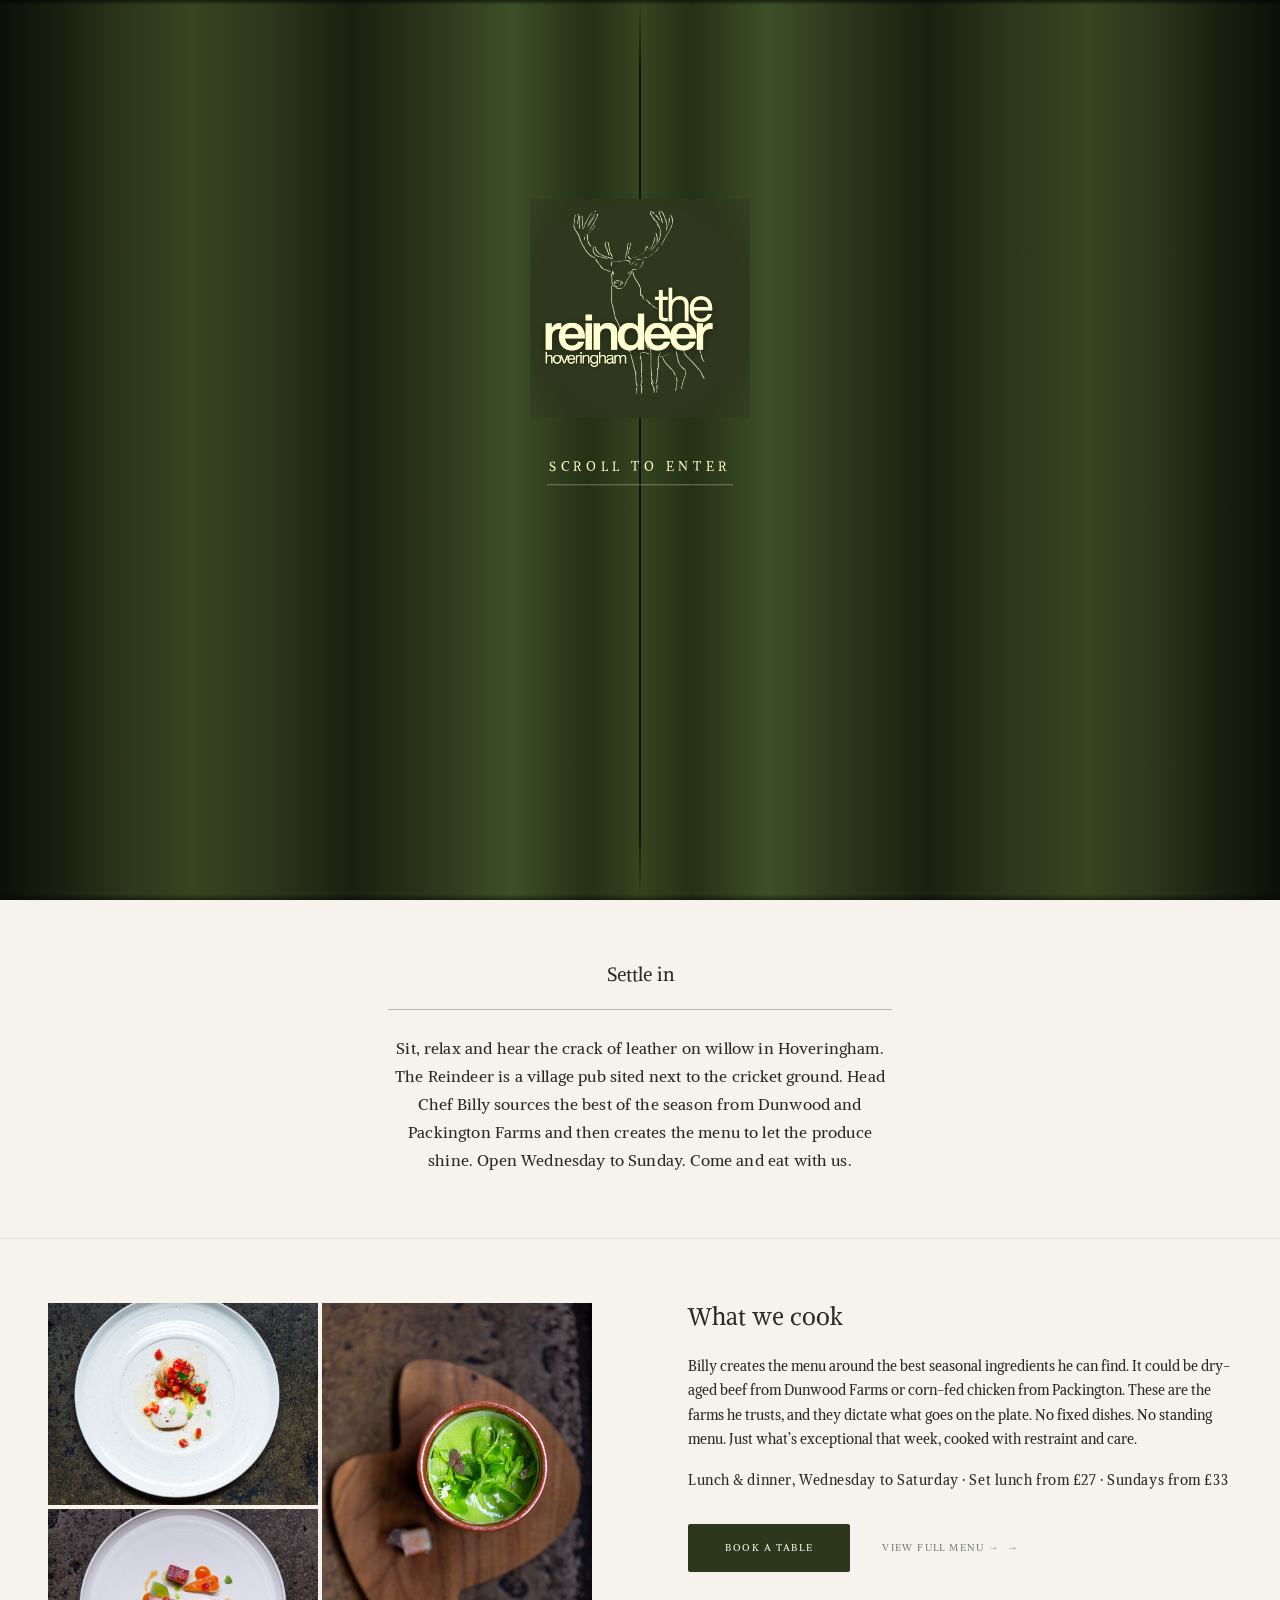
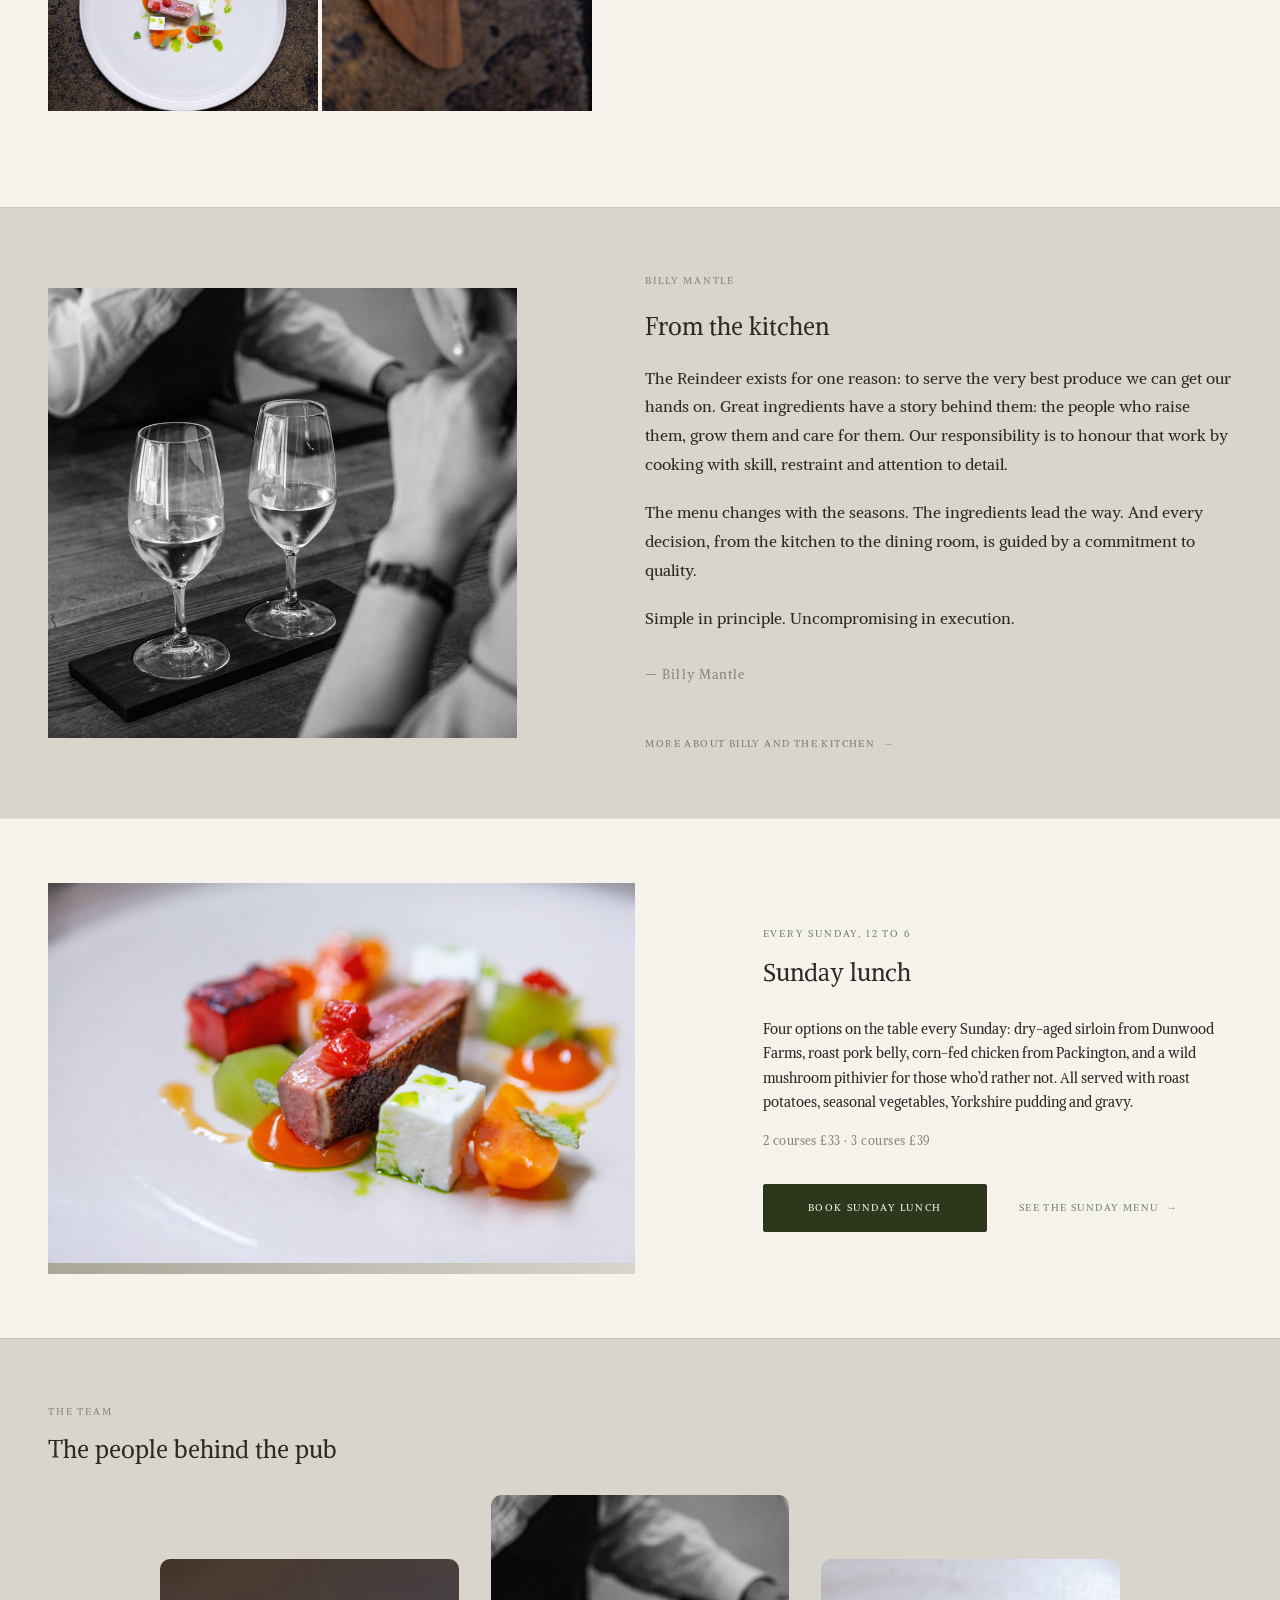
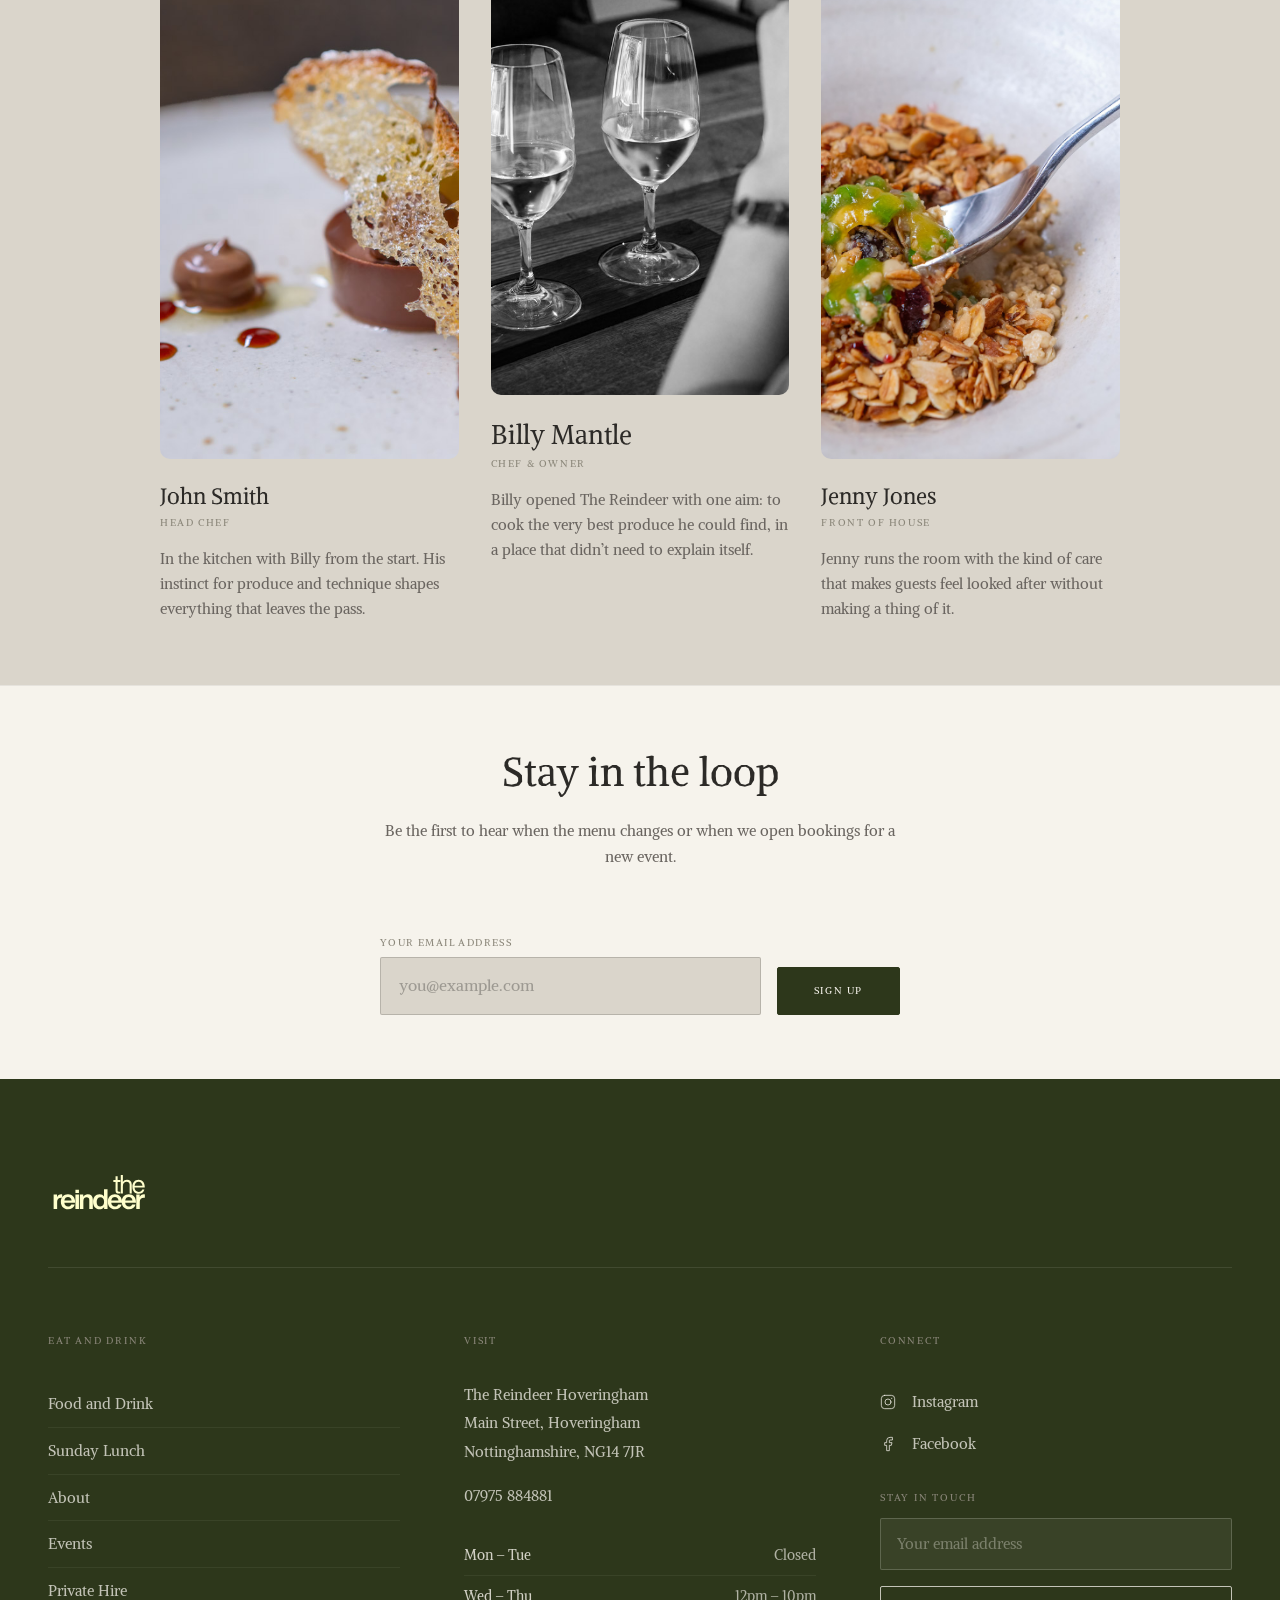
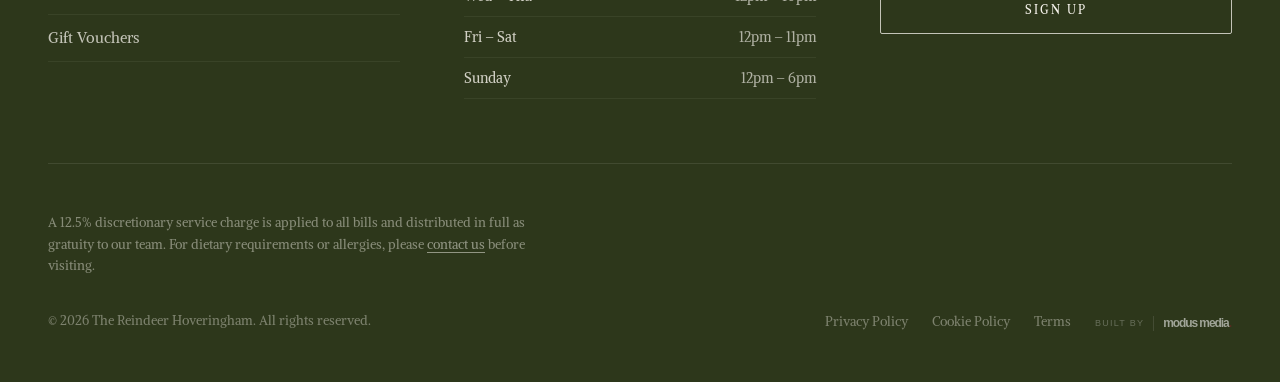
==== index.html @ 73ff1bcd "relax" ====
<!DOCTYPE html>
<html lang="en">
<head>
  <meta charset="UTF-8">
  <meta name="viewport" content="width=device-width, initial-scale=1.0">
  <meta http-equiv="X-UA-Compatible" content="IE=edge">

  <!-- Primary SEO -->
  <title>The Reindeer Hoveringham | Gastropub &amp; Restaurant</title>
  <meta name="description" content="A village pub on the cricket ground in Hoveringham. Head Chef Billy Mantle sources from named farms and creates the menu when the produce dictates. Open Wednesday to Sunday.">
  <link rel="canonical" href="https://reindeerpub.com/">

  <!-- Open Graph -->
  <meta property="og:type"        content="restaurant">
  <meta property="og:title"       content="The Reindeer Hoveringham">
  <meta property="og:description" content="A village pub on the cricket ground. Head Chef Billy Mantle sources from named farms and creates the menu when the produce dictates.">
  <meta property="og:url"         content="https://reindeerpub.com/">
  <meta property="og:site_name"   content="The Reindeer Hoveringham">
  <meta property="og:image"       content="https://reindeerpub.com/assets/images/og/homepage.jpg">
  <meta property="og:image:width" content="1200">
  <meta property="og:image:alt"   content="The terrace at The Reindeer Hoveringham overlooking the cricket ground">

  <!-- Twitter Card -->
  <meta name="twitter:card"        content="summary_large_image">
  <meta name="twitter:title"       content="The Reindeer Hoveringham">
  <meta name="twitter:description" content="A village pub on the cricket ground. Head Chef Billy Mantle sources from named farms and creates the menu when the produce dictates.">
  <meta name="twitter:image"       content="https://reindeerpub.com/assets/images/og/homepage.jpg">

  <!-- Favicon -->
  <link rel="icon"             href="assets/images/favicon.ico" sizes="any">
  <link rel="icon"             href="assets/images/favicon.svg" type="image/svg+xml">
  <link rel="apple-touch-icon" href="assets/images/apple-touch-icon.png">

  <!-- Google Fonts: Alike Angular (display) + Alike (body) -->
  <link rel="preconnect" href="https://fonts.googleapis.com">
  <link rel="preconnect" href="https://fonts.gstatic.com" crossorigin>
  <link href="https://fonts.googleapis.com/css2?family=Alike+Angular&family=Alike&display=swap" rel="stylesheet">

  <!-- Preload hero -->
  <link rel="preload" as="image" href="assets/images/hero-terrace-1600.jpg" type="image/jpeg" fetchpriority="high">

  <!-- Stylesheet -->
  <link rel="stylesheet" href="css/style.css">

  <!-- JSON-LD Schema -->
  <script type="application/ld+json">
  {
    "@context": "https://schema.org",
    "@graph": [
      {
        "@type": ["Restaurant", "LocalBusiness"],
        "@id": "https://reindeerpub.com/#restaurant",
        "name": "The Reindeer Hoveringham",
        "alternateName": "The Reindeer",
        "url": "https://reindeerpub.com/",
        "telephone": "07975884881",
        "address": {
          "@type": "PostalAddress",
          "streetAddress": "Main Street",
          "addressLocality": "Hoveringham",
          "addressRegion": "Nottinghamshire",
          "postalCode": "NG14 7JR",
          "addressCountry": "GB"
        },
        "servesCuisine": ["British", "Modern British", "Gastropub"],
        "priceRange": "££",
        "menu": "https://reindeerpub.com/menu/",
        "reservations": "https://reindeerpub.com/book/",
        "sameAs": [
          "https://www.facebook.com/reindeerhoveringham",
          "https://www.instagram.com/reindeerhoveringham"
        ]
      },
      {
        "@type": "WebSite",
        "@id": "https://reindeerpub.com/#website",
        "url": "https://reindeerpub.com/",
        "name": "The Reindeer Hoveringham",
        "publisher": { "@id": "https://reindeerpub.com/#restaurant" }
      }
    ]
  }
  </script>
</head>

<body>

  <!-- Curtain intro ─────────────────────────────────────── -->
  <div id="curtain-intro" class="ci" role="dialog" aria-modal="true" aria-label="Welcome to The Reindeer Hoveringham">
    <div class="ci__l"></div>
    <div class="ci__r"></div>
    <div class="ci__centre">
      <img class="ci__logo" src="reindeer full.png" alt="The Reindeer Hoveringham" width="200" height="200">
      <button class="ci__enter" id="ci-enter" aria-label="Enter site">Scroll to enter</button>
    </div>
  </div>

  <a href="#main-content" class="skip-link">Skip to main content</a>


  <!-- ============================================================
       NAVIGATION
  ============================================================ -->

  <header class="site-nav" role="banner">
    <div class="nav__inner">

      <a href="/" class="nav__logo" aria-label="The Reindeer Hoveringham — go to homepage">
        <img
          src="the-reindeer.svg"
          alt="The Reindeer Hoveringham"
          class="nav__logo-img"
          width="120"
          height="48"
        >
      </a>

      <nav aria-label="Primary navigation">
        <ul class="nav__links" role="list">
          <li><a href="/menu/">Food &amp; Drink</a></li>
          <li><a href="/about/">About</a></li>
          <li><a href="/events/">Events</a></li>
          <li><a href="/find-us/">Visit</a></li>
          <li><a href="/private-hire/">Private Hire</a></li>
        </ul>
      </nav>

      <a href="/book/" class="btn btn--ghost nav__cta">Book a Table</a>

      <button
        class="nav__toggle"
        id="nav-toggle"
        aria-controls="nav-drawer"
        aria-expanded="false"
        aria-label="Open navigation menu"
      >
        <span class="bar" aria-hidden="true"></span>
        <span class="bar" aria-hidden="true"></span>
        <span class="bar" aria-hidden="true"></span>
      </button>

    </div>

    <nav class="nav__drawer" id="nav-drawer" aria-label="Mobile navigation" aria-hidden="true">
      <ul class="nav__drawer-links" role="list">
        <li><a href="/menu/">Food &amp; Drink</a></li>
        <li><a href="/about/">About</a></li>
        <li><a href="/events/">Events</a></li>
        <li><a href="/find-us/">Visit</a></li>
        <li><a href="/private-hire/">Private Hire</a></li>
        <li><a href="/gift-vouchers/">Gift Vouchers</a></li>
      </ul>
      <a href="/book/" class="btn btn--ghost">Book a Table</a>
    </nav>

  </header>


  <!-- ============================================================
       MAIN CONTENT
  ============================================================ -->

  <main id="main-content">


    <!-- ----------------------------------------------------------
         1. HERO
    ---------------------------------------------------------- -->

    <section class="hero" aria-label="The Reindeer Hoveringham">

      <div class="hero__media" aria-hidden="true">
        <picture>
          <img
            src="assets/images/hero-terrace-1600.jpg"
            alt=""
            class="hero__img"
            fetchpriority="high"
            decoding="auto"
            width="1600"
            height="900"
            aria-hidden="true"
          >
        </picture>
        <div class="hero__overlay"></div>
      </div>

      <div class="hero__content container">
        <h1 class="hero__title">
          Come.<br>Settle in.<br>Eat well.
        </h1>
        <div class="hero__actions">
          <a href="/book/" class="btn btn--ghost">Book a Table</a>
          <a href="#menu" class="text-link text-link--light">See what we cook</a>
        </div>
      </div>

      <a href="#philosophy" class="hero__scroll-hint" aria-label="Scroll down">
        <svg width="18" height="18" viewBox="0 0 20 20" fill="none" aria-hidden="true">
          <path d="M10 4v12M4 10l6 6 6-6" stroke="currentColor" stroke-width="1.5" stroke-linecap="round" stroke-linejoin="round"/>
        </svg>
      </a>

    </section>


    <!-- ----------------------------------------------------------
         2. PHILOSOPHY
    ---------------------------------------------------------- -->

    <section class="philosophy" id="philosophy" aria-label="About The Reindeer">
      <div class="container">
        <div class="philosophy__inner">
          <h2 class="philosophy__title reveal">Settle in</h2>
          <p class="philosophy__text reveal">
            Sit, relax and hear the crack of leather on willow in Hoveringham. 
			The Reindeer is a village pub sited next to the cricket ground. 
			Head Chef Billy sources the best of the season from Dunwood and 
			Packington Farms and then creates the menu to let the produce shine. 
			Open Wednesday to Sunday. 
			Come and eat with us.
          </p>
        </div>
      </div>
    </section>


    <!-- ----------------------------------------------------------
         3. MENU — Harwood editorial layout
    ---------------------------------------------------------- -->

    <section class="menu-section" id="menu" aria-labelledby="menu-heading">
      <div class="container">
        <div class="menu-editorial">

          <!-- Photography grid: hidden on mobile -->
          <!-- 2-up top row + 1 wide bottom — Harwood layout -->
          <div class="menu-photos" aria-hidden="true">
            <div class="menu-photos__grid">
              <div class="menu-photos__top">
                <div class="menu-photo">
                  <img
                    src="assets/images/sb-05.jpg"
                    alt=""
                    loading="lazy"
                    decoding="async"
                  >
                </div>
                <div class="menu-photo">
                  <img
                    src="assets/images/sb-07.jpg"
                    alt=""
                    loading="lazy"
                    decoding="async"
                  >
                </div>
              </div>
              <div class="menu-photos__bottom">
                <div class="menu-photo">
                  <img
                    src="assets/images/dish-feature.jpg"
                    alt=""
                    loading="lazy"
                    decoding="async"
                  >
                </div>
              </div>
            </div>
          </div>

          <!-- Menu info -->
          <div class="menu-info">

            <h2 id="menu-heading" class="reveal">What we cook</h2>

            <div class="menu-editorial-text reveal">
              <p>Billy creates the menu around the best seasonal ingredients he can find. It could be dry-aged beef from Dunwood Farms or corn-fed chicken from Packington. These are the farms he trusts, and they dictate what goes on the plate. No fixed dishes. No standing menu. Just what&rsquo;s exceptional that week, cooked with restraint and care.</p>
              <p class="menu-service-line">Lunch &amp; dinner, Wednesday to Saturday &middot; Set lunch from &pound;27 &middot; Sundays from &pound;33</p>
            </div>

            <div class="menu-actions reveal">
              <a href="/book/" class="btn btn--primary">Book a Table</a>
              <a href="/menu/" class="text-link text-link--moss">View full menu &rarr;</a>
            </div>

          </div>

        </div>
      </div>
    </section>


    <!-- ----------------------------------------------------------
         4. ABOUT BILLY
    ---------------------------------------------------------- -->

    <section class="about" aria-labelledby="about-heading">
      <div class="container">
        <div class="about__layout">

          <!-- PHOTOGRAPHY: Billy working in kitchen, candid, not posed -->
          <picture>
            <img
              src="assets/images/billy-kitchen.jpg"
              alt="Billy Mantle, Head Chef at The Reindeer Hoveringham"
              class="about__img reveal"
              loading="lazy"
              decoding="async"
              width="600"
              height="450"
            >
          </picture>

          <div class="about__copy">
            <span class="eyebrow reveal">Billy Mantle</span>
            <h2 id="about-heading" class="reveal">From the kitchen</h2>

            <div class="about__quote reveal">
              <p>The Reindeer exists for one reason: to serve the very best produce
              we can get our hands on. Great ingredients have a story behind them:
              the people who raise them, grow them and care for them. Our
              responsibility is to honour that work by cooking with skill, restraint
              and attention to detail.</p>
              <p>The menu changes with the seasons. The ingredients lead the way.
              And every decision, from the kitchen to the dining room, is guided by
              a commitment to quality.</p>
              <p>Simple in principle. Uncompromising in execution.</p>
              <cite class="about__attribution">&mdash;&thinsp;Billy Mantle</cite>
            </div>

            <a href="/about/" class="text-link text-link--moss reveal">More about Billy and the kitchen</a>
          </div>

        </div>
      </div>
    </section>


    <!-- ----------------------------------------------------------
         5. SUNDAY LUNCH
    ---------------------------------------------------------- -->

    <section class="sunday" aria-labelledby="sunday-heading">
      <div class="container">
        <div class="sunday__layout">

          <!-- PHOTOGRAPHY: Dunwood Farms sirloin or roast pork belly, plated -->
          <div class="sunday__img-wrap reveal">
            <picture>
              <img
                src="assets/images/sunday-roast.jpg"
                alt="Sunday roast at The Reindeer Hoveringham — Dunwood Farms sirloin with roast potatoes, Yorkshire pudding and seasonal vegetables"
                loading="lazy"
                decoding="async"
                width="720"
                height="480"
              >
            </picture>
          </div>

          <div class="sunday__copy reveal">
            <span class="eyebrow">Every Sunday, 12 to 6</span>
            <h2 id="sunday-heading">Sunday lunch</h2>

            <p class="sunday__intro">Four options on the table every Sunday: dry-aged sirloin from Dunwood Farms, roast pork belly, corn-fed chicken from Packington, and a wild mushroom pithivier for those who&rsquo;d rather not. All served with roast potatoes, seasonal vegetables, Yorkshire pudding and gravy.</p>
            <p class="sunday__service-line">2 courses &pound;33 &middot; 3 courses &pound;39</p>

            <div class="sunday__actions">
              <a href="/book/" class="btn btn--primary">Book Sunday Lunch</a>
              <a href="/sunday-lunch/" class="text-link text-link--moss">See the Sunday menu</a>
            </div>
          </div>

        </div>
      </div>
    </section>


    <!-- ----------------------------------------------------------
         6. THE PEOPLE
    ---------------------------------------------------------- -->

    <section class="people" aria-labelledby="people-heading">
      <div class="container">

        <div class="people__header reveal">
          <span class="eyebrow">The team</span>
          <h2 id="people-heading">The people behind the pub</h2>
        </div>

        <div class="people__grid">

          <!-- Head chef — left -->
          <article class="person reveal">
            <div class="person__img-wrap">
              <!-- PHOTOGRAPHY: John Smith in kitchen, working shot -->
              <img
                src="assets/images/sb-09.jpg"
                alt="John Smith, Head Chef at The Reindeer Hoveringham"
                loading="lazy"
                decoding="async"
                width="400"
                height="500"
              >
            </div>
            <div class="person__info">
              <h3 class="person__name">John Smith</h3>
              <span class="person__role">Head Chef</span>
              <p class="person__bio">In the kitchen with Billy from the start. His instinct for produce and technique shapes everything that leaves the pass.</p>
            </div>
          </article>

          <!-- Billy — centre, featured -->
          <article class="person person--featured reveal">
            <div class="person__img-wrap">
              <!-- PHOTOGRAPHY: Billy, candid portrait -->
              <img
                src="assets/images/billy-kitchen.jpg"
                alt="Billy Mantle, Chef-Owner of The Reindeer Hoveringham"
                loading="lazy"
                decoding="async"
                width="400"
                height="500"
              >
            </div>
            <div class="person__info">
              <h3 class="person__name">Billy Mantle</h3>
              <span class="person__role">Chef &amp; Owner</span>
              <p class="person__bio">Billy opened The Reindeer with one aim: to cook the very best produce he could find, in a place that didn&rsquo;t need to explain itself.</p>
            </div>
          </article>

          <!-- FOH — right -->
          <article class="person reveal">
            <div class="person__img-wrap">
              <!-- PHOTOGRAPHY: Jenny Jones, front of house -->
              <img
                src="assets/images/sb-13.jpg"
                alt="Jenny Jones, Front of House at The Reindeer Hoveringham"
                loading="lazy"
                decoding="async"
                width="400"
                height="500"
              >
            </div>
            <div class="person__info">
              <h3 class="person__name">Jenny Jones</h3>
              <span class="person__role">Front of House</span>
              <p class="person__bio">Jenny runs the room with the kind of care that makes guests feel looked after without making a thing of it.</p>
            </div>
          </article>

        </div>

      </div>
    </section>


    <!-- ----------------------------------------------------------
         7. EMAIL CAPTURE
    ---------------------------------------------------------- -->

    <section class="newsletter" aria-labelledby="newsletter-heading">
      <div class="container">
        <div class="newsletter__inner">

          <h2 id="newsletter-heading" class="reveal">Stay in the loop</h2>
          <p class="newsletter__sub reveal">
            Be the first to hear when the menu changes or when we open
            bookings for a new event.
          </p>

          <form
            id="newsletter-form"
            class="newsletter__form reveal"
            name="newsletter"
            method="POST"
            data-netlify="true"
            netlify-honeypot="bot-field"
            novalidate
          >
            <input type="hidden" name="form-name" value="newsletter">
            <p hidden aria-hidden="true">
              <label>Do not fill this out: <input name="bot-field" tabindex="-1"></label>
            </p>
            <div class="newsletter__form-row">
              <div class="form-field">
                <label for="newsletter-email">Your email address</label>
                <input
                  type="email"
                  id="newsletter-email"
                  name="email"
                  placeholder="you@example.com"
                  autocomplete="email"
                  required
                  aria-required="true"
                >
              </div>
              <button type="submit" class="btn btn--primary">Sign up</button>
            </div>
          </form>

          <div
            id="newsletter-success"
            class="newsletter__success"
            role="status"
            aria-live="polite"
            tabindex="-1"
          >
            You&rsquo;re in. We&rsquo;ll be in touch when something worth knowing about happens.
          </div>

        </div>
      </div>
    </section>


  </main>


  <!-- ============================================================
       FOOTER
  ============================================================ -->

  <footer class="site-footer" role="contentinfo">
    <div class="container">

      <div class="footer__logo-wrap">
        <img
          src="the-reindeer.svg"
          alt="The Reindeer Hoveringham"
          class="footer__logo"
          width="140"
          height="56"
        >
      </div>

      <div class="footer__grid">

        <div>
          <span class="footer__heading">Eat and Drink</span>
          <ul class="footer__nav" role="list">
            <li><a href="/menu/">Food and Drink</a></li>
            <li><a href="/sunday-lunch/">Sunday Lunch</a></li>
            <li><a href="/about/">About</a></li>
            <li><a href="/events/">Events</a></li>
            <li><a href="/private-hire/">Private Hire</a></li>
            <li><a href="/gift-vouchers/">Gift Vouchers</a></li>
          </ul>
        </div>

        <div>
          <span class="footer__heading">Visit</span>
          <address class="footer__address">
            <p>
              The Reindeer Hoveringham<br>
              Main Street, Hoveringham<br>
              Nottinghamshire, NG14 7JR
            </p>
            <p style="margin-top:1rem;">
              <a href="tel:07975884881">07975 884881</a>
            </p>
          </address>

          <ul class="footer__hours" aria-label="Opening hours" style="margin-top:1.5rem;">
            <li><span>Mon &ndash; Tue</span><span>Closed</span></li>
            <li><span>Wed &ndash; Thu</span><span>12pm &ndash; 10pm</span></li>
            <li><span>Fri &ndash; Sat</span><span>12pm &ndash; 11pm</span></li>
            <li><span>Sunday</span><span>12pm &ndash; 6pm</span></li>
          </ul>
        </div>

        <div>
          <span class="footer__heading">Connect</span>

          <div class="footer__social">
            <a href="https://www.instagram.com/reindeerhoveringham" target="_blank" rel="noopener noreferrer" aria-label="The Reindeer on Instagram (opens in new tab)">
              <svg width="16" height="16" viewBox="0 0 24 24" fill="none" stroke="currentColor" stroke-width="1.5" stroke-linecap="round" stroke-linejoin="round" aria-hidden="true">
                <rect x="2" y="2" width="20" height="20" rx="5" ry="5"/>
                <circle cx="12" cy="12" r="4.5"/>
                <circle cx="17.5" cy="6.5" r="1" fill="currentColor" stroke="none"/>
              </svg>
              Instagram
            </a>
            <a href="https://www.facebook.com/reindeerhoveringham" target="_blank" rel="noopener noreferrer" aria-label="The Reindeer on Facebook (opens in new tab)">
              <svg width="16" height="16" viewBox="0 0 24 24" fill="none" stroke="currentColor" stroke-width="1.5" stroke-linecap="round" stroke-linejoin="round" aria-hidden="true">
                <path d="M18 2h-3a5 5 0 0 0-5 5v3H7v4h3v8h4v-8h3l1-4h-4V7a1 1 0 0 1 1-1h3z"/>
              </svg>
              Facebook
            </a>
          </div>

          <div class="footer__signup" style="margin-top:1.5rem;">
            <span class="footer__heading" style="margin-bottom:0.75rem;">Stay in touch</span>
            <form id="footer-signup-form" name="newsletter-footer" method="POST" data-netlify="true" netlify-honeypot="bot-field-footer">
              <input type="hidden" name="form-name" value="newsletter-footer">
              <p hidden><input name="bot-field-footer" tabindex="-1"></p>
              <label for="footer-email" class="sr-only">Email address</label>
              <input type="email" id="footer-email" name="email" placeholder="Your email address" autocomplete="email" required>
              <button type="submit" class="btn btn--ghost">Sign up</button>
            </form>
            <div id="footer-signup-success" class="newsletter__success" role="status" aria-live="polite">You are signed up.</div>
          </div>
        </div>

      </div>

      <p class="footer__service-charge">
        A 12.5% discretionary service charge is applied to all bills and distributed
        in full as gratuity to our team. For dietary requirements or allergies,
        please <a href="/contact/" style="color:rgba(246,243,236,0.5);text-decoration:underline;">contact us</a> before visiting.
      </p>

      <div class="footer__bottom">
        <p class="footer__copyright">
          &copy; <span class="js-year">2026</span> The Reindeer Hoveringham. All rights reserved.
        </p>
        <ul class="footer__legal" role="list">
          <li><a href="/privacy-policy/">Privacy Policy</a></li>
          <li><a href="/cookie-policy/">Cookie Policy</a></li>
          <li><a href="/terms/">Terms</a></li>
          <li><!-- Modus Media credit — dark -->
<a href="https://modusmedia.co.uk" class="mm-credit" target="_blank" rel="noopener noreferrer" title="Website by Modus Media, Nottingham" style="display:inline-flex;align-items:center;text-decoration:none;font-family:-apple-system,BlinkMacSystemFont,'Segoe UI',Helvetica,Arial,sans-serif;opacity:0.55;transition:opacity 0.3s;" onmouseenter="this.style.opacity=1" onmouseleave="this.style.opacity=0.55">
  <span style="font-size:9px;letter-spacing:0.14em;text-transform:uppercase;font-weight:400;color:rgba(255,255,255,0.5);padding-right:9px;margin-right:9px;border-right:1px solid rgba(255,255,255,0.2);">Built by</span>
  <span style="font-size:12px;font-weight:700;letter-spacing:-0.09em;color:#ffffff;">modus media<span style="color:#782525;letter-spacing:0;">.</span></span>
</a></li>
        </ul>
      </div>

    </div>
  </footer>


  <style>.sr-only{position:absolute;width:1px;height:1px;padding:0;margin:-1px;overflow:hidden;clip:rect(0,0,0,0);white-space:nowrap;border-width:0}</style>
  <script src="js/main.js" defer></script>

</body>
</html>
---- css/style.css ----
/* =============================================================
   THE REINDEER HOVERINGHAM
   Main Stylesheet v3.0 — Modus Media
   Mobile-first. WCAG 2.1 AA.
   Palette: Limestone / Stone / Moss / Dry Grass / Forest Green
   Typography: Alike Angular (display) + Alike (body)
   ============================================================= */

/* -------------------------------------------------------------
   1. DESIGN TOKENS
   ------------------------------------------------------------- */

:root {
  --clr-green:      #2D371B;
  --clr-green-mid:  #3D4F28;
  --clr-cream:      #FFFFCC;
  --clr-limestone:  #F6F3EC;
  --clr-stone:      #dad5cb;
  --clr-moss:       #798371;
  --clr-dry-grass:  #8a8679;
  --clr-charcoal:   #2c2a27;
  --clr-desc-text:  #6a6560;

  --clr-success:    #4A7A4A;
  --clr-error:      #8A3A3A;

  --font-display:   'Alike Angular', Georgia, serif;
  --font-body:      'Alike', Georgia, 'Times New Roman', serif;

  /* Type scale */
  --text-h1:        clamp(2rem, 4.5vw, 3.25rem);
  --text-h2:        clamp(1.125rem, 2vw, 1.5rem);
  --text-h3:        clamp(0.9375rem, 1.5vw, 1.125rem);
  --text-body:      clamp(0.875rem, 1vw, 0.9375rem);
  --text-small:     0.8125rem;
  --text-eyebrow:   0.625rem;

  /* Spacing */
  --sp-1:   0.5rem;
  --sp-2:   1rem;
  --sp-3:   1.5rem;
  --sp-4:   2rem;
  --sp-6:   3rem;
  --sp-8:   4rem;
  --sp-12:  6rem;
  --sp-16:  8rem;

  --section-py: clamp(3rem, 5vw, 5rem);

  --w-wide:    1280px;
  --w-content: 960px;
  --w-narrow:  640px;

  --ease-out:    cubic-bezier(0.25, 0.46, 0.45, 0.94);
  --ease-in-out: cubic-bezier(0.45, 0, 0.55, 1);

  --nav-h: 72px;
}


/* -------------------------------------------------------------
   2. RESET
   ------------------------------------------------------------- */

*, *::before, *::after {
  box-sizing: border-box;
  margin: 0;
  padding: 0;
}

html {
  scroll-behavior: smooth;
  -webkit-text-size-adjust: 100%;
}

body {
  background-color: var(--clr-stone);
  color: var(--clr-charcoal);
  font-family: var(--font-body);
  font-size: var(--text-body);
  line-height: 1.72;
  overflow-x: hidden;
}

img, picture, video, canvas, svg {
  display: block;
  max-width: 100%;
}

input, button, textarea, select { font: inherit; }

p, h1, h2, h3, h4, h5, h6 { overflow-wrap: break-word; }

ul[role="list"], ol[role="list"] { list-style: none; }

a {
  color: var(--clr-charcoal);
  text-decoration: underline;
  text-underline-offset: 3px;
}

a:hover { color: var(--clr-green); }


/* -------------------------------------------------------------
   3. FOCUS
   ------------------------------------------------------------- */

:focus-visible {
  outline: 3px solid var(--clr-moss);
  outline-offset: 3px;
  border-radius: 2px;
}


/* -------------------------------------------------------------
   4. SKIP LINK
   ------------------------------------------------------------- */

.skip-link {
  position: absolute;
  top: -100%;
  left: var(--sp-3);
  background: var(--clr-limestone);
  color: var(--clr-green);
  font-size: var(--text-small);
  font-family: var(--font-body);
  padding: var(--sp-1) var(--sp-3);
  border: 1.5px solid var(--clr-green);
  border-radius: 2px;
  z-index: 9999;
  text-decoration: none;
}

.skip-link:focus { top: var(--sp-2); }


/* -------------------------------------------------------------
   5. TYPOGRAPHY
   ------------------------------------------------------------- */

h1, h2, h3 {
  font-family: var(--font-display);
  font-weight: 400;
  line-height: 1.1;
  color: var(--clr-charcoal);
}

h1 { font-size: var(--text-h1); }
h2 { font-size: var(--text-h2); }

h3 {
  font-size: var(--text-h3);
  line-height: 1.25;
}

.eyebrow {
  font-family: var(--font-body);
  font-size: var(--text-eyebrow);
  font-weight: 400;
  text-transform: uppercase;
  letter-spacing: 0.18em;
  color: var(--clr-dry-grass);
  display: block;
  margin-bottom: var(--sp-2);
}

.eyebrow--light { color: rgba(246, 243, 236, 0.6); }

p + p { margin-top: 1.1em; }


/* -------------------------------------------------------------
   6. CONTAINERS
   ------------------------------------------------------------- */

.container {
  width: 100%;
  max-width: var(--w-wide);
  margin-inline: auto;
  padding-inline: clamp(1.25rem, 4vw, 3rem);
}

.container--content { max-width: var(--w-content); }
.container--narrow  { max-width: var(--w-narrow); }


/* -------------------------------------------------------------
   7. BUTTONS
   ------------------------------------------------------------- */

.btn {
  display: inline-flex;
  align-items: center;
  justify-content: center;
  font-family: var(--font-body);
  font-size: var(--text-eyebrow);
  font-weight: 400;
  letter-spacing: 0.16em;
  text-transform: uppercase;
  line-height: 1;
  padding: 1rem 2.25rem;
  border-radius: 2px;
  border: 1.5px solid transparent;
  cursor: pointer;
  text-decoration: none;
  transition: background-color 200ms var(--ease-out),
              border-color 200ms var(--ease-out),
              color 200ms var(--ease-out);
  min-height: 48px;
  white-space: nowrap;
}

.btn--primary {
  background-color: var(--clr-green);
  border-color: var(--clr-green);
  color: var(--clr-limestone);
}

.btn--primary:hover {
  background-color: var(--clr-green-mid);
  border-color: var(--clr-green-mid);
  color: var(--clr-limestone);
}

.btn--secondary {
  background-color: transparent;
  border-color: var(--clr-charcoal);
  color: var(--clr-charcoal);
}

.btn--secondary:hover {
  background-color: rgba(44, 42, 39, 0.06);
}

.btn--ghost {
  background-color: transparent;
  border-color: rgba(246, 243, 236, 0.75);
  color: var(--clr-limestone);
}

.btn--ghost:hover {
  background-color: rgba(246, 243, 236, 0.1);
  border-color: var(--clr-limestone);
  color: var(--clr-limestone);
}


/* -------------------------------------------------------------
   8. TEXT LINKS
   ------------------------------------------------------------- */

.text-link {
  font-family: var(--font-body);
  font-size: var(--text-eyebrow);
  font-weight: 400;
  letter-spacing: 0.14em;
  text-transform: uppercase;
  color: var(--clr-charcoal);
  text-decoration: none;
  display: inline-flex;
  align-items: center;
  gap: 0.5rem;
  transition: color 200ms var(--ease-out), gap 200ms var(--ease-out);
}

.text-link::after {
  content: '\2192';
  display: inline-block;
  letter-spacing: 0;
  transition: transform 200ms var(--ease-out);
}

.text-link:hover { color: var(--clr-green); }
.text-link:hover::after { transform: translateX(4px); }

.text-link--light { color: rgba(246, 243, 236, 0.75); }
.text-link--light:hover { color: var(--clr-limestone); }

.text-link--moss { color: var(--clr-moss); }
.text-link--moss:hover { color: var(--clr-charcoal); }


/* -------------------------------------------------------------
   9. NAVIGATION
   ------------------------------------------------------------- */

.site-nav {
  position: fixed;
  top: 0;
  left: 0;
  right: 0;
  z-index: 1000;
  background-color: transparent;
  height: var(--nav-h);
  display: flex;
  align-items: center;
  transition: background-color 350ms var(--ease-out),
              box-shadow 350ms var(--ease-out);
}

/* Scrolled: forest green — logo is cream, reads perfectly */
.site-nav.is-scrolled {
  background-color: var(--clr-green);
  box-shadow: 0 1px 0 rgba(0, 0, 0, 0.15);
}

.nav__inner {
  width: 100%;
  max-width: var(--w-wide);
  margin-inline: auto;
  padding-inline: clamp(1.25rem, 4vw, 2.5rem);
  display: flex;
  align-items: center;
  justify-content: space-between;
  gap: var(--sp-4);
}

/* SVG logo */
.nav__logo {
  flex-shrink: 0;
  text-decoration: none;
  display: flex;
  align-items: center;
}

.nav__logo-img {
  height: 46px;
  width: auto;
  display: block;
}

.nav__links {
  display: none;
  list-style: none;
  gap: var(--sp-6);
  align-items: center;
}

.nav__links a {
  font-family: var(--font-body);
  font-size: var(--text-eyebrow);
  font-weight: 400;
  letter-spacing: 0.14em;
  text-transform: uppercase;
  color: rgba(246, 243, 236, 0.85);
  text-decoration: none;
  transition: color 200ms var(--ease-out);
  padding-block: 0.25rem;
}

.nav__links a:hover { color: var(--clr-limestone); }

/* Scrolled: still light on green */
.site-nav.is-scrolled .nav__links a {
  color: rgba(246, 243, 236, 0.8);
}

.site-nav.is-scrolled .nav__links a:hover {
  color: var(--clr-limestone);
}

.nav__cta {
  flex-shrink: 0;
  display: none;
}

/* Scrolled: ghost button adjusts to green bg */
.site-nav.is-scrolled .nav__cta.btn--ghost {
  border-color: rgba(246, 243, 236, 0.6);
  color: var(--clr-limestone);
}

.site-nav.is-scrolled .nav__cta.btn--ghost:hover {
  background-color: rgba(246, 243, 236, 0.12);
  border-color: var(--clr-limestone);
}

.nav__toggle {
  background: none;
  border: 1.5px solid rgba(246, 243, 236, 0.4);
  border-radius: 2px;
  cursor: pointer;
  padding: 0.5rem 0.625rem;
  display: flex;
  flex-direction: column;
  gap: 5px;
  min-height: 44px;
  min-width: 44px;
  align-items: center;
  justify-content: center;
  transition: border-color 150ms;
}

.nav__toggle:hover { border-color: rgba(246, 243, 236, 0.75); }

.site-nav.is-scrolled .nav__toggle {
  border-color: rgba(246, 243, 236, 0.35);
}

.nav__toggle[aria-expanded="true"] .bar:nth-child(1) {
  transform: translateY(7px) rotate(45deg);
}
.nav__toggle[aria-expanded="true"] .bar:nth-child(2) {
  opacity: 0;
  transform: scaleX(0);
}
.nav__toggle[aria-expanded="true"] .bar:nth-child(3) {
  transform: translateY(-7px) rotate(-45deg);
}

.bar {
  display: block;
  width: 22px;
  height: 1.5px;
  background-color: var(--clr-limestone);
  border-radius: 1px;
  transition: transform 250ms var(--ease-out), opacity 200ms;
  transform-origin: center;
}

.nav__drawer {
  display: none;
  position: fixed;
  top: var(--nav-h);
  left: 0;
  right: 0;
  background-color: var(--clr-green);
  padding: var(--sp-4) clamp(1.25rem, 4vw, 2.5rem) var(--sp-6);
  border-top: 1px solid rgba(246, 243, 236, 0.08);
  z-index: 999;
}

.nav__drawer.is-open { display: block; }

.nav__drawer-links {
  list-style: none;
  display: flex;
  flex-direction: column;
  margin-bottom: var(--sp-4);
}

.nav__drawer-links a {
  font-family: var(--font-body);
  font-size: 0.875rem;
  font-weight: 400;
  letter-spacing: 0.12em;
  text-transform: uppercase;
  color: rgba(246, 243, 236, 0.85);
  text-decoration: none;
  padding-block: var(--sp-2);
  display: block;
  border-bottom: 1px solid rgba(246, 243, 236, 0.08);
  transition: color 150ms;
}

.nav__drawer-links a:hover { color: var(--clr-limestone); }
.nav__drawer .btn { width: 100%; margin-top: var(--sp-3); }

@media (min-width: 1024px) {
  .nav__links { display: flex; }
  .nav__cta   { display: inline-flex; }
  .nav__toggle { display: none; }
}


/* -------------------------------------------------------------
   10. HERO
   ------------------------------------------------------------- */

.hero {
  position: relative;
  min-height: 100svh;
  min-height: 100vh;
  display: flex;
  align-items: center;
  overflow: hidden;
}

.hero__media {
  position: absolute;
  inset: 0;
  background-color: var(--clr-charcoal);
  background-image: linear-gradient(
    160deg,
    #1a1a18 0%,
    #2c2a27 40%,
    #4a4540 70%,
    #8a8679 100%
  );
}

.hero__img {
  width: 100%;
  height: 100%;
  object-fit: cover;
  object-position: center 55%;
}

.hero__overlay {
  position: absolute;
  inset: 0;
  background: linear-gradient(
    to bottom,
    rgba(20, 18, 15, 0.25) 0%,
    rgba(20, 18, 15, 0.52) 100%
  );
}

.hero__content {
  position: relative;
  z-index: 1;
  padding-top: calc(var(--nav-h) + var(--sp-16));
  padding-bottom: var(--sp-16);
  padding-inline: clamp(1.25rem, 4vw, 3rem);
}

.hero__title {
  color: var(--clr-limestone);
  max-width: 14ch;
  margin-bottom: var(--sp-8);
  font-weight: 400;
  text-shadow: 0 1px 32px rgba(0, 0, 0, 0.2);
}

.hero__actions {
  display: flex;
  flex-wrap: wrap;
  align-items: center;
  gap: var(--sp-4);
}

.hero__scroll-hint {
  position: absolute;
  bottom: var(--sp-4);
  left: 50%;
  transform: translateX(-50%);
  color: rgba(246, 243, 236, 0.4);
  display: flex;
  flex-direction: column;
  align-items: center;
  gap: var(--sp-1);
  text-decoration: none;
}

.hero__scroll-hint svg {
  animation: scrollBounce 2.4s ease-in-out infinite;
}

@keyframes scrollBounce {
  0%, 100% { transform: translateY(0); }
  50%       { transform: translateY(7px); }
}

@media (prefers-reduced-motion: reduce) {
  .hero__scroll-hint svg { animation: none; }
}


/* -------------------------------------------------------------
   11. PHILOSOPHY
   ------------------------------------------------------------- */

.philosophy {
  background-color: var(--clr-limestone);
  padding-block: var(--sp-8);
  border-bottom: 1px solid rgba(44, 42, 39, 0.1);
}

.philosophy__inner {
  max-width: 56ch;
  margin-inline: auto;
  text-align: center;
}

.philosophy__title {
  font-family: var(--font-display);
  font-size: clamp(1rem, 1.5vw, 1.25rem);
  font-weight: 400;
  color: var(--clr-charcoal);
  margin-bottom: var(--sp-3);
  display: inline-block;
  border-bottom: 1px solid rgba(44, 42, 39, 0.3);
  padding-bottom: var(--sp-3);
  width: 100%;
}

.philosophy__text {
  font-family: var(--font-body);
  font-size: clamp(0.9375rem, 1.25vw, 1.0625rem);
  line-height: 1.75;
  color: var(--clr-charcoal);
  letter-spacing: 0.01em;
}


/* -------------------------------------------------------------
   12. MENU SECTION — Harwood editorial layout
   ------------------------------------------------------------- */

.menu-section {
  background-color: var(--clr-limestone);
  padding-block: var(--section-py);
}

.menu-editorial {
  display: grid;
  grid-template-columns: 1fr;
  gap: var(--sp-8);
  align-items: start;
}

/* Photography grid — stacks above menu info on mobile */
.menu-photos {
  display: block;
  margin-bottom: var(--sp-4);
}

.menu-photos__grid {
  display: grid;
  grid-template-columns: 1fr 1fr;
  gap: 4px;
  aspect-ratio: 4 / 3;
}

/* Left column: two stacked landscape images */
.menu-photos__top {
  display: flex;
  flex-direction: column;
  gap: 4px;
  min-height: 0;
}

.menu-photos__top .menu-photo {
  flex: 1;
  min-height: 0;
  overflow: hidden;
}

/* Right column: one portrait image — fills full grid height */
.menu-photos__bottom {
  display: flex;
  flex-direction: column;
  min-height: 0;
}

.menu-photos__bottom .menu-photo {
  flex: 1;
  min-height: 0;
  overflow: hidden;
}

.menu-photo img {
  width: 100%;
  height: 100%;
  object-fit: cover;
  display: block;
}

/* Info column */
.menu-info__logo {
  display: flex;
  justify-content: center;
  margin-bottom: var(--sp-4);
}

.menu-info__crest {
  width: 72px;
  height: auto;
  opacity: 0.85;
}

.menu-info h2 {
  text-align: center;
  margin-bottom: var(--sp-3);
}

/* Editorial prose block */
.menu-editorial-text {
  margin-bottom: var(--sp-4);
}

.menu-editorial-text p {
  font-family: var(--font-body);
  font-size: clamp(0.875rem, 1vw, 0.9375rem);
  color: var(--clr-charcoal);
  line-height: 1.75;
  margin-bottom: var(--sp-2);
}

.menu-service-line {
  font-size: 0.75rem;
  letter-spacing: 0.04em;
  color: var(--clr-dry-grass);
  line-height: 1.6;
  margin-bottom: 0;
}

/* Offer blocks */
.menu-offers {
  display: flex;
  flex-direction: column;
  gap: 0;
  border-top: 1px solid rgba(44, 42, 39, 0.15);
  margin-bottom: var(--sp-3);
}

.menu-offer {
  padding-block: var(--sp-2);
  border-bottom: 1px solid rgba(44, 42, 39, 0.12);
}

.menu-offer__label {
  font-family: var(--font-display);
  font-size: clamp(0.9375rem, 1.5vw, 1.125rem);
  color: var(--clr-charcoal);
  display: block;
  margin-bottom: 0.25rem;
}

.menu-offer__detail {
  font-family: var(--font-body);
  font-size: 0.8125rem;
  color: var(--clr-desc-text);
  letter-spacing: 0.01em;
  margin-bottom: 0.375rem;
}

.menu-offer__pricing {
  display: flex;
  gap: var(--sp-4);
  align-items: baseline;
  flex-wrap: wrap;
}

.menu-offer__pricing span {
  font-family: var(--font-body);
  font-size: var(--text-eyebrow);
  letter-spacing: 0.14em;
  text-transform: uppercase;
  color: var(--clr-dry-grass);
}

.menu-offer__pricing strong {
  font-family: var(--font-display);
  font-size: 1.25rem;
  font-weight: 400;
  color: var(--clr-charcoal);
  line-height: 1;
}

.menu-offer .text-link {
  margin-top: 0.25rem;
}

/* Allergen notice */
.menu-notice {
  font-family: var(--font-body);
  font-size: 0.8125rem;
  color: var(--clr-desc-text);
  line-height: 1.6;
  margin-bottom: var(--sp-3);
}

.menu-notice a {
  color: var(--clr-moss);
}

.menu-actions {
  display: flex;
  align-items: center;
  gap: var(--sp-4);
}

/* Show photo grid on desktop */
@media (min-width: 900px) {
  .menu-editorial {
    grid-template-columns: 1fr 1fr;
    gap: var(--sp-12);
    align-items: start;
  }

  .menu-photos {
    display: block;
    position: sticky;
    top: calc(var(--nav-h) + var(--sp-4));
  }

  .menu-info h2 {
    text-align: left;
  }

  .menu-info__logo {
    justify-content: flex-start;
  }
}


/* -------------------------------------------------------------
   13. ABOUT BILLY
   ------------------------------------------------------------- */

.about {
  background-color: var(--clr-stone);
  padding-block: var(--section-py);
  border-top: 1px solid rgba(44, 42, 39, 0.08);
}

.about__layout {
  display: grid;
  grid-template-columns: 1fr;
  gap: var(--sp-8);
  align-items: start;
}

.about__img {
  width: 100%;
  aspect-ratio: 4 / 3;
  background-color: var(--clr-dry-grass);
  background-image: linear-gradient(135deg, #6a6560 0%, #8a8679 100%);
  object-fit: cover;
}

.about__copy .eyebrow { margin-bottom: var(--sp-3); }

.about__copy h2 { margin-bottom: var(--sp-3); }

.about__quote p {
  font-family: var(--font-body);
  color: var(--clr-charcoal);
  line-height: 1.8;
  font-size: 1rem;
}

.about__quote p + p { margin-top: 1.2em; }

.about__attribution {
  display: block;
  font-family: var(--font-body);
  font-size: var(--text-small);
  letter-spacing: 0.08em;
  color: var(--clr-dry-grass);
  margin-top: var(--sp-4);
  font-style: normal;
}

.about__copy .text-link {
  margin-top: var(--sp-6);
  display: inline-flex;
}

@media (min-width: 768px) {
  .about__layout {
    grid-template-columns: 1fr 1fr;
    gap: var(--sp-12);
  }
}

@media (min-width: 1024px) {
  .about__layout {
    grid-template-columns: 4fr 5fr;
    gap: var(--sp-16);
    align-items: center;
  }
}


/* -------------------------------------------------------------
   14. SUNDAY LUNCH
   ------------------------------------------------------------- */

.sunday {
  background-color: var(--clr-limestone);
  padding-block: var(--section-py);
  border-top: 1px solid rgba(44, 42, 39, 0.08);
}

.sunday__layout {
  display: grid;
  grid-template-columns: 1fr;
  gap: var(--sp-8);
  align-items: center;
}

.sunday__img-wrap {
  position: relative;
  aspect-ratio: 3 / 2;
  background-color: var(--clr-dry-grass);
  background-image: linear-gradient(135deg, #8a8679 0%, #dad5cb 100%);
  overflow: hidden;
  /* No box-shadow */
}

.sunday__img-wrap img {
  width: 100%;
  height: 100%;
  object-fit: cover;
}

.sunday__copy .eyebrow { color: var(--clr-moss); }

.sunday__copy h2 {
  color: var(--clr-charcoal);
  margin-top: var(--sp-2);
  margin-bottom: var(--sp-4);
}

.sunday__intro {
  font-family: var(--font-body);
  color: var(--clr-charcoal);
  line-height: 1.75;
  margin-bottom: var(--sp-2);
  font-size: clamp(0.875rem, 1vw, 0.9375rem);
}

.sunday__service-line {
  font-family: var(--font-body);
  font-size: 0.75rem;
  letter-spacing: 0.04em;
  color: var(--clr-dry-grass);
  margin-bottom: var(--sp-4);
}

.sunday__actions {
  display: flex;
  flex-wrap: wrap;
  gap: var(--sp-4);
  align-items: center;
}

.sunday__actions .btn--primary {
  padding-inline: 2.75rem;
}

@media (min-width: 768px) {
  .sunday__layout { grid-template-columns: 1fr 1fr; gap: var(--sp-12); }
}

@media (min-width: 1024px) {
  .sunday__layout { grid-template-columns: 5fr 4fr; gap: var(--sp-16); }
}


/* -------------------------------------------------------------
   15. THE PEOPLE
   ------------------------------------------------------------- */

.people {
  background-color: var(--clr-stone);
  padding-block: var(--section-py);
  border-top: 1px solid rgba(44, 42, 39, 0.08);
}

.people__header {
  margin-bottom: var(--sp-4);
}

.people__header h2 {
  margin-top: var(--sp-2);
}

.people__grid {
  display: grid;
  grid-template-columns: 1fr;
  gap: var(--sp-8);
}

.person__img-wrap {
  overflow: hidden;
  margin-bottom: var(--sp-3);
  border-radius: 0.625rem;
}

.person__img-wrap img {
  width: 100%;
  aspect-ratio: 8 / 5;
  object-fit: cover;
  object-position: center top;
  display: block;
  transition: transform 600ms var(--ease-out);
}

.person:hover .person__img-wrap img {
  transform: scale(1.02);
}

.person__name {
  font-family: var(--font-display);
  font-size: clamp(1.125rem, 2vw, 1.375rem);
  font-weight: 400;
  color: var(--clr-charcoal);
  margin-bottom: 0.25rem;
}

.person__role {
  font-family: var(--font-body);
  font-size: var(--text-eyebrow);
  letter-spacing: 0.16em;
  text-transform: uppercase;
  color: var(--clr-dry-grass);
  display: block;
  margin-bottom: var(--sp-2);
}

.person__bio {
  font-family: var(--font-body);
  font-size: 0.9375rem;
  color: var(--clr-desc-text);
  line-height: 1.65;
}

/* Billy featured — same crop, consistent row height */
.person--featured .person__img-wrap img {
  aspect-ratio: 8 / 5;
}

.person--featured .person__name {
  font-size: clamp(1.25rem, 2.5vw, 1.625rem);
}

@media (min-width: 900px) {
  .people__grid {
    grid-template-columns: repeat(3, 1fr);
    gap: var(--sp-6);
  }
}

@media (min-width: 1024px) {
  .people__grid {
    gap: var(--sp-4);
    align-items: start;
    max-width: 960px;
    margin-inline: auto;
  }

  /* Side cards pushed down to create triangle hierarchy with Billy at apex */
  .people__grid .person:not(.person--featured) {
    padding-top: var(--sp-8);
  }
}


/* -------------------------------------------------------------
   16. EMAIL CAPTURE
   ------------------------------------------------------------- */

.newsletter {
  background-color: var(--clr-limestone);
  padding-block: var(--section-py);
  border-top: 1px solid rgba(44, 42, 39, 0.08);
}

.newsletter__inner {
  text-align: center;
  max-width: 520px;
  margin-inline: auto;
}

.newsletter h2 {
  font-size: clamp(1.75rem, 3.5vw, 2.5rem);
  margin-bottom: var(--sp-3);
  font-weight: 400;
}

.newsletter__sub {
  font-family: var(--font-body);
  color: var(--clr-desc-text);
  margin-bottom: var(--sp-8);
  font-size: 0.9375rem;
}

.newsletter__form {
  display: flex;
  flex-direction: column;
  gap: var(--sp-2);
}

.newsletter__form label {
  font-family: var(--font-body);
  display: block;
  font-size: var(--text-eyebrow);
  letter-spacing: 0.14em;
  text-transform: uppercase;
  color: var(--clr-dry-grass);
  text-align: left;
  margin-bottom: 0.375rem;
}

.newsletter__form input[type="email"] {
  width: 100%;
  padding: 0.875rem 1.125rem;
  background-color: var(--clr-stone);
  border: 1.5px solid rgba(44, 42, 39, 0.2);
  border-radius: 2px;
  font-family: var(--font-body);
  font-size: 1rem;
  color: var(--clr-charcoal);
  transition: border-color 150ms;
  min-height: 48px;
}

.newsletter__form input[type="email"]::placeholder { color: rgba(44, 42, 39, 0.35); }

.newsletter__form input[type="email"]:focus {
  outline: none;
  border-color: var(--clr-charcoal);
}

.newsletter__form .btn { width: 100%; }

.newsletter__success {
  display: none;
  background-color: var(--clr-stone);
  border: 1.5px solid rgba(44, 42, 39, 0.2);
  padding: var(--sp-4);
  font-family: var(--font-body);
  font-size: 0.9375rem;
  color: var(--clr-charcoal);
  border-radius: 2px;
}

.newsletter__success.is-visible { display: block; }

@media (min-width: 480px) {
  .newsletter__form-row {
    display: flex;
    gap: var(--sp-2);
    align-items: flex-end;
  }
  .newsletter__form-row .form-field { flex: 1; }
  .newsletter__form-row .btn { width: auto; flex-shrink: 0; }
}


/* -------------------------------------------------------------
   17. FOOTER
   ------------------------------------------------------------- */

.site-footer {
  background-color: var(--clr-green);
  padding-block: var(--sp-12) var(--sp-6);
}

.footer__logo-wrap {
  margin-bottom: var(--sp-8);
  padding-bottom: var(--sp-6);
  border-bottom: 1px solid rgba(246, 243, 236, 0.1);
}

.footer__logo {
  height: 44px;
  width: auto;
  display: block;
}

.footer__grid {
  display: grid;
  grid-template-columns: 1fr;
  gap: var(--sp-8);
  padding-bottom: var(--sp-8);
  border-bottom: 1px solid rgba(246, 243, 236, 0.1);
  margin-bottom: var(--sp-6);
}

.footer__heading {
  font-family: var(--font-body);
  font-size: var(--text-eyebrow);
  font-weight: 400;
  letter-spacing: 0.18em;
  text-transform: uppercase;
  color: var(--clr-dry-grass);
  display: block;
  margin-bottom: var(--sp-4);
}

.footer__nav {
  display: flex;
  flex-direction: column;
  list-style: none;
}

.footer__nav a {
  font-family: var(--font-body);
  font-size: 0.9375rem;
  color: rgba(246, 243, 236, 0.75);
  text-decoration: none;
  padding-block: 0.625rem;
  display: block;
  border-bottom: 1px solid rgba(246, 243, 236, 0.06);
  transition: color 150ms;
}

.footer__nav a:hover { color: var(--clr-limestone); }

.footer__address { font-style: normal; }

.footer__address p {
  font-family: var(--font-body);
  font-size: 0.9375rem;
  color: rgba(246, 243, 236, 0.75);
  line-height: 1.9;
}

.footer__address a {
  color: rgba(246, 243, 236, 0.75);
  text-decoration: none;
}

.footer__address a:hover { color: var(--clr-limestone); }

.footer__hours {
  margin-top: var(--sp-4);
  list-style: none;
  display: flex;
  flex-direction: column;
}

.footer__hours li {
  font-family: var(--font-body);
  font-size: 0.875rem;
  color: rgba(246, 243, 236, 0.65);
  display: flex;
  justify-content: space-between;
  gap: var(--sp-4);
  padding-block: 0.5rem;
  border-bottom: 1px solid rgba(246, 243, 236, 0.06);
}

.footer__hours li span:first-child { color: rgba(246, 243, 236, 0.82); }

.footer__social {
  display: flex;
  flex-direction: column;
}

.footer__social a {
  font-family: var(--font-body);
  font-size: 0.9375rem;
  color: rgba(246, 243, 236, 0.75);
  text-decoration: none;
  display: inline-flex;
  align-items: center;
  gap: var(--sp-2);
  padding-block: 0.5rem;
  transition: color 150ms;
}

.footer__social a:hover { color: var(--clr-limestone); }

.footer__signup { margin-top: var(--sp-6); }

.footer__signup input[type="email"] {
  width: 100%;
  padding: 0.75rem 1rem;
  background-color: rgba(246, 243, 236, 0.06);
  border: 1.5px solid rgba(246, 243, 236, 0.2);
  border-radius: 2px;
  font-family: var(--font-body);
  color: var(--clr-limestone);
  font-size: 0.9375rem;
  margin-bottom: var(--sp-2);
  min-height: 48px;
}

.footer__signup input[type="email"]::placeholder { color: rgba(246, 243, 236, 0.35); }

.footer__signup input[type="email"]:focus {
  outline: none;
  border-color: var(--clr-dry-grass);
}

.footer__signup .btn {
  width: 100%;
  font-size: 0.75rem;
  padding: 0.75rem 1.5rem;
}

.footer__service-charge {
  font-family: var(--font-body);
  font-size: 0.8125rem;
  color: rgba(246, 243, 236, 0.45);
  margin-bottom: var(--sp-4);
  max-width: 64ch;
  line-height: 1.65;
}

.footer__bottom {
  display: flex;
  flex-wrap: wrap;
  justify-content: space-between;
  align-items: center;
  gap: var(--sp-3);
}

.footer__copyright {
  font-family: var(--font-body);
  font-size: 0.8125rem;
  color: rgba(246, 243, 236, 0.4);
}

.footer__legal {
  display: flex;
  flex-wrap: wrap;
  gap: var(--sp-3);
  list-style: none;
}

.footer__legal a {
  font-family: var(--font-body);
  font-size: 0.8125rem;
  color: rgba(246, 243, 236, 0.4);
  text-decoration: none;
  transition: color 150ms;
}

.footer__legal a:hover { color: rgba(246, 243, 236, 0.75); }

@media (min-width: 640px)  { .footer__grid { grid-template-columns: repeat(2, 1fr); } }
@media (min-width: 1024px) { .footer__grid { grid-template-columns: repeat(3, 1fr); } }


/* -------------------------------------------------------------
   18. SCROLL REVEAL
   ------------------------------------------------------------- */

.reveal {
  opacity: 0;
  transform: translateY(18px);
  transition: opacity 480ms var(--ease-out),
              transform 480ms var(--ease-out);
}

.reveal.is-visible {
  opacity: 1;
  transform: translateY(0);
}

.hero__content {
  opacity: 0;
  animation: heroFadeIn 900ms 150ms var(--ease-out) forwards;
}

@keyframes heroFadeIn { to { opacity: 1; } }

/* Stagger people */
.person:nth-child(2) { transition-delay: 80ms; }
.person:nth-child(3) { transition-delay: 160ms; }


/* -------------------------------------------------------------
   19. REDUCED MOTION
   ------------------------------------------------------------- */

@media (prefers-reduced-motion: reduce) {
  *, *::before, *::after {
    animation-duration: 0.01ms !important;
    animation-iteration-count: 1 !important;
    transition-duration: 0.01ms !important;
  }

  html { scroll-behavior: auto; }

  .reveal { opacity: 1; transform: none; }
  .hero__content { opacity: 1; animation: none; }
}


/* -------------------------------------------------------------
   20. PRINT
   ------------------------------------------------------------- */

@media print {
  .site-nav, .hero__scroll-hint, .hero__actions,
  .newsletter, .site-footer { display: none; }

  body { background: white; color: black; }

  .hero { min-height: auto; background: none; }
  .hero__overlay, .hero__media { display: none; }
  .hero__content { position: static; padding: 2rem 0; }
  .hero__title { color: black; }
}


/* ═══════════════════════════════════════════════════════════
   CURTAIN INTRO
   ═══════════════════════════════════════════════════════════ */

.ci {
  position: fixed;
  inset: 0;
  z-index: 1100;
  overflow: hidden;
  background: #0a0a08;
}

/* Each curtain covers its half of the viewport */
.ci__l,
.ci__r {
  position: absolute;
  top: 0;
  bottom: 0;
  width: 50%;
  will-change: clip-path;
}

.ci__l {
  left: 0;
  background: linear-gradient(
    90deg,
    #0c1008 0%,
    #1a2010 10%,
    #2D371B 20%,
    #364420 30%,
    #2D371B 42%,
    #1a2010 55%,
    #2D371B 68%,
    #3D4F28 80%,
    #253015 92%,
    #364420 100%
  );
}

.ci__r {
  right: 0;
  background: linear-gradient(
    90deg,
    #364420 0%,
    #253015 8%,
    #3D4F28 20%,
    #2D371B 32%,
    #1a2010 45%,
    #2D371B 58%,
    #364420 70%,
    #2D371B 80%,
    #1a2010 90%,
    #0c1008 100%
  );
}

/* Top and bottom edge shadow — fabric depth */
.ci__l::before, .ci__r::before {
  content: '';
  position: absolute;
  top: 0; left: 0; right: 0;
  height: 5px;
  background: linear-gradient(to bottom, rgba(0,0,0,0.55), transparent);
  pointer-events: none;
  z-index: 1;
}
.ci__l::after, .ci__r::after {
  content: '';
  position: absolute;
  bottom: 0; left: 0; right: 0;
  height: 6px;
  background: linear-gradient(to top, rgba(0,0,0,0.45), transparent);
  pointer-events: none;
  z-index: 1;
}

/* Centre seam shadow */
.ci::before {
  content: '';
  position: absolute;
  top: 0;
  bottom: 0;
  left: calc(50% - 1px);
  width: 2px;
  background: linear-gradient(
    to bottom,
    transparent,
    rgba(0,0,0,0.7) 8%,
    rgba(0,0,0,0.7) 92%,
    transparent
  );
  z-index: 2;
  pointer-events: none;
}

/* Logo and prompt — float above the curtains */
.ci__centre {
  position: absolute;
  top: 38%;
  left: 50%;
  transform: translate(-50%, -50%);
  z-index: 3;
  display: flex;
  flex-direction: column;
  align-items: center;
  gap: 2rem;
  pointer-events: none;
  text-align: center;
  transition: opacity 0.6s ease 1.8s;
}

.ci__logo {
  width: min(220px, 44vw);
  height: auto;
  display: block;
  mix-blend-mode: screen;
  -webkit-mask-image: radial-gradient(ellipse 80% 80% at 50% 50%, black 60%, transparent 100%);
  mask-image: radial-gradient(ellipse 80% 80% at 50% 50%, black 60%, transparent 100%);
}

.ci__enter {
  pointer-events: auto;
  background: none;
  border: none;
  border-bottom: 1px solid rgba(255,255,204,0.35);
  color: var(--clr-cream);
  font-family: var(--font-display);
  font-size: clamp(0.625rem, 1.5vw, 0.8125rem);
  letter-spacing: 0.35em;
  text-transform: uppercase;
  padding: 0.375rem 0.125rem;
  cursor: pointer;
  animation: ci-pulse 2.8s ease-in-out infinite;
  transition: opacity 0.4s;
}

@keyframes ci-pulse {
  0%, 100% { opacity: 0.45; }
  50%       { opacity: 1; }
}

/* Opening animations */
@keyframes ci-open-l {
  0%   { clip-path: polygon(0% 0%, 100% 0%, 99% 25%, 100% 50%, 99% 75%, 100% 100%, 0% 100%); }
  45%  { clip-path: polygon(0% 0%,  44% 0%, 28% 25%,  20% 50%, 18% 75%,  32% 100%, 0% 100%); }
  100% { clip-path: polygon(0% 0%,   0% 0%,  0% 25%,   0% 50%,  0% 75%,   0% 100%, 0% 100%); }
}

@keyframes ci-open-r {
  0%   { clip-path: polygon(100% 0%,  0% 0%,  1% 25%,   0% 50%,  1% 75%,   0% 100%, 100% 100%); }
  45%  { clip-path: polygon(100% 0%, 56% 0%, 72% 25%,  80% 50%, 82% 75%,  68% 100%, 100% 100%); }
  100% { clip-path: polygon(100% 0%,100% 0%,100% 25%, 100% 50%,100% 75%, 100% 100%, 100% 100%); }
}

.ci.is-opening .ci__l {
  animation: ci-open-l 2.4s cubic-bezier(0.76, 0, 0.24, 1) forwards;
}
.ci.is-opening .ci__r {
  animation: ci-open-r 2.4s cubic-bezier(0.76, 0, 0.24, 1) forwards;
}
.ci.is-opening .ci__centre {
  opacity: 0;
}

/* Removal */
@keyframes ci-fade-out {
  to { opacity: 0; }
}
.ci.is-done {
  animation: ci-fade-out 0.35s ease forwards;
  pointer-events: none;
}
.ci.is-gone {
  display: none;
}
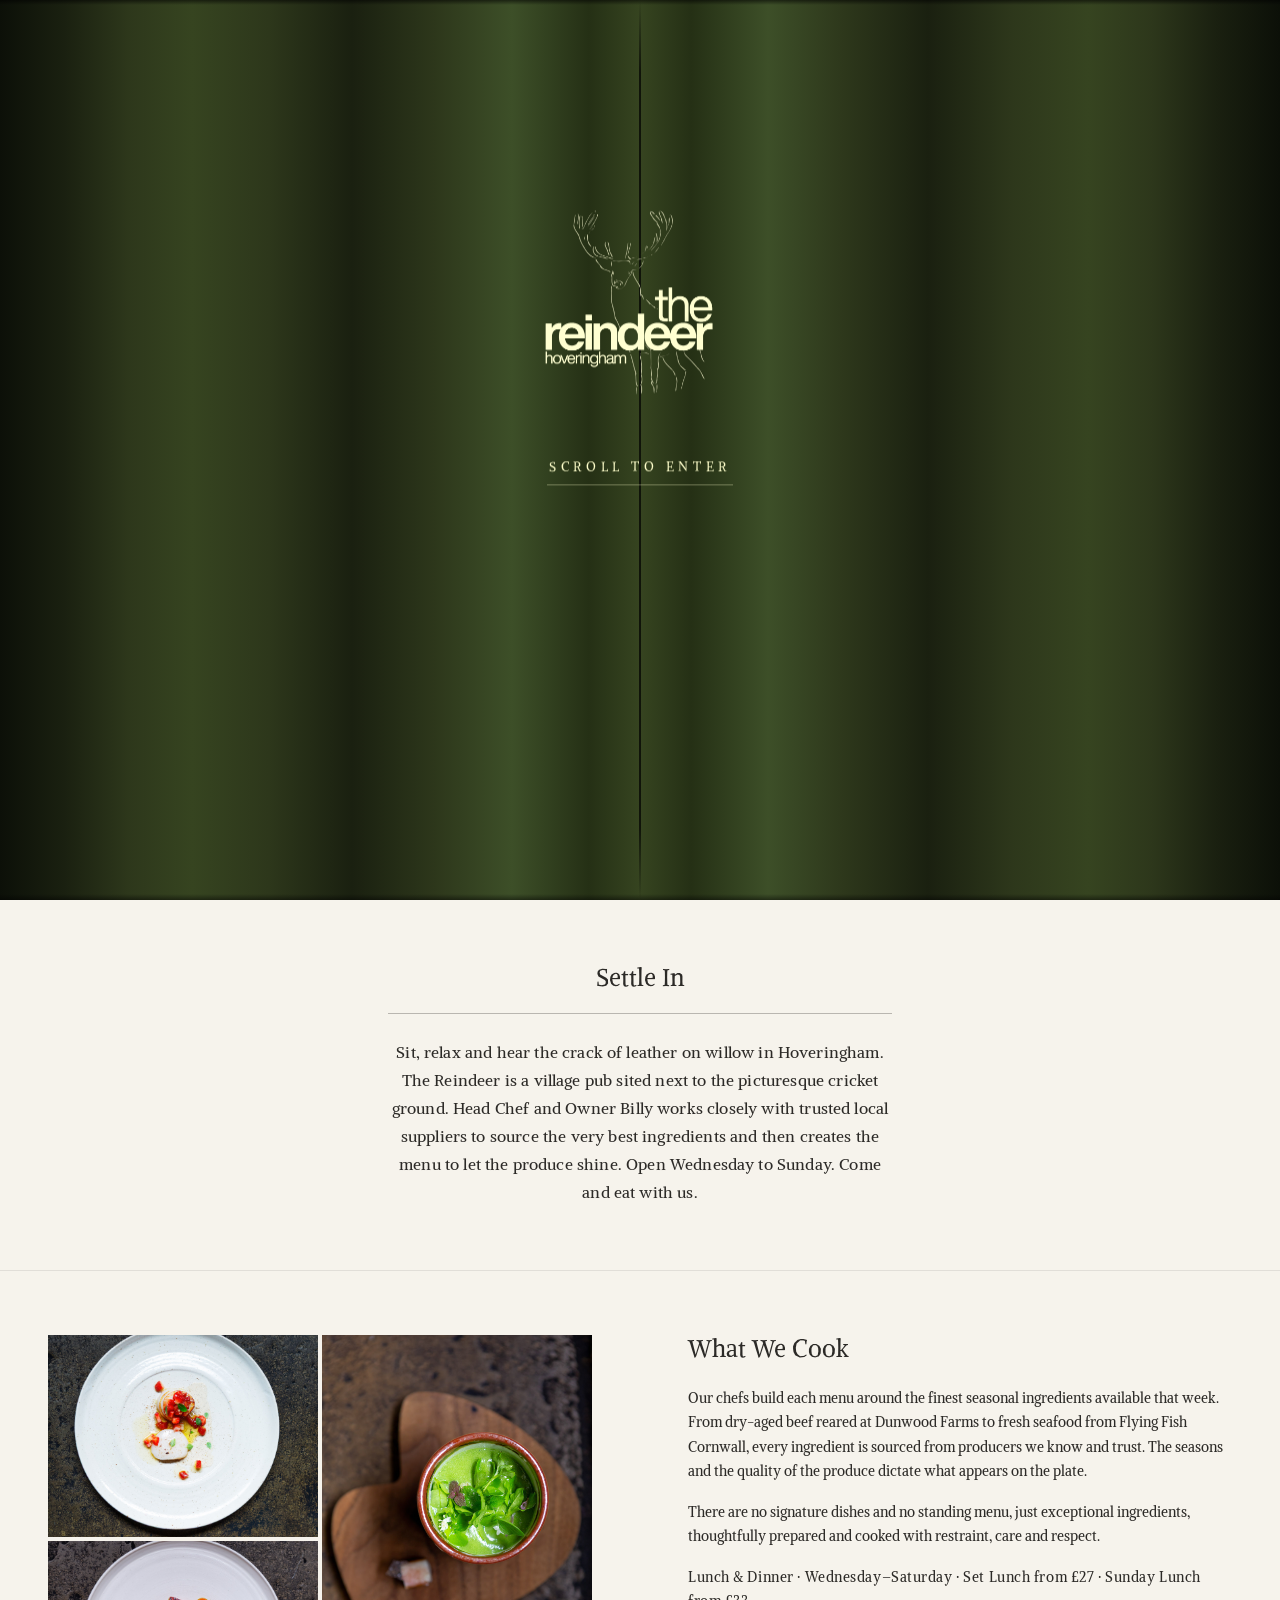
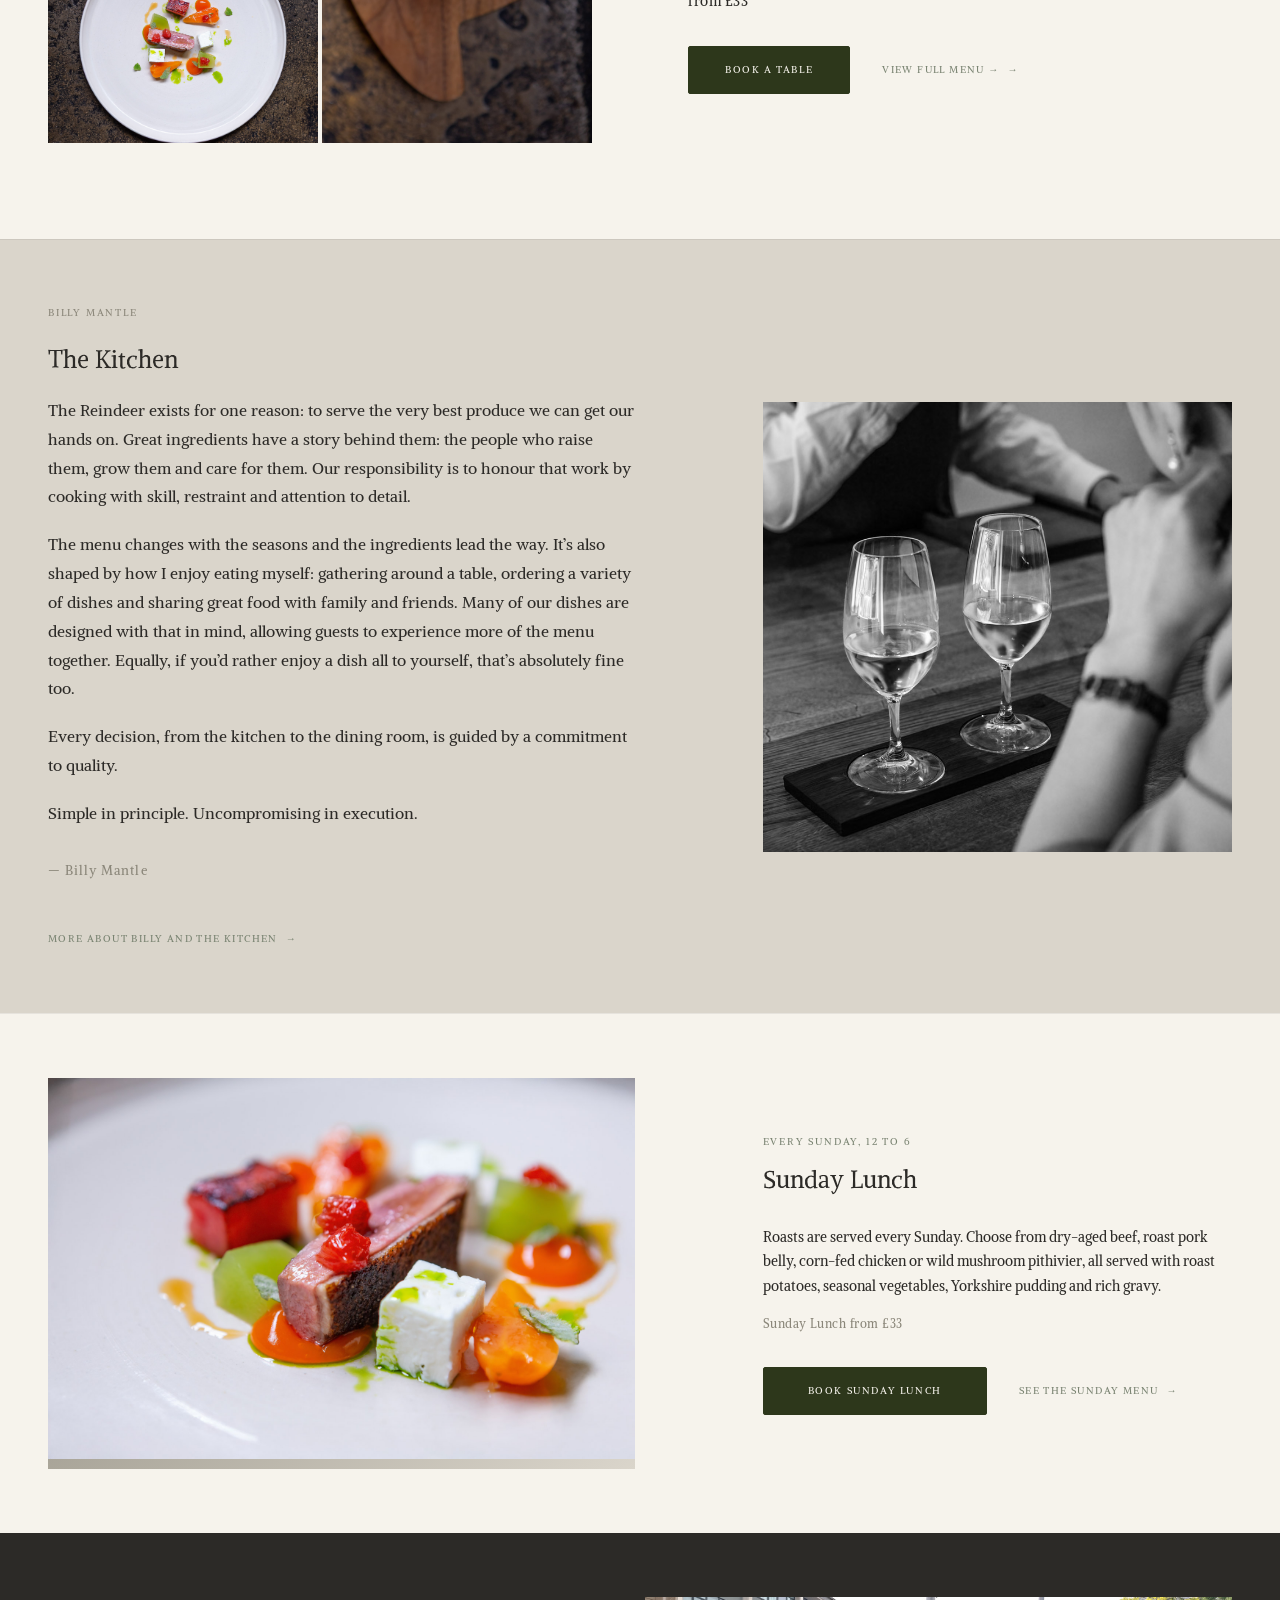
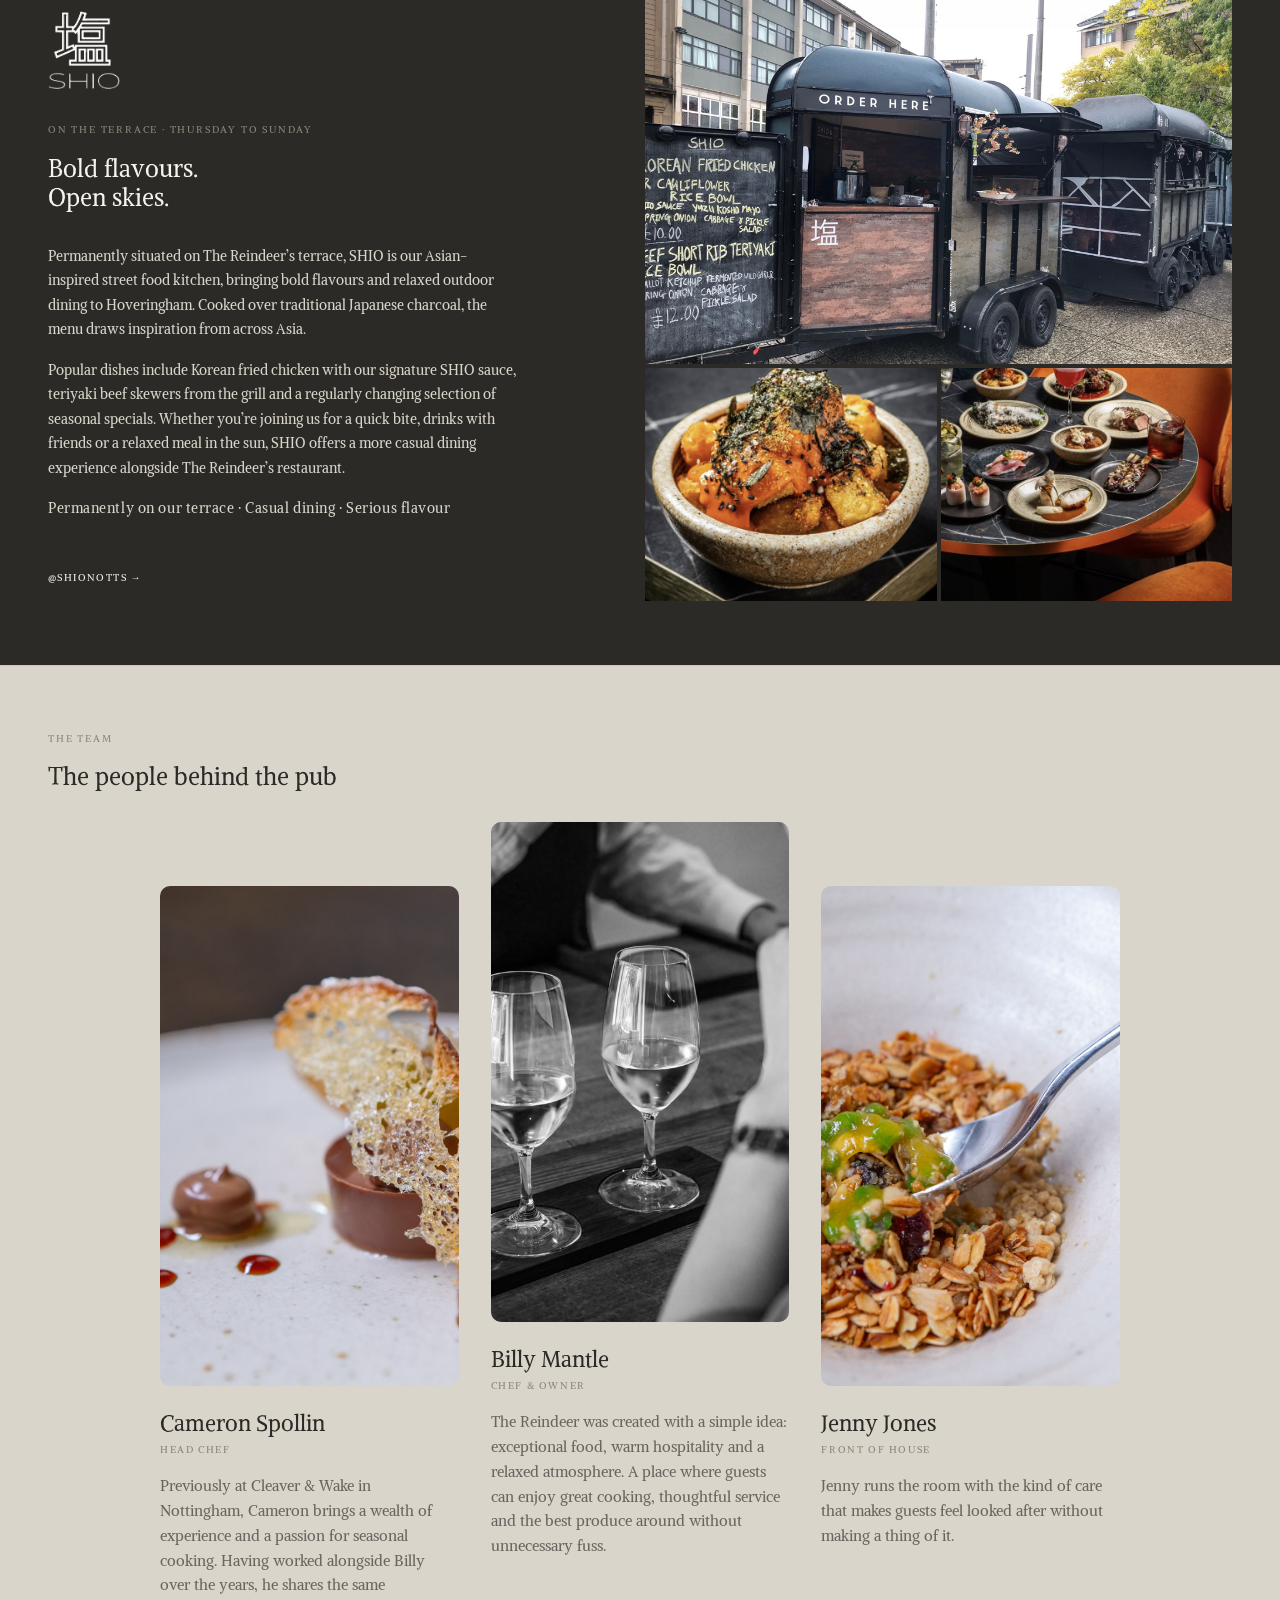
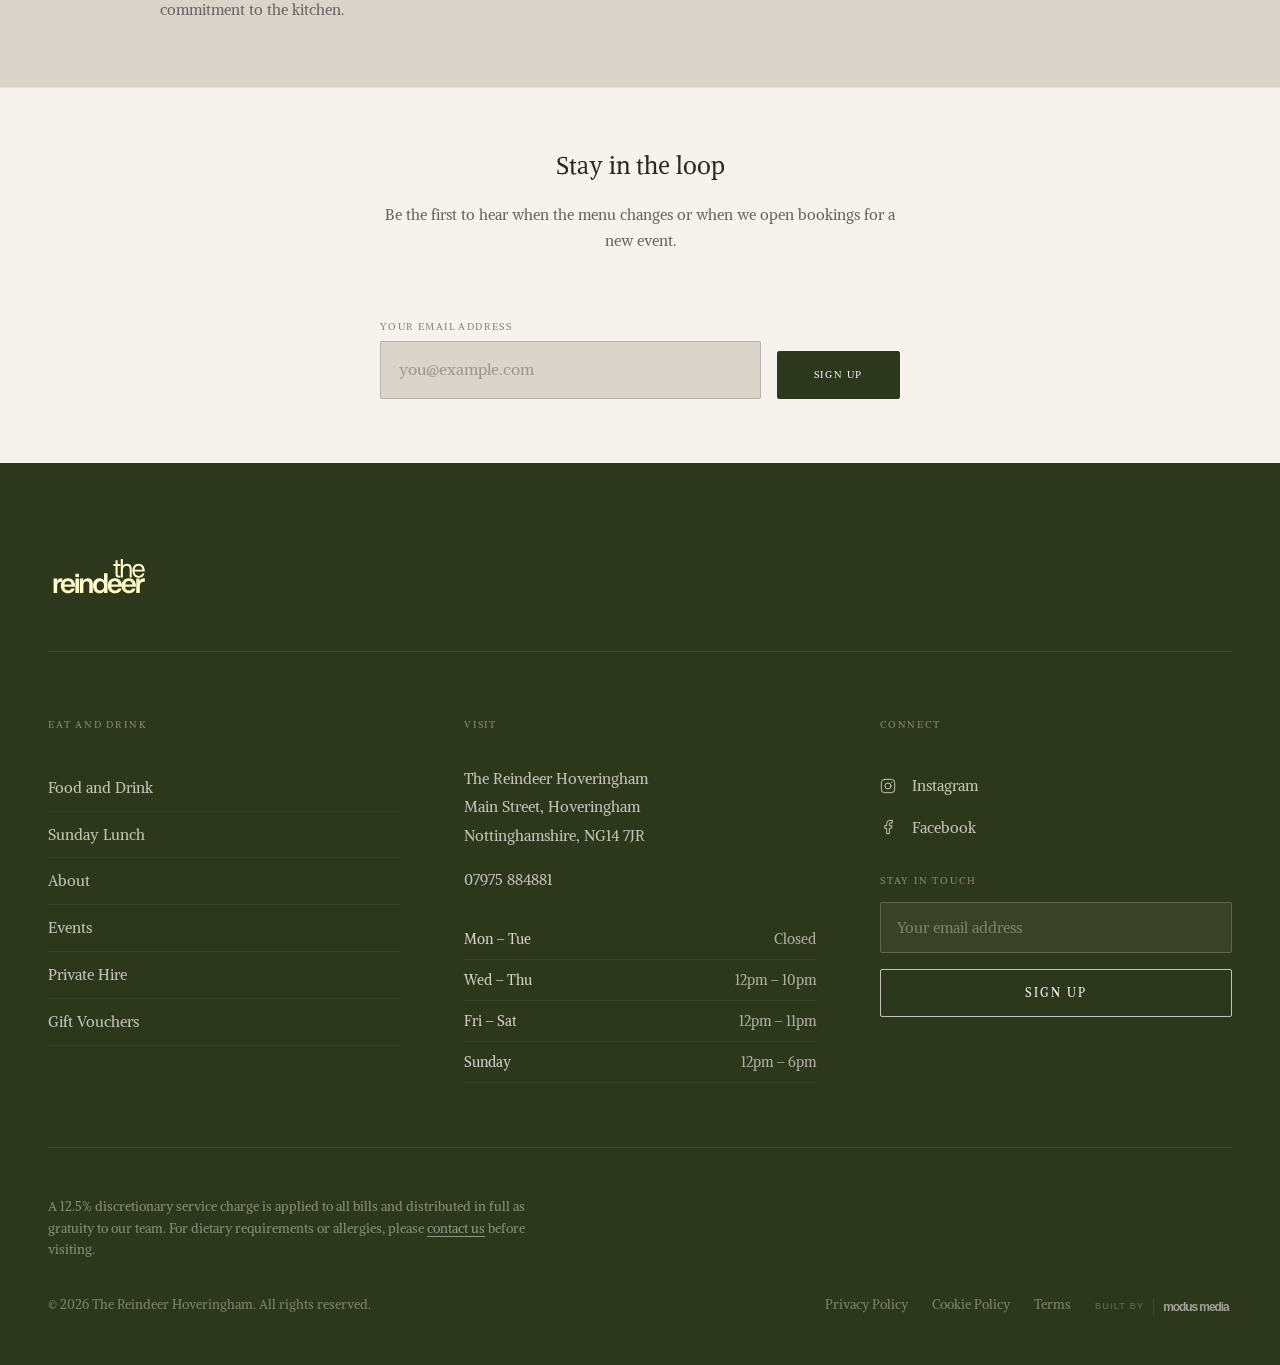
==== commit 0ac7a4d3: "big update" ====
--- a/index.html
+++ b/index.html
@@ -90,7 +90,7 @@
     <div class="ci__l"></div>
     <div class="ci__r"></div>
     <div class="ci__centre">
-      <img class="ci__logo" src="reindeer full.png" alt="The Reindeer Hoveringham" width="200" height="200">
+      <img class="ci__logo" src="reindeer-full.png" alt="The Reindeer Hoveringham" width="200" height="200">
       <button class="ci__enter" id="ci-enter" aria-label="Enter site">Scroll to enter</button>
     </div>
   </div>
@@ -211,14 +211,13 @@
     <section class="philosophy" id="philosophy" aria-label="About The Reindeer">
       <div class="container">
         <div class="philosophy__inner">
-          <h2 class="philosophy__title reveal">Settle in</h2>
+          <h2 class="philosophy__title reveal">Settle In</h2>
           <p class="philosophy__text reveal">
-            Sit, relax and hear the crack of leather on willow in Hoveringham. 
-			The Reindeer is a village pub sited next to the cricket ground. 
-			Head Chef Billy sources the best of the season from Dunwood and 
-			Packington Farms and then creates the menu to let the produce shine. 
-			Open Wednesday to Sunday. 
-			Come and eat with us.
+            Sit, relax and hear the crack of leather on willow in Hoveringham.
+            The Reindeer is a village pub sited next to the picturesque cricket ground.
+            Head Chef and Owner Billy works closely with trusted local suppliers to source
+            the very best ingredients and then creates the menu to let the produce shine.
+            Open Wednesday to Sunday. Come and eat with us.
           </p>
         </div>
       </div>
@@ -238,7 +237,7 @@
           <div class="menu-photos" aria-hidden="true">
             <div class="menu-photos__grid">
               <div class="menu-photos__top">
-                <div class="menu-photo">
+                <div class="menu-photo reveal">
                   <img
                     src="assets/images/sb-05.jpg"
                     alt=""
@@ -246,7 +245,7 @@
                     decoding="async"
                   >
                 </div>
-                <div class="menu-photo">
+                <div class="menu-photo reveal">
                   <img
                     src="assets/images/sb-07.jpg"
                     alt=""
@@ -256,7 +255,7 @@
                 </div>
               </div>
               <div class="menu-photos__bottom">
-                <div class="menu-photo">
+                <div class="menu-photo reveal">
                   <img
                     src="assets/images/dish-feature.jpg"
                     alt=""
@@ -271,11 +270,12 @@
           <!-- Menu info -->
           <div class="menu-info">
 
-            <h2 id="menu-heading" class="reveal">What we cook</h2>
+            <h2 id="menu-heading" class="reveal">What We Cook</h2>
 
             <div class="menu-editorial-text reveal">
-              <p>Billy creates the menu around the best seasonal ingredients he can find. It could be dry-aged beef from Dunwood Farms or corn-fed chicken from Packington. These are the farms he trusts, and they dictate what goes on the plate. No fixed dishes. No standing menu. Just what&rsquo;s exceptional that week, cooked with restraint and care.</p>
-              <p class="menu-service-line">Lunch &amp; dinner, Wednesday to Saturday &middot; Set lunch from &pound;27 &middot; Sundays from &pound;33</p>
+              <p>Our chefs build each menu around the finest seasonal ingredients available that week. From dry-aged beef reared at Dunwood Farms to fresh seafood from Flying Fish Cornwall, every ingredient is sourced from producers we know and trust. The seasons and the quality of the produce dictate what appears on the plate.</p>
+              <p>There are no signature dishes and no standing menu, just exceptional ingredients, thoughtfully prepared and cooked with restraint, care and respect.</p>
+              <p class="menu-service-line">Lunch &amp; Dinner &middot; Wednesday&ndash;Saturday &middot; Set Lunch from &pound;27 &middot; Sunday Lunch from &pound;33</p>
             </div>
 
             <div class="menu-actions reveal">
@@ -313,17 +313,12 @@
 
           <div class="about__copy">
             <span class="eyebrow reveal">Billy Mantle</span>
-            <h2 id="about-heading" class="reveal">From the kitchen</h2>
+            <h2 id="about-heading" class="reveal">The Kitchen</h2>
 
             <div class="about__quote reveal">
-              <p>The Reindeer exists for one reason: to serve the very best produce
-              we can get our hands on. Great ingredients have a story behind them:
-              the people who raise them, grow them and care for them. Our
-              responsibility is to honour that work by cooking with skill, restraint
-              and attention to detail.</p>
-              <p>The menu changes with the seasons. The ingredients lead the way.
-              And every decision, from the kitchen to the dining room, is guided by
-              a commitment to quality.</p>
+              <p>The Reindeer exists for one reason: to serve the very best produce we can get our hands on. Great ingredients have a story behind them: the people who raise them, grow them and care for them. Our responsibility is to honour that work by cooking with skill, restraint and attention to detail.</p>
+              <p>The menu changes with the seasons and the ingredients lead the way. It&rsquo;s also shaped by how I enjoy eating myself: gathering around a table, ordering a variety of dishes and sharing great food with family and friends. Many of our dishes are designed with that in mind, allowing guests to experience more of the menu together. Equally, if you&rsquo;d rather enjoy a dish all to yourself, that&rsquo;s absolutely fine too.</p>
+              <p>Every decision, from the kitchen to the dining room, is guided by a commitment to quality.</p>
               <p>Simple in principle. Uncompromising in execution.</p>
               <cite class="about__attribution">&mdash;&thinsp;Billy Mantle</cite>
             </div>
@@ -360,10 +355,10 @@
 
           <div class="sunday__copy reveal">
             <span class="eyebrow">Every Sunday, 12 to 6</span>
-            <h2 id="sunday-heading">Sunday lunch</h2>
-
-            <p class="sunday__intro">Four options on the table every Sunday: dry-aged sirloin from Dunwood Farms, roast pork belly, corn-fed chicken from Packington, and a wild mushroom pithivier for those who&rsquo;d rather not. All served with roast potatoes, seasonal vegetables, Yorkshire pudding and gravy.</p>
-            <p class="sunday__service-line">2 courses &pound;33 &middot; 3 courses &pound;39</p>
+            <h2 id="sunday-heading">Sunday Lunch</h2>
+
+            <p class="sunday__intro">Roasts are served every Sunday. Choose from dry-aged beef, roast pork belly, corn-fed chicken or wild mushroom pithivier, all served with roast potatoes, seasonal vegetables, Yorkshire pudding and rich gravy.</p>
+            <p class="sunday__service-line">Sunday Lunch from &pound;33</p>
 
             <div class="sunday__actions">
               <a href="/book/" class="btn btn--primary">Book Sunday Lunch</a>
@@ -377,7 +372,63 @@
 
 
     <!-- ----------------------------------------------------------
-         6. THE PEOPLE
+         6. SHIO — Asian street food on the terrace
+    ---------------------------------------------------------- -->
+
+    <section class="shio" id="shio" aria-labelledby="shio-heading">
+      <div class="container">
+        <div class="shio__layout">
+
+          <!-- Copy column -->
+          <div class="shio__copy reveal">
+            <img src="assets/images/SHIOlogo.png" alt="SHIO" class="shio__logo">
+            <span class="eyebrow shio__eyebrow">On The Terrace · Thursday to Sunday</span>
+            <h2 id="shio-heading" class="shio__title">Bold flavours.<br>Open skies.</h2>
+            <div class="shio__text">
+              <p>Permanently situated on The Reindeer&rsquo;s terrace, SHIO is our Asian-inspired street food kitchen, bringing bold flavours and relaxed outdoor dining to Hoveringham. Cooked over traditional Japanese charcoal, the menu draws inspiration from across Asia.</p>
+              <p>Popular dishes include Korean fried chicken with our signature SHIO sauce, teriyaki beef skewers from the grill and a regularly changing selection of seasonal specials. Whether you&rsquo;re joining us for a quick bite, drinks with friends or a relaxed meal in the sun, SHIO offers a more casual dining experience alongside The Reindeer&rsquo;s restaurant.</p>
+              <p class="shio__service-line">Permanently on our terrace &middot; Casual dining &middot; Serious flavour</p>
+            </div>
+            <a href="https://www.instagram.com/shionotts" class="shio__instagram" target="_blank" rel="noopener noreferrer">@shionotts &rarr;</a>
+          </div>
+
+          <!-- Image grid: large van top, two food shots below -->
+          <div class="shio__photos">
+            <div class="shio-photos__grid">
+              <div class="shio-photo shio-photo--top reveal">
+                <img
+                  src="assets/images/SHIO-Van.jpg"
+                  alt="The SHIO street food kitchen on The Reindeer terrace, Hoveringham"
+                  loading="lazy"
+                  decoding="async"
+                >
+              </div>
+              <div class="shio-photo shio-photo--bottom reveal">
+                <img
+                  src="assets/images/SHIO-food1.jpg"
+                  alt="SHIO Asian street food"
+                  loading="lazy"
+                  decoding="async"
+                >
+              </div>
+              <div class="shio-photo shio-photo--bottom reveal">
+                <img
+                  src="assets/images/SHIO-food2.jpg"
+                  alt="SHIO Asian street food"
+                  loading="lazy"
+                  decoding="async"
+                >
+              </div>
+            </div>
+          </div>
+
+        </div>
+      </div>
+    </section>
+
+
+    <!-- ----------------------------------------------------------
+         7. THE PEOPLE
     ---------------------------------------------------------- -->
 
     <section class="people" aria-labelledby="people-heading">
@@ -393,10 +444,10 @@
           <!-- Head chef — left -->
           <article class="person reveal">
             <div class="person__img-wrap">
-              <!-- PHOTOGRAPHY: John Smith in kitchen, working shot -->
+              <!-- PHOTOGRAPHY: Cameron Spollin in kitchen, working shot -->
               <img
                 src="assets/images/sb-09.jpg"
-                alt="John Smith, Head Chef at The Reindeer Hoveringham"
+                alt="Cameron Spollin, Head Chef at The Reindeer Hoveringham"
                 loading="lazy"
                 decoding="async"
                 width="400"
@@ -404,9 +455,9 @@
               >
             </div>
             <div class="person__info">
-              <h3 class="person__name">John Smith</h3>
+              <h3 class="person__name">Cameron Spollin</h3>
               <span class="person__role">Head Chef</span>
-              <p class="person__bio">In the kitchen with Billy from the start. His instinct for produce and technique shapes everything that leaves the pass.</p>
+              <p class="person__bio">Previously at Cleaver &amp; Wake in Nottingham, Cameron brings a wealth of experience and a passion for seasonal cooking. Having worked alongside Billy over the years, he shares the same commitment to the kitchen.</p>
             </div>
           </article>
 
@@ -426,7 +477,7 @@
             <div class="person__info">
               <h3 class="person__name">Billy Mantle</h3>
               <span class="person__role">Chef &amp; Owner</span>
-              <p class="person__bio">Billy opened The Reindeer with one aim: to cook the very best produce he could find, in a place that didn&rsquo;t need to explain itself.</p>
+              <p class="person__bio">The Reindeer was created with a simple idea: exceptional food, warm hospitality and a relaxed atmosphere. A place where guests can enjoy great cooking, thoughtful service and the best produce around without unnecessary fuss.</p>
             </div>
           </article>
 
@@ -634,5 +685,10 @@
   <style>.sr-only{position:absolute;width:1px;height:1px;padding:0;margin:-1px;overflow:hidden;clip:rect(0,0,0,0);white-space:nowrap;border-width:0}</style>
   <script src="js/main.js" defer></script>
 
+  <!-- Custom cursor -->
+  <div id="custom-cursor" aria-hidden="true">
+    <img src="assets/images/cursor-deer.png" alt="">
+  </div>
+
 </body>
 </html>
--- a/css/style.css
+++ b/css/style.css
@@ -495,6 +495,12 @@
   height: 100%;
   object-fit: cover;
   object-position: center 55%;
+  animation: kenBurns 18s ease-out forwards;
+}
+
+@keyframes kenBurns {
+  from { transform: scale(1); }
+  to   { transform: scale(1.06); }
 }
 
 .hero__overlay {
@@ -575,14 +581,31 @@
 
 .philosophy__title {
   font-family: var(--font-display);
-  font-size: clamp(1rem, 1.5vw, 1.25rem);
+  font-size: var(--text-h2);
   font-weight: 400;
   color: var(--clr-charcoal);
   margin-bottom: var(--sp-3);
   display: inline-block;
-  border-bottom: 1px solid rgba(44, 42, 39, 0.3);
   padding-bottom: var(--sp-3);
   width: 100%;
+  position: relative;
+}
+
+.philosophy__title::after {
+  content: '';
+  position: absolute;
+  bottom: 0;
+  left: 0;
+  width: 100%;
+  height: 1px;
+  background: rgba(44, 42, 39, 0.3);
+  transform: scaleX(0);
+  transform-origin: left;
+  transition: transform 900ms 300ms var(--ease-out);
+}
+
+.philosophy__title.is-visible::after {
+  transform: scaleX(1);
 }
 
 .philosophy__text {
@@ -854,11 +877,15 @@
     grid-template-columns: 1fr 1fr;
     gap: var(--sp-12);
   }
+
+  /* Copy left, image right — opposite of menu section */
+  .about__layout > picture { order: 2; }
+  .about__copy             { order: 1; }
 }
 
 @media (min-width: 1024px) {
   .about__layout {
-    grid-template-columns: 4fr 5fr;
+    grid-template-columns: 5fr 4fr;
     gap: var(--sp-16);
     align-items: center;
   }
@@ -942,7 +969,121 @@
 
 
 /* -------------------------------------------------------------
-   15. THE PEOPLE
+   15. SHIO
+   ------------------------------------------------------------- */
+
+.shio {
+  background-color: var(--clr-charcoal);
+  padding-block: var(--section-py);
+}
+
+.shio__layout {
+  display: grid;
+  grid-template-columns: 1fr;
+  gap: var(--sp-8);
+  align-items: start;
+}
+
+.shio__logo {
+  display: block;
+  width: 72px;
+  margin-bottom: var(--sp-4);
+}
+
+.shio__eyebrow {
+  color: var(--clr-dry-grass);
+  display: block;
+  margin-bottom: var(--sp-2);
+}
+
+.shio__title {
+  font-family: var(--font-display);
+  font-size: var(--text-h2);
+  font-weight: 400;
+  color: var(--clr-limestone);
+  line-height: 1.2;
+  margin-bottom: var(--sp-4);
+}
+
+.shio__text p {
+  color: var(--clr-stone);
+  font-size: clamp(0.875rem, 1vw, 0.9375rem);
+  line-height: 1.75;
+  margin-bottom: var(--sp-2);
+}
+
+.shio__service-line {
+  font-size: 0.75rem;
+  letter-spacing: 0.04em;
+  color: var(--clr-dry-grass);
+  margin-top: var(--sp-1);
+}
+
+.shio__instagram {
+  display: inline-flex;
+  align-items: center;
+  margin-top: var(--sp-4);
+  font-family: var(--font-body);
+  font-size: var(--text-eyebrow);
+  letter-spacing: 0.14em;
+  text-transform: uppercase;
+  color: var(--clr-limestone);
+  text-decoration: none;
+  transition: color 0.25s;
+}
+
+.shio__instagram:hover {
+  color: var(--clr-dry-grass);
+}
+
+/* SHIO image grid — mirrors menu grid proportions, flipped */
+.shio-photos__grid {
+  display: grid;
+  grid-template-columns: 1fr 1fr;
+  gap: 4px;
+}
+
+.shio-photo--top {
+  grid-column: 1 / -1;
+  overflow: hidden;
+}
+
+.shio-photo--top img {
+  width: 100%;
+  aspect-ratio: 8 / 5;
+  object-fit: cover;
+  display: block;
+}
+
+.shio-photo--bottom {
+  overflow: hidden;
+}
+
+.shio-photo--bottom img {
+  width: 100%;
+  aspect-ratio: 5 / 4;
+  object-fit: cover;
+  display: block;
+}
+
+@media (min-width: 768px) {
+  .shio__layout {
+    grid-template-columns: 1fr 1fr;
+    gap: var(--sp-12);
+    align-items: center;
+  }
+}
+
+@media (min-width: 1024px) {
+  .shio__layout {
+    grid-template-columns: 4fr 5fr;
+    gap: var(--sp-16);
+  }
+}
+
+
+/* -------------------------------------------------------------
+   16. THE PEOPLE
    ------------------------------------------------------------- */
 
 .people {
@@ -1015,7 +1156,7 @@
 }
 
 .person--featured .person__name {
-  font-size: clamp(1.25rem, 2.5vw, 1.625rem);
+  font-size: clamp(1.125rem, 2vw, 1.375rem);
 }
 
 @media (min-width: 900px) {
@@ -1057,7 +1198,7 @@
 }
 
 .newsletter h2 {
-  font-size: clamp(1.75rem, 3.5vw, 2.5rem);
+  font-size: var(--text-h2);
   margin-bottom: var(--sp-3);
   font-weight: 400;
 }
@@ -1326,8 +1467,8 @@
 .reveal {
   opacity: 0;
   transform: translateY(18px);
-  transition: opacity 480ms var(--ease-out),
-              transform 480ms var(--ease-out);
+  transition: opacity 750ms var(--ease-out),
+              transform 750ms var(--ease-out);
 }
 
 .reveal.is-visible {
@@ -1342,9 +1483,17 @@
 
 @keyframes heroFadeIn { to { opacity: 1; } }
 
-/* Stagger people */
-.person:nth-child(2) { transition-delay: 80ms; }
-.person:nth-child(3) { transition-delay: 160ms; }
+/* Stagger — menu photos */
+.menu-photos__top .menu-photo:nth-child(2) { transition-delay: 200ms; }
+.menu-photos__bottom .menu-photo           { transition-delay: 400ms; }
+
+/* Stagger — SHIO photos */
+.shio-photo:nth-child(2) { transition-delay: 200ms; }
+.shio-photo:nth-child(3) { transition-delay: 400ms; }
+
+/* Stagger — people cards */
+.person:nth-child(2) { transition-delay: 180ms; }
+.person:nth-child(3) { transition-delay: 360ms; }
 
 
 /* -------------------------------------------------------------
@@ -1362,11 +1511,50 @@
 
   .reveal { opacity: 1; transform: none; }
   .hero__content { opacity: 1; animation: none; }
-}
-
-
-/* -------------------------------------------------------------
-   20. PRINT
+  .hero__img { animation: none; }
+  .ci__logo, .ci__enter { animation: none; opacity: 1; transform: none; }
+  .philosophy__title::after { transition: none; transform: scaleX(1); }
+}
+
+
+/* -------------------------------------------------------------
+   20. CUSTOM CURSOR (desktop pointer devices only)
+   ------------------------------------------------------------- */
+
+#custom-cursor {
+  position: fixed;
+  top: 0;
+  left: 0;
+  pointer-events: none;
+  z-index: 10000;
+  opacity: 0;
+  transition: opacity 0.2s ease;
+}
+
+#custom-cursor.is-visible { opacity: 1; }
+
+#custom-cursor img {
+  width: 32px;
+  height: 32px;
+  display: block;
+  /* black PNG → limestone */
+  filter: invert(1) sepia(0.45) brightness(0.97) hue-rotate(5deg);
+  transition: filter 0.15s ease, width 0.2s ease, height 0.2s ease;
+}
+
+#custom-cursor.is-hovering img {
+  width: 48px;
+  height: 48px;
+}
+
+#custom-cursor.on-light img {
+  /* limestone → charcoal: just remove the invert */
+  filter: none;
+}
+
+
+/* -------------------------------------------------------------
+   21. PRINT
    ------------------------------------------------------------- */
 
 @media print {
@@ -1500,6 +1688,7 @@
   mix-blend-mode: screen;
   -webkit-mask-image: radial-gradient(ellipse 80% 80% at 50% 50%, black 60%, transparent 100%);
   mask-image: radial-gradient(ellipse 80% 80% at 50% 50%, black 60%, transparent 100%);
+  animation: ci-fade-up 1000ms 350ms var(--ease-out) both;
 }
 
 .ci__enter {
@@ -1514,8 +1703,14 @@
   text-transform: uppercase;
   padding: 0.375rem 0.125rem;
   cursor: pointer;
-  animation: ci-pulse 2.8s ease-in-out infinite;
+  animation: ci-fade-up 900ms 1050ms var(--ease-out) both,
+             ci-pulse 2.8s 1950ms ease-in-out infinite;
   transition: opacity 0.4s;
+}
+
+@keyframes ci-fade-up {
+  from { opacity: 0; transform: translateY(14px); }
+  to   { opacity: 1; transform: translateY(0); }
 }
 
 @keyframes ci-pulse {
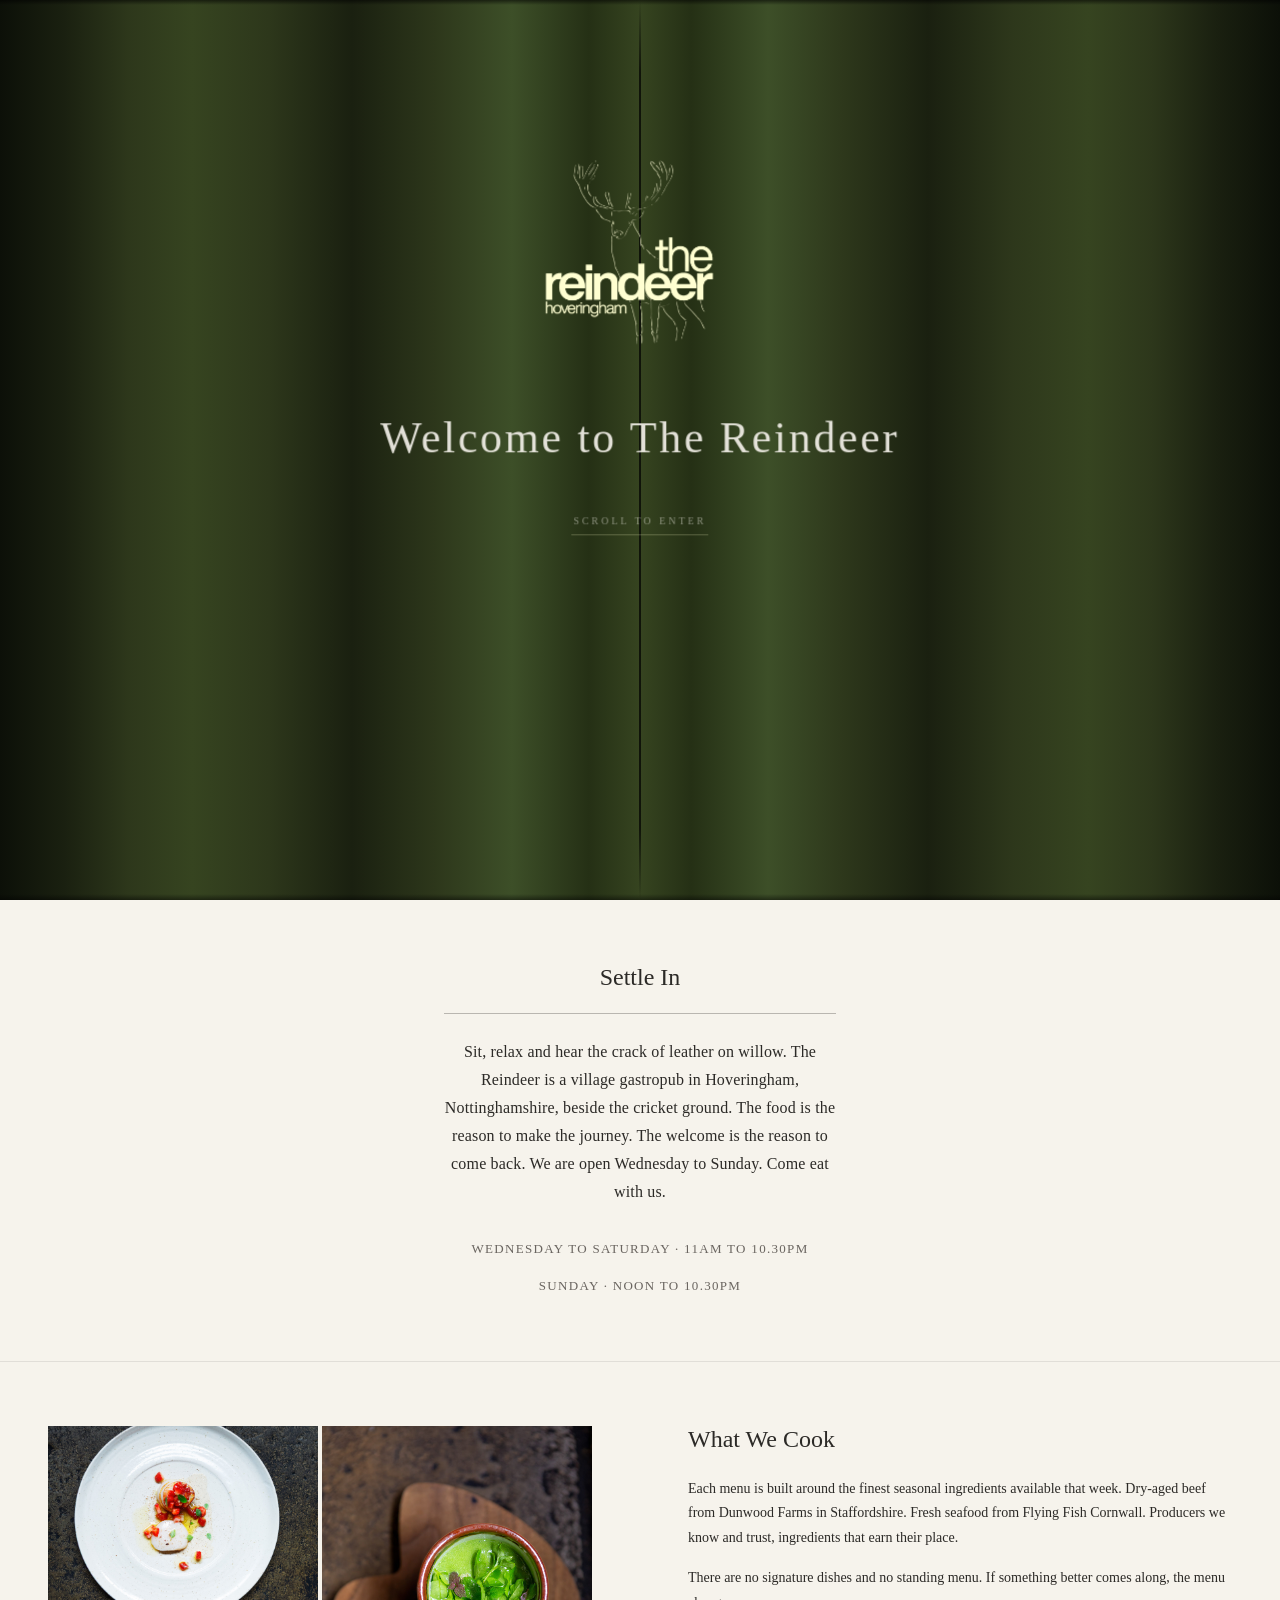
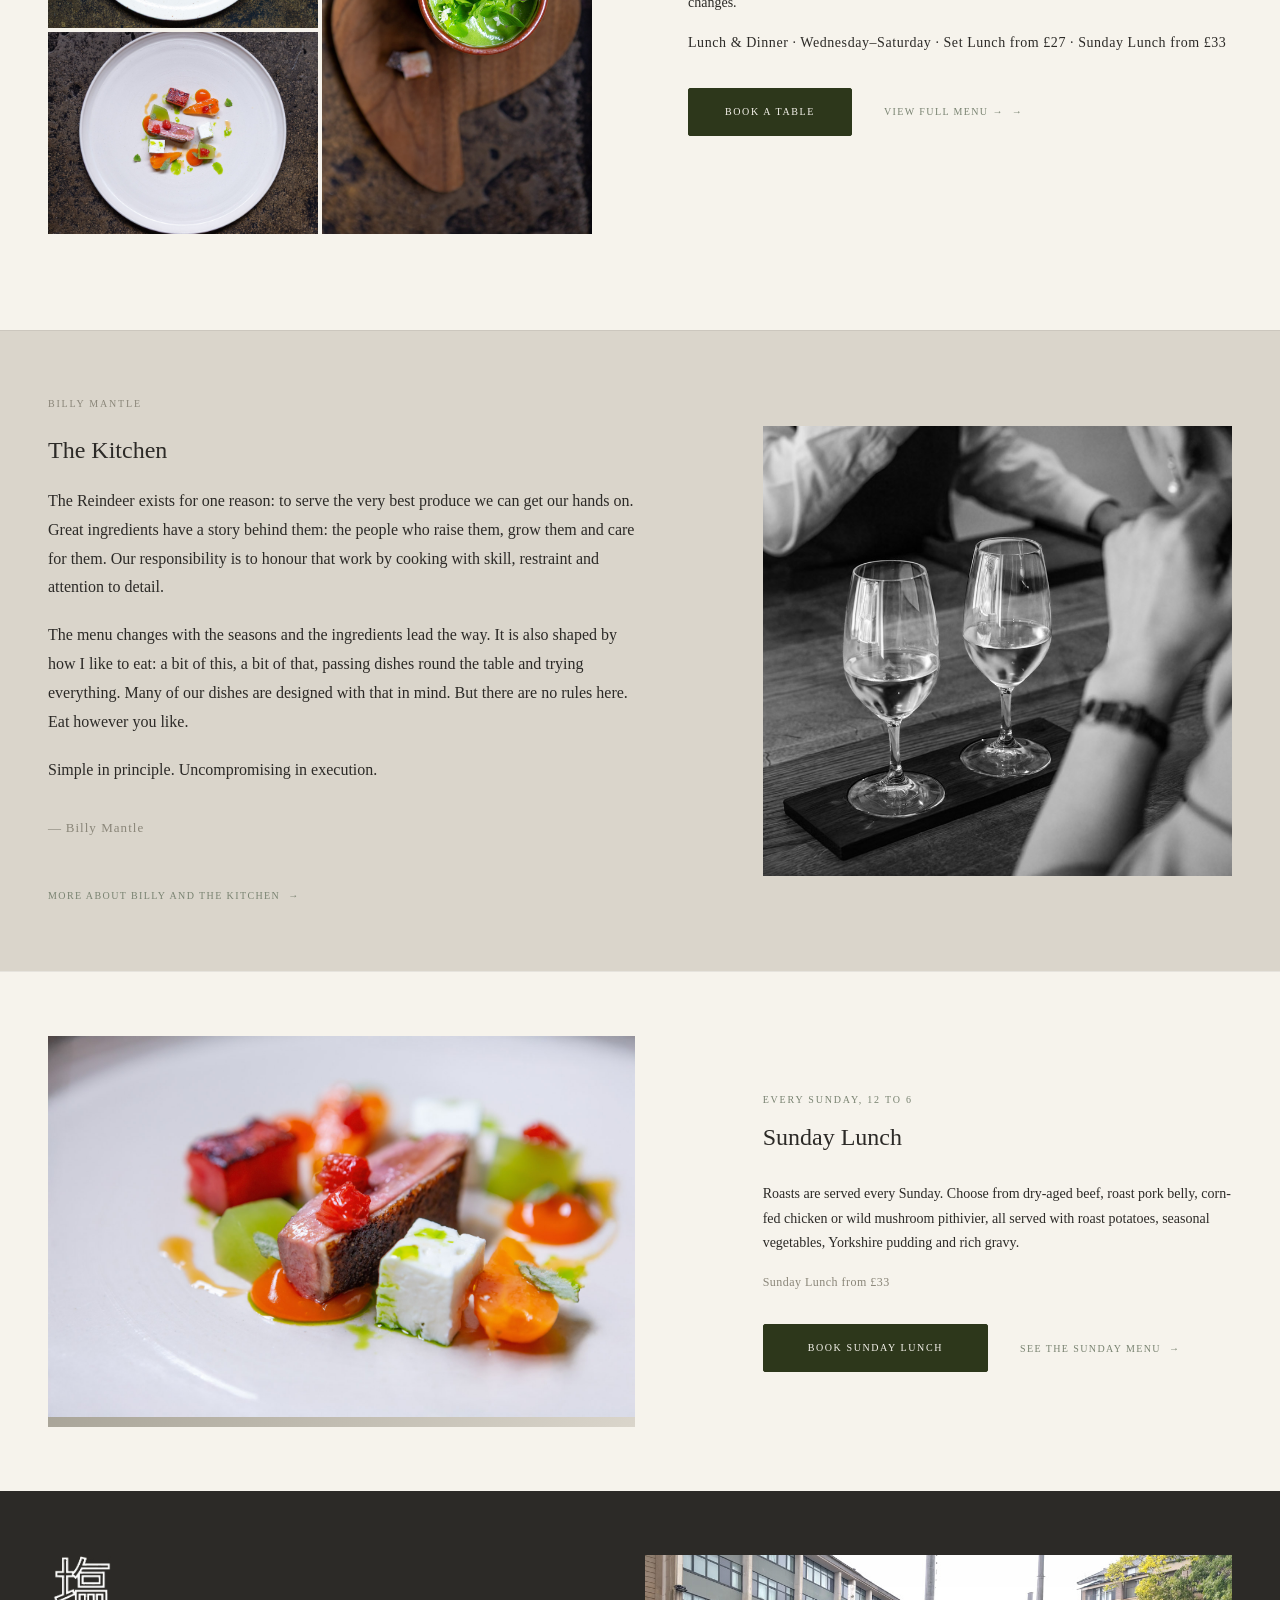
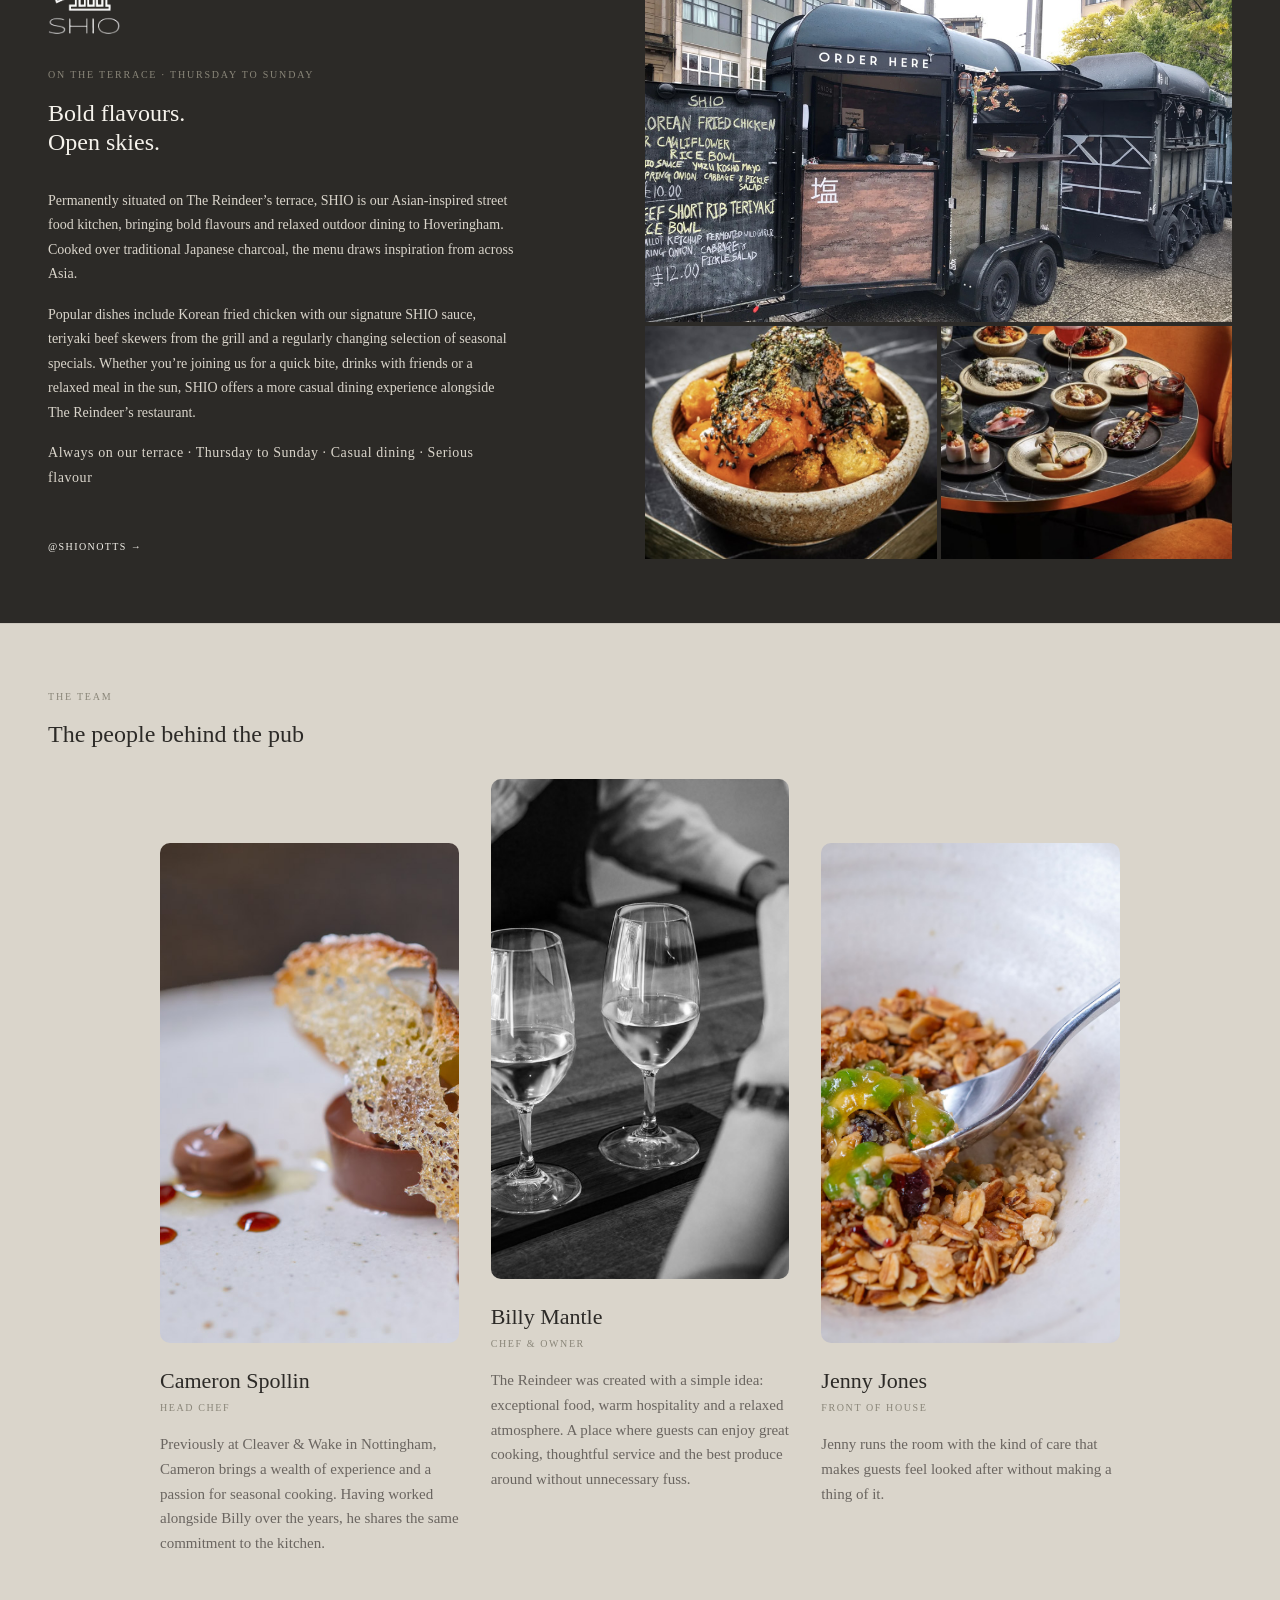
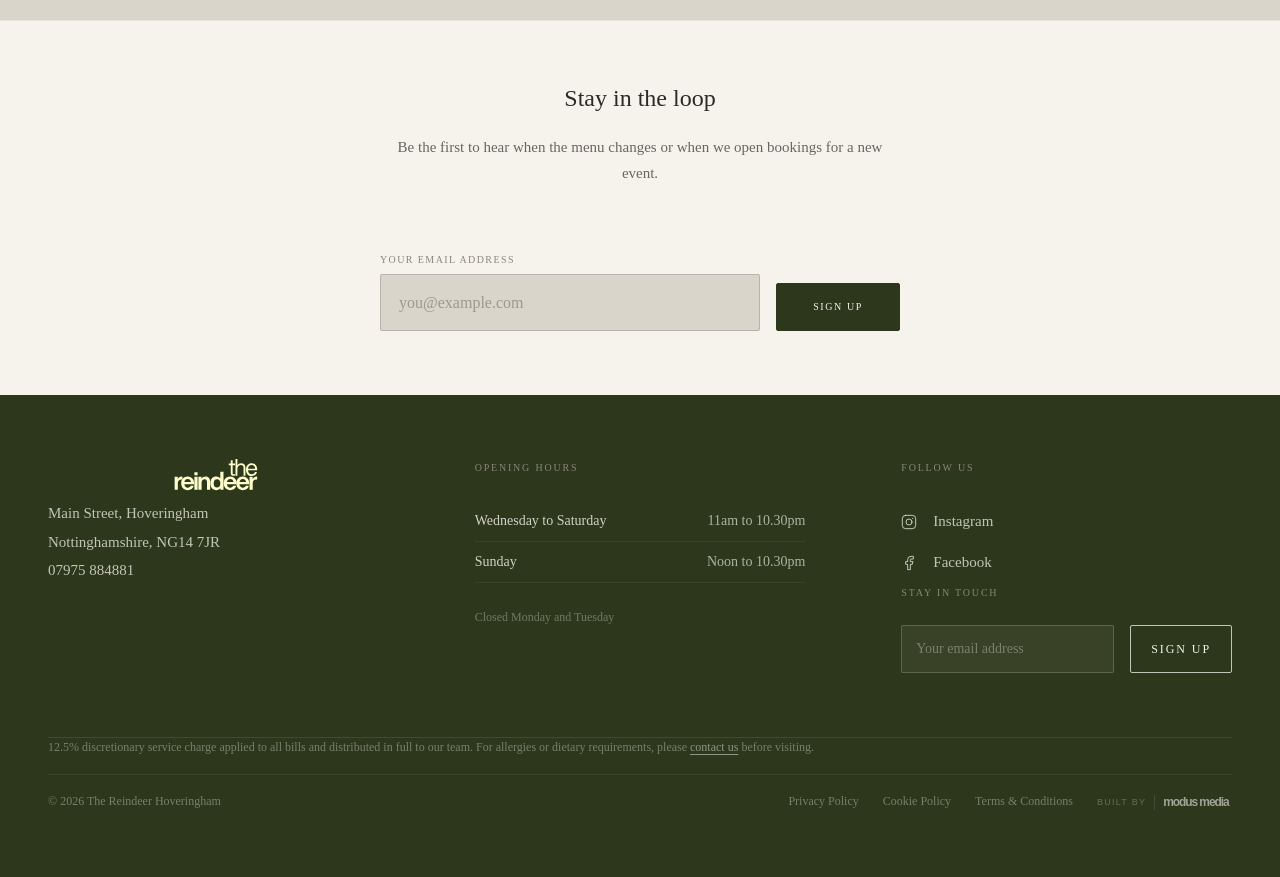
==== commit 346486c8: "adjustment" ====
--- a/index.html
+++ b/index.html
@@ -6,14 +6,14 @@
   <meta http-equiv="X-UA-Compatible" content="IE=edge">
 
   <!-- Primary SEO -->
-  <title>The Reindeer Hoveringham | Gastropub &amp; Restaurant</title>
-  <meta name="description" content="A village pub on the cricket ground in Hoveringham. Head Chef Billy Mantle sources from named farms and creates the menu when the produce dictates. Open Wednesday to Sunday.">
+  <title>Village Gastropub, Nottinghamshire | The Reindeer Hoveringham</title>
+  <meta name="description" content="A village gastropub in Hoveringham, Nottinghamshire. Seasonal menus, Sunday lunch and a kitchen that takes produce seriously. Open Wednesday to Sunday.">
   <link rel="canonical" href="https://reindeerpub.com/">
 
   <!-- Open Graph -->
   <meta property="og:type"        content="restaurant">
   <meta property="og:title"       content="The Reindeer Hoveringham">
-  <meta property="og:description" content="A village pub on the cricket ground. Head Chef Billy Mantle sources from named farms and creates the menu when the produce dictates.">
+  <meta property="og:description" content="A village gastropub in Hoveringham, Nottinghamshire. Seasonal menus, Sunday lunch and a kitchen that takes produce seriously. Open Wednesday to Sunday.">
   <meta property="og:url"         content="https://reindeerpub.com/">
   <meta property="og:site_name"   content="The Reindeer Hoveringham">
   <meta property="og:image"       content="https://reindeerpub.com/assets/images/og/homepage.jpg">
@@ -23,7 +23,7 @@
   <!-- Twitter Card -->
   <meta name="twitter:card"        content="summary_large_image">
   <meta name="twitter:title"       content="The Reindeer Hoveringham">
-  <meta name="twitter:description" content="A village pub on the cricket ground. Head Chef Billy Mantle sources from named farms and creates the menu when the produce dictates.">
+  <meta name="twitter:description" content="A village gastropub in Hoveringham, Nottinghamshire. Seasonal menus, Sunday lunch and a kitchen that takes produce seriously. Open Wednesday to Sunday.">
   <meta name="twitter:image"       content="https://reindeerpub.com/assets/images/og/homepage.jpg">
 
   <!-- Favicon -->
@@ -31,10 +31,9 @@
   <link rel="icon"             href="assets/images/favicon.svg" type="image/svg+xml">
   <link rel="apple-touch-icon" href="assets/images/apple-touch-icon.png">
 
-  <!-- Google Fonts: Alike Angular (display) + Alike (body) -->
-  <link rel="preconnect" href="https://fonts.googleapis.com">
-  <link rel="preconnect" href="https://fonts.gstatic.com" crossorigin>
-  <link href="https://fonts.googleapis.com/css2?family=Alike+Angular&family=Alike&display=swap" rel="stylesheet">
+  <!-- Self-hosted fonts: eliminates render-blocking Google Fonts request -->
+  <link rel="preload" href="assets/fonts/alike-latin.woff2" as="font" type="font/woff2" crossorigin>
+  <link rel="preload" href="assets/fonts/alike-angular-latin.woff2" as="font" type="font/woff2" crossorigin>
 
   <!-- Preload hero -->
   <link rel="preload" as="image" href="assets/images/hero-terrace-1600.jpg" type="image/jpeg" fetchpriority="high">
@@ -62,6 +61,33 @@
           "postalCode": "NG14 7JR",
           "addressCountry": "GB"
         },
+        "description": "A village gastropub in Hoveringham, Nottinghamshire, beside the cricket ground. Head Chef Billy Mantle cooks seasonal menus built around named local producers. Sunday lunch served every week. Open Wednesday to Sunday.",
+        "image": "https://reindeerpub.com/assets/images/og/homepage.jpg",
+        "geo": {
+          "@type": "GeoCoordinates",
+          "latitude": 53.01411,
+          "longitude": -0.96111
+        },
+        "openingHoursSpecification": [
+          {
+            "@type": "OpeningHoursSpecification",
+            "dayOfWeek": ["Wednesday", "Thursday"],
+            "opens": "12:00",
+            "closes": "22:00"
+          },
+          {
+            "@type": "OpeningHoursSpecification",
+            "dayOfWeek": ["Friday", "Saturday"],
+            "opens": "12:00",
+            "closes": "23:00"
+          },
+          {
+            "@type": "OpeningHoursSpecification",
+            "dayOfWeek": "Sunday",
+            "opens": "12:00",
+            "closes": "18:00"
+          }
+        ],
         "servesCuisine": ["British", "Modern British", "Gastropub"],
         "priceRange": "££",
         "menu": "https://reindeerpub.com/menu/",
@@ -72,11 +98,40 @@
         ]
       },
       {
+        "@type": "Organisation",
+        "@id": "https://reindeerpub.com/#organisation",
+        "name": "The Reindeer Hoveringham",
+        "alternateName": "The Reindeer",
+        "url": "https://reindeerpub.com/",
+        "foundingDate": "2026",
+        "logo": {
+          "@type": "ImageObject",
+          "url": "https://reindeerpub.com/the-reindeer.svg",
+          "width": 120,
+          "height": 48
+        },
+        "sameAs": [
+          "https://www.facebook.com/reindeerhoveringham",
+          "https://www.instagram.com/reindeerhoveringham"
+        ]
+      },
+      {
         "@type": "WebSite",
         "@id": "https://reindeerpub.com/#website",
         "url": "https://reindeerpub.com/",
         "name": "The Reindeer Hoveringham",
-        "publisher": { "@id": "https://reindeerpub.com/#restaurant" }
+        "publisher": { "@id": "https://reindeerpub.com/#organisation" }
+      },
+      {
+        "@type": "BreadcrumbList",
+        "itemListElement": [
+          {
+            "@type": "ListItem",
+            "position": 1,
+            "name": "Home",
+            "item": "https://reindeerpub.com/"
+          }
+        ]
       }
     ]
   }
@@ -91,6 +146,7 @@
     <div class="ci__r"></div>
     <div class="ci__centre">
       <img class="ci__logo" src="reindeer-full.png" alt="The Reindeer Hoveringham" width="200" height="200">
+      <p class="ci__eyeline">Welcome to The Reindeer</p>
       <button class="ci__enter" id="ci-enter" aria-label="Enter site">Scroll to enter</button>
     </div>
   </div>
@@ -117,11 +173,49 @@
 
       <nav aria-label="Primary navigation">
         <ul class="nav__links" role="list">
-          <li><a href="/menu/">Food &amp; Drink</a></li>
-          <li><a href="/about/">About</a></li>
-          <li><a href="/events/">Events</a></li>
-          <li><a href="/find-us/">Visit</a></li>
-          <li><a href="/private-hire/">Private Hire</a></li>
+
+          <li class="nav__item nav__item--has-dropdown">
+            <button class="nav__dropdown-toggle" aria-expanded="false" aria-haspopup="true">
+              Food &amp; Drink
+              <svg class="nav__chevron" width="10" height="6" viewBox="0 0 10 6" fill="none" aria-hidden="true">
+                <path d="M1 1l4 4 4-4" stroke="currentColor" stroke-width="1.5" stroke-linecap="round" stroke-linejoin="round"/>
+              </svg>
+            </button>
+            <ul class="nav__dropdown" role="list">
+              <li><a href="/menu/">Food and Drink</a></li>
+              <li><a href="/sunday-lunch/">Sunday Lunch</a></li>
+            </ul>
+          </li>
+
+          <li class="nav__item nav__item--has-dropdown">
+            <button class="nav__dropdown-toggle" aria-expanded="false" aria-haspopup="true">
+              The Pub
+              <svg class="nav__chevron" width="10" height="6" viewBox="0 0 10 6" fill="none" aria-hidden="true">
+                <path d="M1 1l4 4 4-4" stroke="currentColor" stroke-width="1.5" stroke-linecap="round" stroke-linejoin="round"/>
+              </svg>
+            </button>
+            <ul class="nav__dropdown" role="list">
+              <li><a href="/about/">About</a></li>
+              <li><a href="/events/">Events</a></li>
+              <li><a href="/private-hire/">Private Hire</a></li>
+              <li><a href="/gift-vouchers/">Gift Vouchers</a></li>
+            </ul>
+          </li>
+
+          <li class="nav__item nav__item--has-dropdown">
+            <button class="nav__dropdown-toggle" aria-expanded="false" aria-haspopup="true">
+              Plan Your Visit
+              <svg class="nav__chevron" width="10" height="6" viewBox="0 0 10 6" fill="none" aria-hidden="true">
+                <path d="M1 1l4 4 4-4" stroke="currentColor" stroke-width="1.5" stroke-linecap="round" stroke-linejoin="round"/>
+              </svg>
+            </button>
+            <ul class="nav__dropdown" role="list">
+              <li><a href="/find-us/">Find Us</a></li>
+              <li><a href="/book/">Book a Table</a></li>
+              <li><a href="/contact/">Contact</a></li>
+            </ul>
+          </li>
+
         </ul>
       </nav>
 
@@ -142,14 +236,34 @@
     </div>
 
     <nav class="nav__drawer" id="nav-drawer" aria-label="Mobile navigation" aria-hidden="true">
-      <ul class="nav__drawer-links" role="list">
-        <li><a href="/menu/">Food &amp; Drink</a></li>
-        <li><a href="/about/">About</a></li>
-        <li><a href="/events/">Events</a></li>
-        <li><a href="/find-us/">Visit</a></li>
-        <li><a href="/private-hire/">Private Hire</a></li>
-        <li><a href="/gift-vouchers/">Gift Vouchers</a></li>
-      </ul>
+
+      <div class="nav__drawer-group">
+        <span class="nav__drawer-label">Food &amp; Drink</span>
+        <ul class="nav__drawer-links" role="list">
+          <li><a href="/menu/">Food and Drink</a></li>
+          <li><a href="/sunday-lunch/">Sunday Lunch</a></li>
+        </ul>
+      </div>
+
+      <div class="nav__drawer-group">
+        <span class="nav__drawer-label">The Pub</span>
+        <ul class="nav__drawer-links" role="list">
+          <li><a href="/about/">About</a></li>
+          <li><a href="/events/">Events</a></li>
+          <li><a href="/private-hire/">Private Hire</a></li>
+          <li><a href="/gift-vouchers/">Gift Vouchers</a></li>
+        </ul>
+      </div>
+
+      <div class="nav__drawer-group">
+        <span class="nav__drawer-label">Plan Your Visit</span>
+        <ul class="nav__drawer-links" role="list">
+          <li><a href="/find-us/">Find Us</a></li>
+          <li><a href="/book/">Book a Table</a></li>
+          <li><a href="/contact/">Contact</a></li>
+        </ul>
+      </div>
+
       <a href="/book/" class="btn btn--ghost">Book a Table</a>
     </nav>
 
@@ -186,11 +300,11 @@
       </div>
 
       <div class="hero__content container">
-        <h1 class="hero__title">
-          Come.<br>Settle in.<br>Eat well.
-        </h1>
+        <span class="hero__eyebrow">Village gastropub &middot; Hoveringham, Nottinghamshire</span>
+        <h1 class="hero__title">Good food, warm hospitality and a relaxed atmosphere.</h1>
+        <p class="hero__opening">Opening July 2026</p>
         <div class="hero__actions">
-          <a href="/book/" class="btn btn--ghost">Book a Table</a>
+          <a href="/book/" class="btn btn--ghost">Reserve a Table</a>
           <a href="#menu" class="text-link text-link--light">See what we cook</a>
         </div>
       </div>
@@ -213,12 +327,14 @@
         <div class="philosophy__inner">
           <h2 class="philosophy__title reveal">Settle In</h2>
           <p class="philosophy__text reveal">
-            Sit, relax and hear the crack of leather on willow in Hoveringham.
-            The Reindeer is a village pub sited next to the picturesque cricket ground.
-            Head Chef and Owner Billy works closely with trusted local suppliers to source
-            the very best ingredients and then creates the menu to let the produce shine.
-            Open Wednesday to Sunday. Come and eat with us.
+            Sit, relax and hear the crack of leather on willow. The Reindeer is a village
+            gastropub in Hoveringham, Nottinghamshire, beside the cricket ground. The food is the reason to make the journey.
+            The welcome is the reason to come back. We are open Wednesday to Sunday. Come eat with us.
           </p>
+          <div class="philosophy__hours reveal">
+            <p>Wednesday to Saturday &middot; 11am to 10.30pm</p>
+            <p>Sunday &middot; Noon to 10.30pm</p>
+          </div>
         </div>
       </div>
     </section>
@@ -273,8 +389,8 @@
             <h2 id="menu-heading" class="reveal">What We Cook</h2>
 
             <div class="menu-editorial-text reveal">
-              <p>Our chefs build each menu around the finest seasonal ingredients available that week. From dry-aged beef reared at Dunwood Farms to fresh seafood from Flying Fish Cornwall, every ingredient is sourced from producers we know and trust. The seasons and the quality of the produce dictate what appears on the plate.</p>
-              <p>There are no signature dishes and no standing menu, just exceptional ingredients, thoughtfully prepared and cooked with restraint, care and respect.</p>
+              <p>Each menu is built around the finest seasonal ingredients available that week. Dry-aged beef from Dunwood Farms in Staffordshire. Fresh seafood from Flying Fish Cornwall. Producers we know and trust, ingredients that earn their place.</p>
+              <p>There are no signature dishes and no standing menu. If something better comes along, the menu changes.</p>
               <p class="menu-service-line">Lunch &amp; Dinner &middot; Wednesday&ndash;Saturday &middot; Set Lunch from &pound;27 &middot; Sunday Lunch from &pound;33</p>
             </div>
 
@@ -317,8 +433,7 @@
 
             <div class="about__quote reveal">
               <p>The Reindeer exists for one reason: to serve the very best produce we can get our hands on. Great ingredients have a story behind them: the people who raise them, grow them and care for them. Our responsibility is to honour that work by cooking with skill, restraint and attention to detail.</p>
-              <p>The menu changes with the seasons and the ingredients lead the way. It&rsquo;s also shaped by how I enjoy eating myself: gathering around a table, ordering a variety of dishes and sharing great food with family and friends. Many of our dishes are designed with that in mind, allowing guests to experience more of the menu together. Equally, if you&rsquo;d rather enjoy a dish all to yourself, that&rsquo;s absolutely fine too.</p>
-              <p>Every decision, from the kitchen to the dining room, is guided by a commitment to quality.</p>
+              <p>The menu changes with the seasons and the ingredients lead the way. It is also shaped by how I like to eat: a bit of this, a bit of that, passing dishes round the table and trying everything. Many of our dishes are designed with that in mind. But there are no rules here. Eat however you like.</p>
               <p>Simple in principle. Uncompromising in execution.</p>
               <cite class="about__attribution">&mdash;&thinsp;Billy Mantle</cite>
             </div>
@@ -387,7 +502,7 @@
             <div class="shio__text">
               <p>Permanently situated on The Reindeer&rsquo;s terrace, SHIO is our Asian-inspired street food kitchen, bringing bold flavours and relaxed outdoor dining to Hoveringham. Cooked over traditional Japanese charcoal, the menu draws inspiration from across Asia.</p>
               <p>Popular dishes include Korean fried chicken with our signature SHIO sauce, teriyaki beef skewers from the grill and a regularly changing selection of seasonal specials. Whether you&rsquo;re joining us for a quick bite, drinks with friends or a relaxed meal in the sun, SHIO offers a more casual dining experience alongside The Reindeer&rsquo;s restaurant.</p>
-              <p class="shio__service-line">Permanently on our terrace &middot; Casual dining &middot; Serious flavour</p>
+              <p class="shio__service-line">Always on our terrace &middot; Thursday to Sunday &middot; Casual dining &middot; Serious flavour</p>
             </div>
             <a href="https://www.instagram.com/shionotts" class="shio__instagram" target="_blank" rel="noopener noreferrer">@shionotts &rarr;</a>
           </div>
@@ -576,54 +691,37 @@
   <footer class="site-footer" role="contentinfo">
     <div class="container">
 
-      <div class="footer__logo-wrap">
-        <img
-          src="the-reindeer.svg"
-          alt="The Reindeer Hoveringham"
-          class="footer__logo"
-          width="140"
-          height="56"
-        >
-      </div>
-
       <div class="footer__grid">
 
-        <div>
-          <span class="footer__heading">Eat and Drink</span>
-          <ul class="footer__nav" role="list">
-            <li><a href="/menu/">Food and Drink</a></li>
-            <li><a href="/sunday-lunch/">Sunday Lunch</a></li>
-            <li><a href="/about/">About</a></li>
-            <li><a href="/events/">Events</a></li>
-            <li><a href="/private-hire/">Private Hire</a></li>
-            <li><a href="/gift-vouchers/">Gift Vouchers</a></li>
+        <!-- Column 1: Brand + Address -->
+        <div class="footer__col footer__col--brand">
+          <img
+            src="the-reindeer.svg"
+            alt="The Reindeer Hoveringham"
+            class="footer__logo"
+            width="140"
+            height="56"
+          >
+          <address class="footer__address">
+            Main Street, Hoveringham<br>
+            Nottinghamshire, NG14 7JR<br>
+            <a href="tel:07975884881">07975 884881</a>
+          </address>
+        </div>
+
+        <!-- Column 2: Hours -->
+        <div class="footer__col footer__col--hours">
+          <span class="footer__heading">Opening Hours</span>
+          <ul class="footer__hours" aria-label="Opening hours">
+            <li><span>Wednesday to Saturday</span><span>11am to 10.30pm</span></li>
+            <li><span>Sunday</span><span>Noon to 10.30pm</span></li>
           </ul>
-        </div>
-
-        <div>
-          <span class="footer__heading">Visit</span>
-          <address class="footer__address">
-            <p>
-              The Reindeer Hoveringham<br>
-              Main Street, Hoveringham<br>
-              Nottinghamshire, NG14 7JR
-            </p>
-            <p style="margin-top:1rem;">
-              <a href="tel:07975884881">07975 884881</a>
-            </p>
-          </address>
-
-          <ul class="footer__hours" aria-label="Opening hours" style="margin-top:1.5rem;">
-            <li><span>Mon &ndash; Tue</span><span>Closed</span></li>
-            <li><span>Wed &ndash; Thu</span><span>12pm &ndash; 10pm</span></li>
-            <li><span>Fri &ndash; Sat</span><span>12pm &ndash; 11pm</span></li>
-            <li><span>Sunday</span><span>12pm &ndash; 6pm</span></li>
-          </ul>
-        </div>
-
-        <div>
-          <span class="footer__heading">Connect</span>
-
+          <p class="footer__hours-note">Closed Monday and Tuesday</p>
+        </div>
+
+        <!-- Column 3: Social + Email signup -->
+        <div class="footer__col footer__col--connect">
+          <span class="footer__heading">Follow Us</span>
           <div class="footer__social">
             <a href="https://www.instagram.com/reindeerhoveringham" target="_blank" rel="noopener noreferrer" aria-label="The Reindeer on Instagram (opens in new tab)">
               <svg width="16" height="16" viewBox="0 0 24 24" fill="none" stroke="currentColor" stroke-width="1.5" stroke-linecap="round" stroke-linejoin="round" aria-hidden="true">
@@ -641,41 +739,33 @@
             </a>
           </div>
 
-          <div class="footer__signup" style="margin-top:1.5rem;">
-            <span class="footer__heading" style="margin-bottom:0.75rem;">Stay in touch</span>
-            <form id="footer-signup-form" name="newsletter-footer" method="POST" data-netlify="true" netlify-honeypot="bot-field-footer">
-              <input type="hidden" name="form-name" value="newsletter-footer">
-              <p hidden><input name="bot-field-footer" tabindex="-1"></p>
-              <label for="footer-email" class="sr-only">Email address</label>
-              <input type="email" id="footer-email" name="email" placeholder="Your email address" autocomplete="email" required>
-              <button type="submit" class="btn btn--ghost">Sign up</button>
-            </form>
-            <div id="footer-signup-success" class="newsletter__success" role="status" aria-live="polite">You are signed up.</div>
-          </div>
-        </div>
-
-      </div>
-
-      <p class="footer__service-charge">
-        A 12.5% discretionary service charge is applied to all bills and distributed
-        in full as gratuity to our team. For dietary requirements or allergies,
-        please <a href="/contact/" style="color:rgba(246,243,236,0.5);text-decoration:underline;">contact us</a> before visiting.
-      </p>
+          <span class="footer__heading">Stay in Touch</span>
+          <form id="footer-signup-form" name="newsletter-footer" method="POST" data-netlify="true" netlify-honeypot="bot-field-footer" class="footer__signup-form">
+            <input type="hidden" name="form-name" value="newsletter-footer">
+            <p hidden><input name="bot-field-footer" tabindex="-1" aria-hidden="true"></p>
+            <label for="footer-email" class="sr-only">Email address</label>
+            <input type="email" id="footer-email" name="email" placeholder="Your email address" autocomplete="email" required>
+            <button type="submit" class="btn btn--ghost">Sign up</button>
+          </form>
+          <div id="footer-signup-success" class="newsletter__success" role="status" aria-live="polite">You are signed up.</div>
+        </div>
+
+      </div>
 
       <div class="footer__bottom">
-        <p class="footer__copyright">
-          &copy; <span class="js-year">2026</span> The Reindeer Hoveringham. All rights reserved.
+        <p class="footer__service-charge">
+          12.5% discretionary service charge applied to all bills and distributed in full to our team.
+          For allergies or dietary requirements, please <a href="/contact/">contact us</a> before visiting.
         </p>
-        <ul class="footer__legal" role="list">
-          <li><a href="/privacy-policy/">Privacy Policy</a></li>
-          <li><a href="/cookie-policy/">Cookie Policy</a></li>
-          <li><a href="/terms/">Terms</a></li>
-          <li><!-- Modus Media credit — dark -->
-<a href="https://modusmedia.co.uk" class="mm-credit" target="_blank" rel="noopener noreferrer" title="Website by Modus Media, Nottingham" style="display:inline-flex;align-items:center;text-decoration:none;font-family:-apple-system,BlinkMacSystemFont,'Segoe UI',Helvetica,Arial,sans-serif;opacity:0.55;transition:opacity 0.3s;" onmouseenter="this.style.opacity=1" onmouseleave="this.style.opacity=0.55">
-  <span style="font-size:9px;letter-spacing:0.14em;text-transform:uppercase;font-weight:400;color:rgba(255,255,255,0.5);padding-right:9px;margin-right:9px;border-right:1px solid rgba(255,255,255,0.2);">Built by</span>
-  <span style="font-size:12px;font-weight:700;letter-spacing:-0.09em;color:#ffffff;">modus media<span style="color:#782525;letter-spacing:0;">.</span></span>
-</a></li>
-        </ul>
+        <div class="footer__legal-row">
+          <p class="footer__copyright">&copy; <span class="js-year">2026</span> The Reindeer Hoveringham</p>
+          <ul class="footer__legal" role="list">
+            <li><a href="/privacy-policy/">Privacy Policy</a></li>
+            <li><a href="/cookie-policy/">Cookie Policy</a></li>
+            <li><a href="/terms/">Terms &amp; Conditions</a></li>
+            <li><a href="https://modusmedia.co.uk" class="mm-credit" target="_blank" rel="noopener noreferrer" title="Website by Modus Media, Nottingham" style="display:inline-flex;align-items:center;text-decoration:none;font-family:-apple-system,BlinkMacSystemFont,'Segoe UI',Helvetica,Arial,sans-serif;opacity:0.55;transition:opacity 0.3s;" onmouseenter="this.style.opacity=1" onmouseleave="this.style.opacity=0.55"><span style="font-size:9px;letter-spacing:0.14em;text-transform:uppercase;font-weight:400;color:rgba(255,255,255,0.5);padding-right:8px;margin-right:8px;border-right:1px solid rgba(255,255,255,0.2);">Built by</span><span style="font-size:12px;font-weight:700;letter-spacing:-0.09em;color:#ffffff;">modus media<span style="color:#782525;letter-spacing:0;">.</span></span></a></li>
+          </ul>
+        </div>
       </div>
 
     </div>
--- a/css/style.css
+++ b/css/style.css
@@ -5,6 +5,48 @@
    Palette: Limestone / Stone / Moss / Dry Grass / Forest Green
    Typography: Alike Angular (display) + Alike (body)
    ============================================================= */
+
+/* -------------------------------------------------------------
+   0. SELF-HOSTED FONTS
+   Served locally — eliminates render-blocking Google Fonts request.
+   latin-ext loaded separately so browsers only fetch what's needed.
+   ------------------------------------------------------------- */
+
+@font-face {
+  font-family: 'Alike';
+  font-style: normal;
+  font-weight: 400;
+  font-display: swap;
+  src: url('../assets/fonts/alike-latin-ext.woff2') format('woff2');
+  unicode-range: U+0100-02BA, U+02BD-02C5, U+02C7-02CC, U+02CE-02D7, U+02DD-02FF, U+0304, U+0308, U+0329, U+1D00-1DBF, U+1E00-1E9F, U+1EF2-1EFF, U+2020, U+20A0-20AB, U+20AD-20C0, U+2113, U+2C60-2C7F, U+A720-A7FF;
+}
+
+@font-face {
+  font-family: 'Alike';
+  font-style: normal;
+  font-weight: 400;
+  font-display: swap;
+  src: url('../assets/fonts/alike-latin.woff2') format('woff2');
+  unicode-range: U+0000-00FF, U+0131, U+0152-0153, U+02BB-02BC, U+02C6, U+02DA, U+02DC, U+0304, U+0308, U+0329, U+2000-206F, U+20AC, U+2122, U+2191, U+2193, U+2212, U+2215, U+FEFF, U+FFFD;
+}
+
+@font-face {
+  font-family: 'Alike Angular';
+  font-style: normal;
+  font-weight: 400;
+  font-display: swap;
+  src: url('../assets/fonts/alike-angular-latin-ext.woff2') format('woff2');
+  unicode-range: U+0100-02BA, U+02BD-02C5, U+02C7-02CC, U+02CE-02D7, U+02DD-02FF, U+0304, U+0308, U+0329, U+1D00-1DBF, U+1E00-1E9F, U+1EF2-1EFF, U+2020, U+20A0-20AB, U+20AD-20C0, U+2113, U+2C60-2C7F, U+A720-A7FF;
+}
+
+@font-face {
+  font-family: 'Alike Angular';
+  font-style: normal;
+  font-weight: 400;
+  font-display: swap;
+  src: url('../assets/fonts/alike-angular-latin.woff2') format('woff2');
+  unicode-range: U+0000-00FF, U+0131, U+0152-0153, U+02BB-02BC, U+02C6, U+02DA, U+02DC, U+0304, U+0308, U+0329, U+2000-206F, U+20AC, U+2122, U+2191, U+2193, U+2212, U+2215, U+FEFF, U+FFFD;
+}
 
 /* -------------------------------------------------------------
    1. DESIGN TOKENS
@@ -425,6 +467,8 @@
   top: var(--nav-h);
   left: 0;
   right: 0;
+  max-height: calc(100dvh - var(--nav-h));
+  overflow-y: auto;
   background-color: var(--clr-green);
   padding: var(--sp-4) clamp(1.25rem, 4vw, 2.5rem) var(--sp-6);
   border-top: 1px solid rgba(246, 243, 236, 0.08);
@@ -456,6 +500,110 @@
 
 .nav__drawer-links a:hover { color: var(--clr-limestone); }
 .nav__drawer .btn { width: 100%; margin-top: var(--sp-3); }
+
+/* Mobile drawer groups */
+.nav__drawer-group {
+  border-bottom: 1px solid rgba(246, 243, 236, 0.08);
+  padding-bottom: var(--sp-2);
+  margin-bottom: var(--sp-2);
+}
+
+.nav__drawer-label {
+  display: block;
+  font-family: var(--font-body);
+  font-size: var(--text-eyebrow);
+  letter-spacing: 0.18em;
+  text-transform: uppercase;
+  color: rgba(246, 243, 236, 0.4);
+  padding-top: var(--sp-2);
+  padding-bottom: var(--sp-1);
+}
+
+/* Desktop dropdown */
+.nav__item {
+  position: relative;
+  list-style: none;
+}
+
+.nav__dropdown-toggle {
+  background: none;
+  border: none;
+  cursor: pointer;
+  display: flex;
+  align-items: center;
+  gap: 0.375rem;
+  font-family: var(--font-body);
+  font-size: var(--text-eyebrow);
+  font-weight: 400;
+  letter-spacing: 0.14em;
+  text-transform: uppercase;
+  color: rgba(246, 243, 236, 0.85);
+  padding-block: 0.25rem;
+  transition: color 200ms var(--ease-out);
+}
+
+.nav__dropdown-toggle:hover,
+.nav__item--open .nav__dropdown-toggle {
+  color: var(--clr-limestone);
+}
+
+.nav__chevron {
+  transition: transform 200ms var(--ease-out);
+  flex-shrink: 0;
+}
+
+.nav__item--open .nav__chevron {
+  transform: rotate(180deg);
+}
+
+.nav__dropdown {
+  position: absolute;
+  top: 100%;
+  left: 50%;
+  transform: translateX(-50%) translateY(-4px);
+  background: var(--clr-green);
+  border: 1px solid rgba(246, 243, 236, 0.1);
+  border-radius: 2px;
+  min-width: 180px;
+  list-style: none;
+  padding: var(--sp-1) 0;
+  opacity: 0;
+  pointer-events: none;
+  transition: opacity 180ms var(--ease-out), transform 180ms var(--ease-out);
+  z-index: 1000;
+}
+
+.nav__item--open .nav__dropdown {
+  opacity: 1;
+  pointer-events: auto;
+  transform: translateX(-50%) translateY(0);
+}
+
+@media (hover: hover) and (pointer: fine) {
+  .nav__item--has-dropdown:hover .nav__dropdown {
+    opacity: 1;
+    pointer-events: auto;
+    transform: translateX(-50%) translateY(0);
+  }
+}
+
+.nav__dropdown a {
+  display: block;
+  font-family: var(--font-body);
+  font-size: var(--text-eyebrow);
+  letter-spacing: 0.12em;
+  text-transform: uppercase;
+  color: rgba(246, 243, 236, 0.75);
+  text-decoration: none;
+  padding: 0.625rem var(--sp-3);
+  transition: color 150ms, background-color 150ms;
+  white-space: nowrap;
+}
+
+.nav__dropdown a:hover {
+  color: var(--clr-limestone);
+  background-color: rgba(246, 243, 236, 0.06);
+}
 
 @media (min-width: 1024px) {
   .nav__links { display: flex; }
@@ -491,11 +639,14 @@
 }
 
 .hero__img {
+  position: absolute;
+  inset: 0;
   width: 100%;
   height: 100%;
   object-fit: cover;
   object-position: center 55%;
   animation: kenBurns 18s ease-out forwards;
+  will-change: transform;
 }
 
 @keyframes kenBurns {
@@ -521,12 +672,30 @@
   padding-inline: clamp(1.25rem, 4vw, 3rem);
 }
 
+.hero__eyebrow {
+  display: block;
+  font-family: var(--font-body);
+  font-size: var(--text-eyebrow);
+  letter-spacing: 0.16em;
+  text-transform: uppercase;
+  color: var(--clr-dry-grass);
+  margin-bottom: var(--sp-3);
+}
+
 .hero__title {
   color: var(--clr-limestone);
-  max-width: 14ch;
-  margin-bottom: var(--sp-8);
+  max-width: 16ch;
+  margin-bottom: var(--sp-4);
   font-weight: 400;
   text-shadow: 0 1px 32px rgba(0, 0, 0, 0.2);
+}
+
+.hero__opening {
+  font-family: var(--font-body);
+  font-size: 0.875rem;
+  color: rgba(246, 243, 236, 0.55);
+  letter-spacing: 0.06em;
+  margin-bottom: var(--sp-8);
 }
 
 .hero__actions {
@@ -616,6 +785,15 @@
   letter-spacing: 0.01em;
 }
 
+.philosophy__hours {
+  font-family: var(--font-body);
+  font-size: var(--text-small);
+  letter-spacing: 0.1em;
+  text-transform: uppercase;
+  color: var(--clr-desc-text);
+  margin-top: var(--sp-4);
+}
+
 
 /* -------------------------------------------------------------
    12. MENU SECTION — Harwood editorial layout
@@ -1279,19 +1457,7 @@
 
 .site-footer {
   background-color: var(--clr-green);
-  padding-block: var(--sp-12) var(--sp-6);
-}
-
-.footer__logo-wrap {
-  margin-bottom: var(--sp-8);
-  padding-bottom: var(--sp-6);
-  border-bottom: 1px solid rgba(246, 243, 236, 0.1);
-}
-
-.footer__logo {
-  height: 44px;
-  width: auto;
-  display: block;
+  padding-block: var(--sp-8);
 }
 
 .footer__grid {
@@ -1300,7 +1466,20 @@
   gap: var(--sp-8);
   padding-bottom: var(--sp-8);
   border-bottom: 1px solid rgba(246, 243, 236, 0.1);
-  margin-bottom: var(--sp-6);
+  margin-bottom: var(--sp-5);
+}
+
+.footer__col {
+  display: flex;
+  flex-direction: column;
+}
+
+.footer__col--brand { gap: var(--sp-5); }
+
+.footer__logo {
+  height: 40px;
+  width: auto;
+  display: block;
 }
 
 .footer__heading {
@@ -1311,31 +1490,18 @@
   text-transform: uppercase;
   color: var(--clr-dry-grass);
   display: block;
-  margin-bottom: var(--sp-4);
-}
-
-.footer__nav {
-  display: flex;
-  flex-direction: column;
-  list-style: none;
-}
-
-.footer__nav a {
-  font-family: var(--font-body);
-  font-size: 0.9375rem;
-  color: rgba(246, 243, 236, 0.75);
-  text-decoration: none;
-  padding-block: 0.625rem;
-  display: block;
-  border-bottom: 1px solid rgba(246, 243, 236, 0.06);
-  transition: color 150ms;
-}
-
-.footer__nav a:hover { color: var(--clr-limestone); }
-
-.footer__address { font-style: normal; }
-
-.footer__address p {
+  margin-bottom: var(--sp-3);
+  margin-top: var(--sp-5);
+}
+
+.footer__col--brand .footer__heading,
+.footer__col--hours .footer__heading:first-child,
+.footer__col--connect .footer__heading:first-child {
+  margin-top: 0;
+}
+
+.footer__address {
+  font-style: normal;
   font-family: var(--font-body);
   font-size: 0.9375rem;
   color: rgba(246, 243, 236, 0.75);
@@ -1345,12 +1511,12 @@
 .footer__address a {
   color: rgba(246, 243, 236, 0.75);
   text-decoration: none;
+  transition: color 150ms;
 }
 
 .footer__address a:hover { color: var(--clr-limestone); }
 
 .footer__hours {
-  margin-top: var(--sp-4);
   list-style: none;
   display: flex;
   flex-direction: column;
@@ -1368,6 +1534,13 @@
 }
 
 .footer__hours li span:first-child { color: rgba(246, 243, 236, 0.82); }
+
+.footer__hours-note {
+  font-family: var(--font-body);
+  font-size: 0.75rem;
+  color: rgba(246, 243, 236, 0.35);
+  margin-top: var(--sp-3);
+}
 
 .footer__social {
   display: flex;
@@ -1388,68 +1561,86 @@
 
 .footer__social a:hover { color: var(--clr-limestone); }
 
-.footer__signup { margin-top: var(--sp-6); }
-
-.footer__signup input[type="email"] {
-  width: 100%;
-  padding: 0.75rem 1rem;
+.footer__signup-form {
+  display: flex;
+  gap: var(--sp-2);
+  align-items: stretch;
+}
+
+.footer__signup-form input[type="email"] {
+  flex: 1;
+  min-width: 0;
+  padding: 0.625rem 0.875rem;
   background-color: rgba(246, 243, 236, 0.06);
   border: 1.5px solid rgba(246, 243, 236, 0.2);
   border-radius: 2px;
   font-family: var(--font-body);
   color: var(--clr-limestone);
-  font-size: 0.9375rem;
-  margin-bottom: var(--sp-2);
-  min-height: 48px;
-}
-
-.footer__signup input[type="email"]::placeholder { color: rgba(246, 243, 236, 0.35); }
-
-.footer__signup input[type="email"]:focus {
+  font-size: 0.875rem;
+  min-height: 44px;
+}
+
+.footer__signup-form input[type="email"]::placeholder { color: rgba(246, 243, 236, 0.35); }
+
+.footer__signup-form input[type="email"]:focus {
   outline: none;
   border-color: var(--clr-dry-grass);
 }
 
-.footer__signup .btn {
-  width: 100%;
+.footer__signup-form .btn {
+  width: auto;
+  white-space: nowrap;
   font-size: 0.75rem;
-  padding: 0.75rem 1.5rem;
+  padding: 0.625rem 1.25rem;
+}
+
+.footer__bottom {
+  display: flex;
+  flex-direction: column;
+  gap: var(--sp-2);
 }
 
 .footer__service-charge {
   font-family: var(--font-body);
-  font-size: 0.8125rem;
-  color: rgba(246, 243, 236, 0.45);
-  margin-bottom: var(--sp-4);
-  max-width: 64ch;
-  line-height: 1.65;
-}
-
-.footer__bottom {
+  font-size: 0.75rem;
+  color: rgba(246, 243, 236, 0.38);
+  line-height: 1.6;
+}
+
+.footer__service-charge a {
+  color: rgba(246, 243, 236, 0.5);
+  text-decoration: underline;
+}
+
+.footer__legal-row {
   display: flex;
   flex-wrap: wrap;
+  align-items: center;
   justify-content: space-between;
+  gap: var(--sp-2) var(--sp-4);
+  padding-top: var(--sp-2);
+  border-top: 1px solid rgba(246, 243, 236, 0.06);
+}
+
+.footer__copyright {
+  font-family: var(--font-body);
+  font-size: 0.75rem;
+  color: rgba(246, 243, 236, 0.38);
+}
+
+.footer__legal {
+  display: flex;
+  flex-wrap: wrap;
   align-items: center;
-  gap: var(--sp-3);
-}
-
-.footer__copyright {
-  font-family: var(--font-body);
-  font-size: 0.8125rem;
-  color: rgba(246, 243, 236, 0.4);
-}
-
-.footer__legal {
-  display: flex;
-  flex-wrap: wrap;
-  gap: var(--sp-3);
+  gap: var(--sp-2) var(--sp-3);
   list-style: none;
 }
 
+.footer__legal li,
 .footer__legal a {
   font-family: var(--font-body);
-  font-size: 0.8125rem;
-  color: rgba(246, 243, 236, 0.4);
+  font-size: 0.75rem;
+  color: rgba(246, 243, 236, 0.38);
   text-decoration: none;
   transition: color 150ms;
 }
@@ -1457,7 +1648,7 @@
 .footer__legal a:hover { color: rgba(246, 243, 236, 0.75); }
 
 @media (min-width: 640px)  { .footer__grid { grid-template-columns: repeat(2, 1fr); } }
-@media (min-width: 1024px) { .footer__grid { grid-template-columns: repeat(3, 1fr); } }
+@media (min-width: 1024px) { .footer__grid { grid-template-columns: 1fr 1fr 1fr; gap: var(--sp-12); } }
 
 
 /* -------------------------------------------------------------
@@ -1512,7 +1703,7 @@
   .reveal { opacity: 1; transform: none; }
   .hero__content { opacity: 1; animation: none; }
   .hero__img { animation: none; }
-  .ci__logo, .ci__enter { animation: none; opacity: 1; transform: none; }
+  .ci__logo, .ci__eyeline, .ci__enter { animation: none; opacity: 1; transform: none; }
   .philosophy__title::after { transition: none; transform: scaleX(1); }
 }
 
@@ -1537,8 +1728,8 @@
   width: 32px;
   height: 32px;
   display: block;
-  /* black PNG → limestone */
-  filter: invert(1) sepia(0.45) brightness(0.97) hue-rotate(5deg);
+  /* black PNG → limestone: sepia warms it, brightness pulls it off pure white */
+  filter: invert(1) sepia(0.75) brightness(0.78) hue-rotate(8deg);
   transition: filter 0.15s ease, width 0.2s ease, height 0.2s ease;
 }
 
@@ -1691,20 +1882,28 @@
   animation: ci-fade-up 1000ms 350ms var(--ease-out) both;
 }
 
+.ci__eyeline {
+  font-family: var(--font-display);
+  font-size: clamp(1.5rem, 4vw, 2.75rem);
+  letter-spacing: 0.06em;
+  color: rgba(246, 243, 236, 0.9);
+  margin: 0;
+  animation: ci-fade-up 800ms 700ms var(--ease-out) both;
+}
+
 .ci__enter {
   pointer-events: auto;
   background: none;
   border: none;
-  border-bottom: 1px solid rgba(255,255,204,0.35);
-  color: var(--clr-cream);
-  font-family: var(--font-display);
-  font-size: clamp(0.625rem, 1.5vw, 0.8125rem);
-  letter-spacing: 0.35em;
+  border-bottom: 1px solid rgba(255,255,204,0.25);
+  color: rgba(246, 243, 236, 0.5);
+  font-family: var(--font-body);
+  font-size: clamp(0.5rem, 1.1vw, 0.625rem);
+  letter-spacing: 0.3em;
   text-transform: uppercase;
-  padding: 0.375rem 0.125rem;
+  padding: 0.3rem 0.125rem;
   cursor: pointer;
-  animation: ci-fade-up 900ms 1050ms var(--ease-out) both,
-             ci-pulse 2.8s 1950ms ease-in-out infinite;
+  animation: ci-fade-up 900ms 1050ms var(--ease-out) both;
   transition: opacity 0.4s;
 }
 
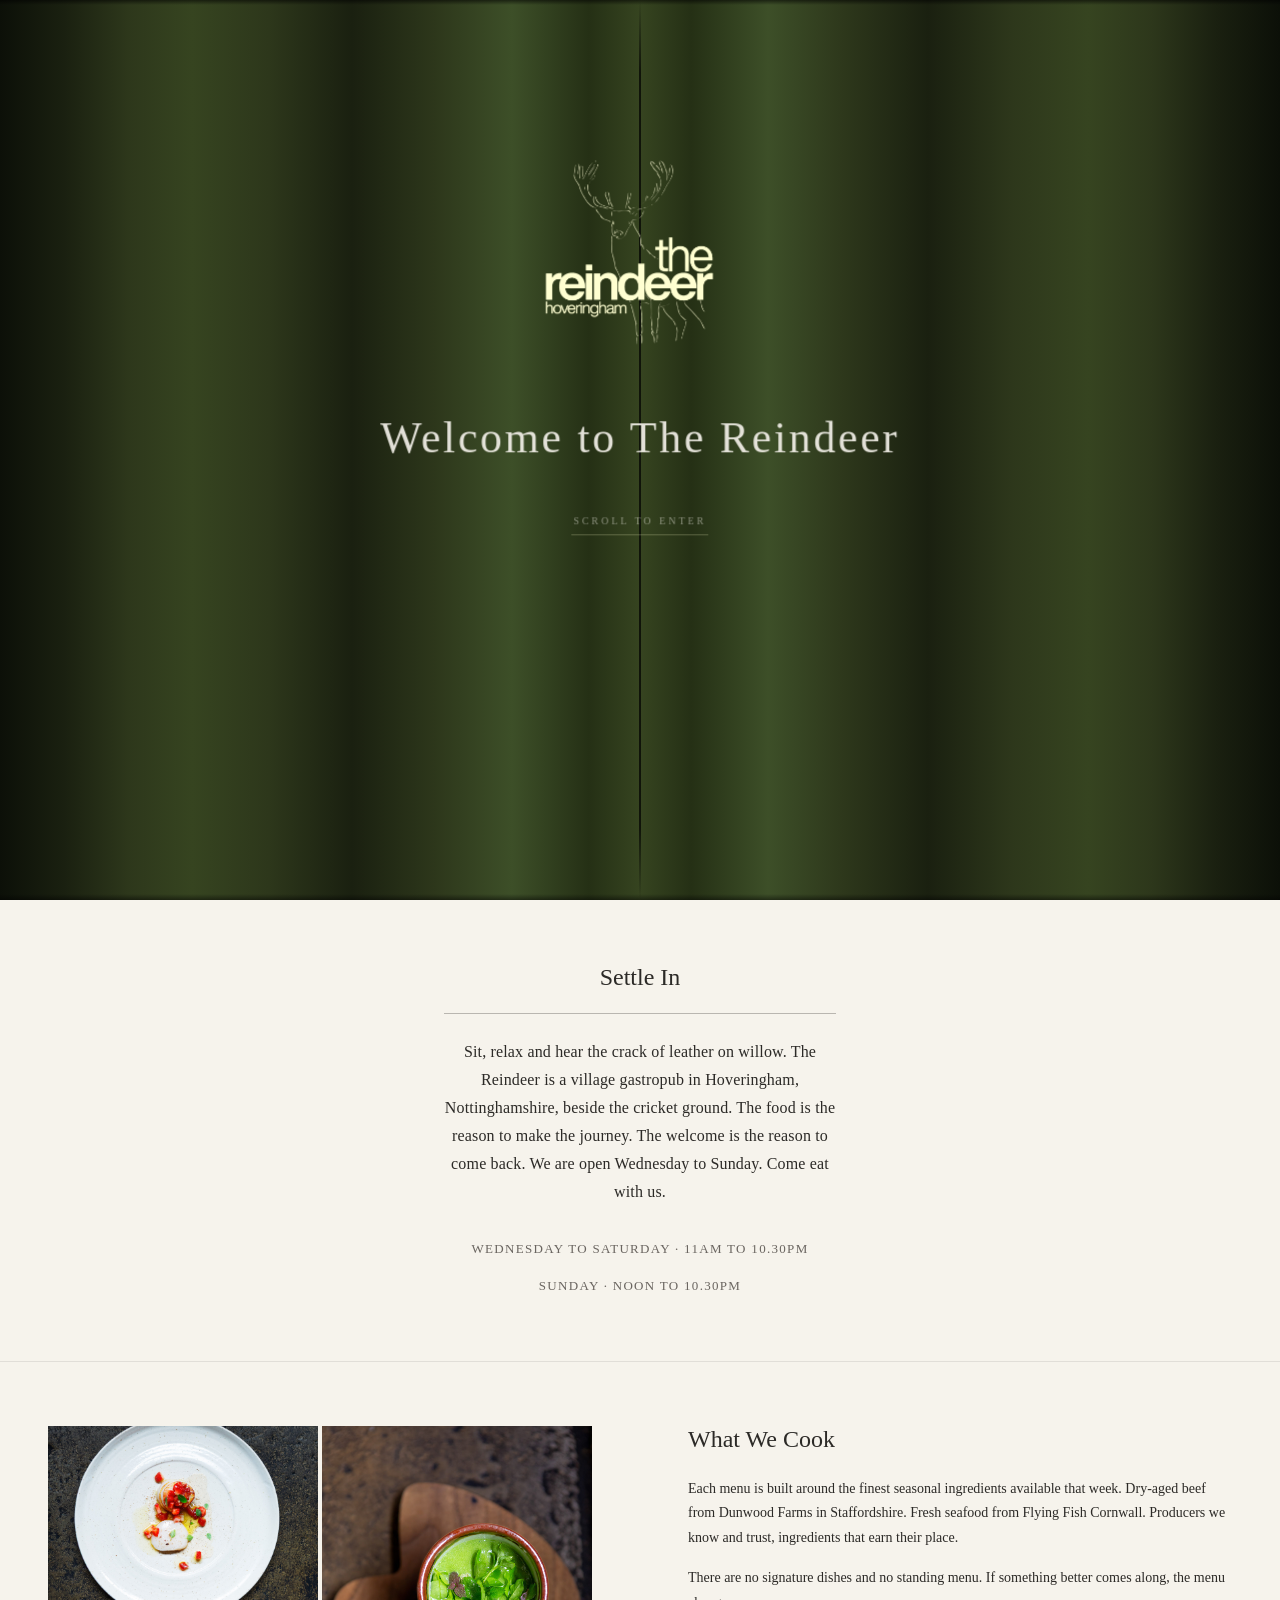
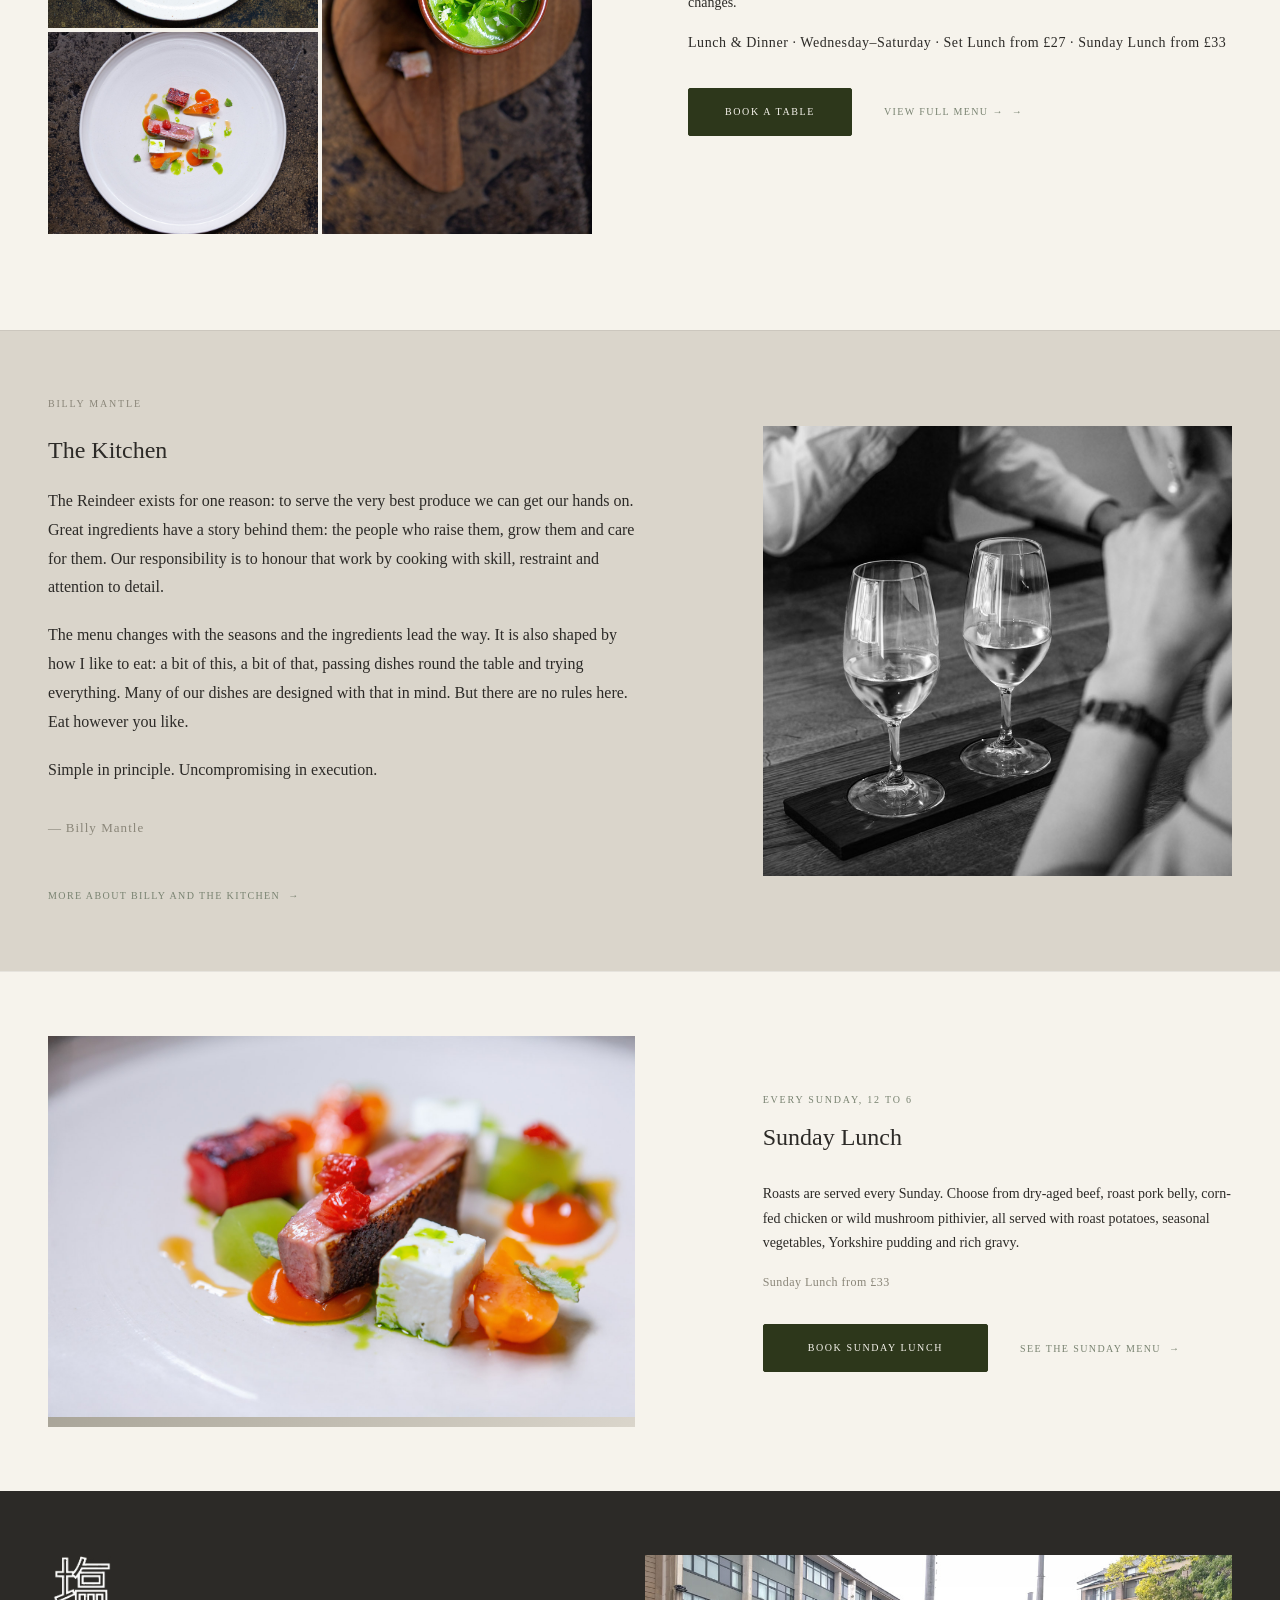
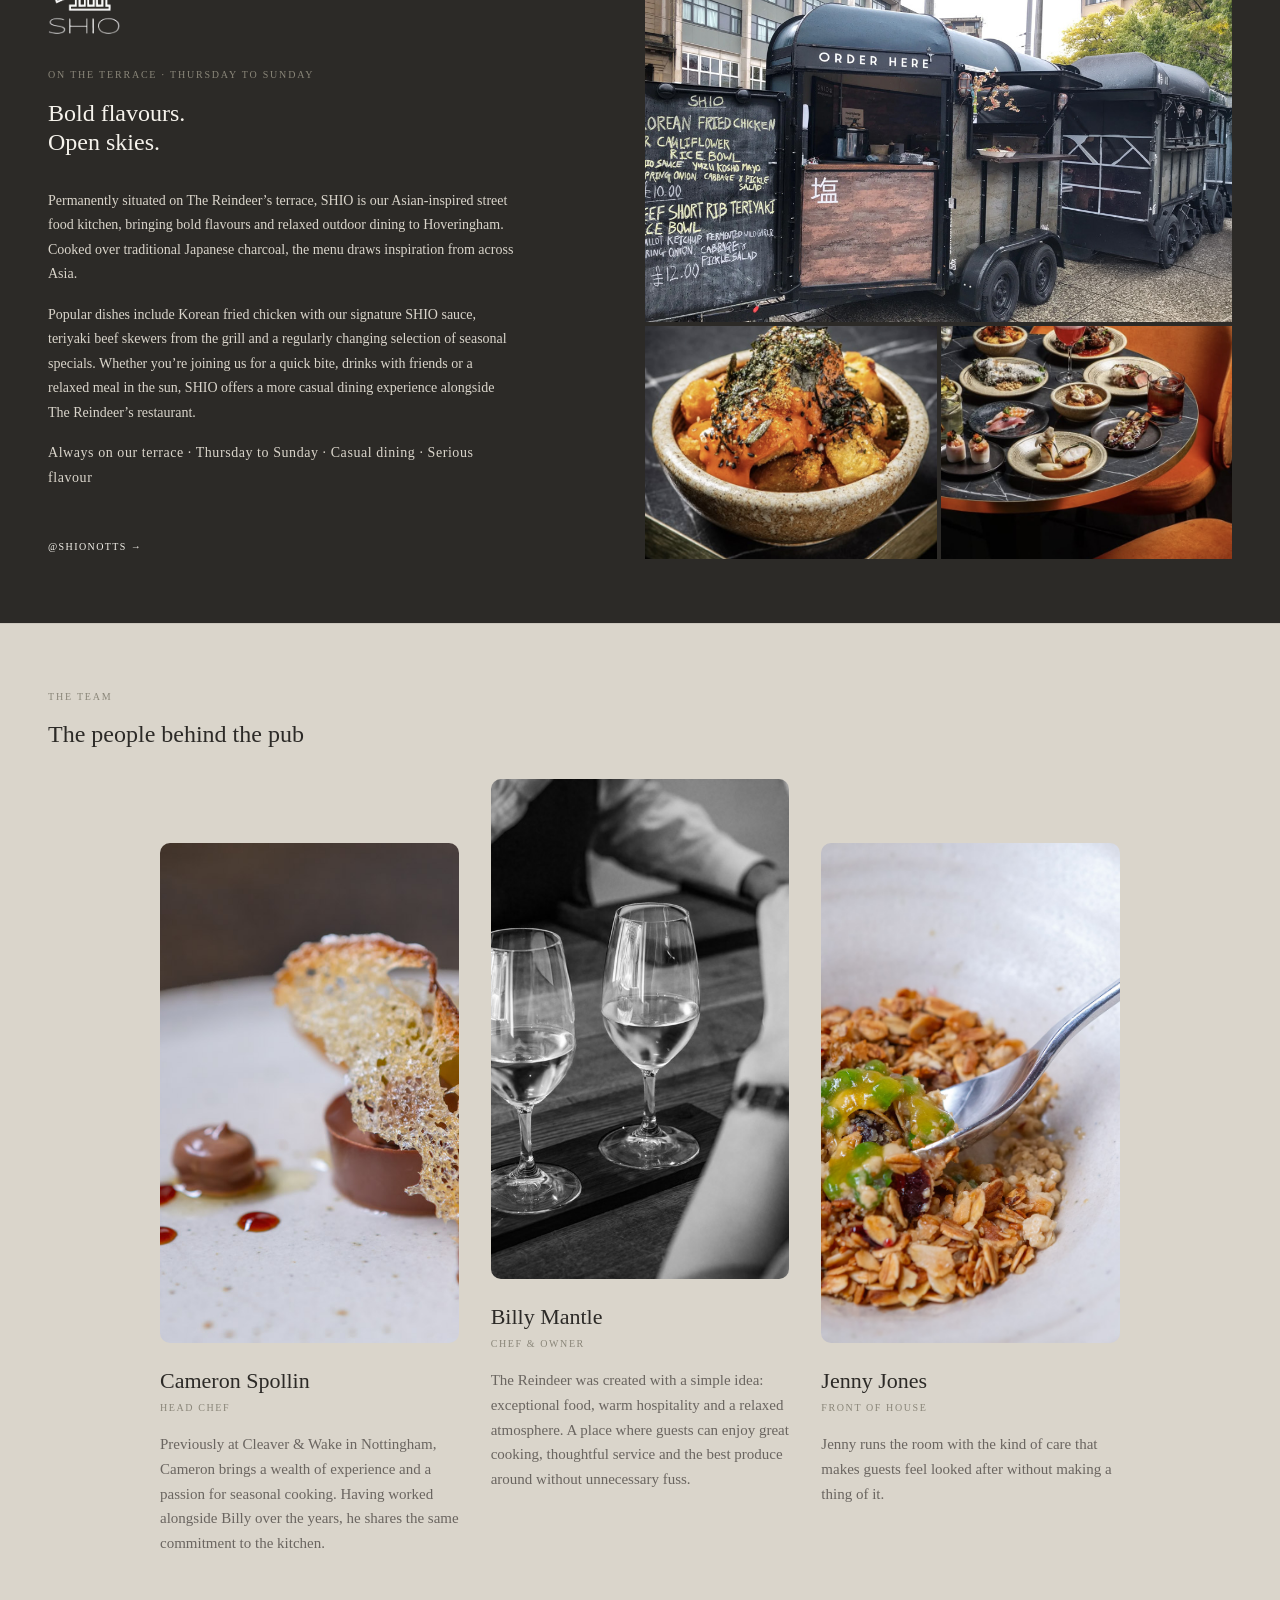
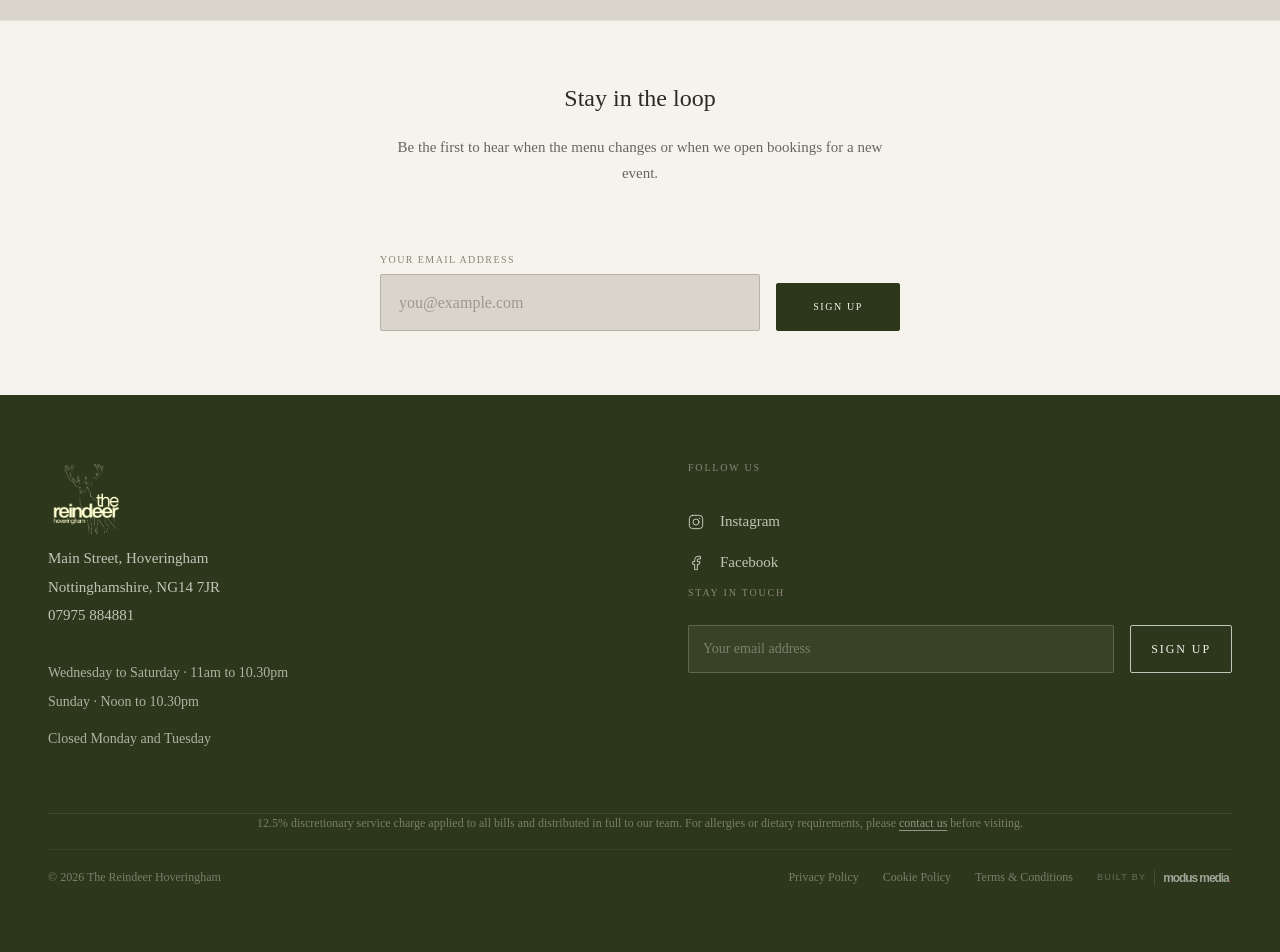
==== commit 8e1bc248: "footer" ====
--- a/index.html
+++ b/index.html
@@ -693,33 +693,28 @@
 
       <div class="footer__grid">
 
-        <!-- Column 1: Brand + Address -->
+        <!-- Column 1: Brand + Address + Hours -->
         <div class="footer__col footer__col--brand">
           <img
-            src="the-reindeer.svg"
+            src="reindeer-full.png"
             alt="The Reindeer Hoveringham"
             class="footer__logo"
-            width="140"
-            height="56"
+            width="85"
+            height="85"
           >
           <address class="footer__address">
             Main Street, Hoveringham<br>
             Nottinghamshire, NG14 7JR<br>
             <a href="tel:07975884881">07975 884881</a>
           </address>
-        </div>
-
-        <!-- Column 2: Hours -->
-        <div class="footer__col footer__col--hours">
-          <span class="footer__heading">Opening Hours</span>
           <ul class="footer__hours" aria-label="Opening hours">
-            <li><span>Wednesday to Saturday</span><span>11am to 10.30pm</span></li>
-            <li><span>Sunday</span><span>Noon to 10.30pm</span></li>
+            <li>Wednesday to Saturday &middot; 11am to 10.30pm</li>
+            <li>Sunday &middot; Noon to 10.30pm</li>
+            <li class="footer__hours-note">Closed Monday and Tuesday</li>
           </ul>
-          <p class="footer__hours-note">Closed Monday and Tuesday</p>
-        </div>
-
-        <!-- Column 3: Social + Email signup -->
+        </div>
+
+        <!-- Column 2: Social + Email signup -->
         <div class="footer__col footer__col--connect">
           <span class="footer__heading">Follow Us</span>
           <div class="footer__social">
@@ -753,7 +748,7 @@
       </div>
 
       <div class="footer__bottom">
-        <p class="footer__service-charge">
+        <p class="footer__service-charge footer__service-charge--centred">
           12.5% discretionary service charge applied to all bills and distributed in full to our team.
           For allergies or dietary requirements, please <a href="/contact/">contact us</a> before visiting.
         </p>
--- a/css/style.css
+++ b/css/style.css
@@ -561,7 +561,9 @@
   top: 100%;
   left: 50%;
   transform: translateX(-50%) translateY(-4px);
-  background: var(--clr-green);
+  background: rgba(20, 18, 15, 0.42);
+  backdrop-filter: blur(12px);
+  -webkit-backdrop-filter: blur(12px);
   border: 1px solid rgba(246, 243, 236, 0.1);
   border-radius: 2px;
   min-width: 180px;
@@ -571,6 +573,12 @@
   pointer-events: none;
   transition: opacity 180ms var(--ease-out), transform 180ms var(--ease-out);
   z-index: 1000;
+}
+
+.site-nav.is-scrolled .nav__dropdown {
+  background: var(--clr-green);
+  backdrop-filter: none;
+  -webkit-backdrop-filter: none;
 }
 
 .nav__item--open .nav__dropdown {
@@ -1477,8 +1485,8 @@
 .footer__col--brand { gap: var(--sp-5); }
 
 .footer__logo {
-  height: 40px;
-  width: auto;
+  width: 85px;
+  height: 85px;
   display: block;
 }
 
@@ -1520,26 +1528,21 @@
   list-style: none;
   display: flex;
   flex-direction: column;
+  gap: 0.5rem;
+  margin-top: var(--sp-4);
 }
 
 .footer__hours li {
   font-family: var(--font-body);
   font-size: 0.875rem;
   color: rgba(246, 243, 236, 0.65);
-  display: flex;
-  justify-content: space-between;
-  gap: var(--sp-4);
-  padding-block: 0.5rem;
-  border-bottom: 1px solid rgba(246, 243, 236, 0.06);
-}
-
-.footer__hours li span:first-child { color: rgba(246, 243, 236, 0.82); }
+  line-height: 1.5;
+}
 
 .footer__hours-note {
-  font-family: var(--font-body);
   font-size: 0.75rem;
   color: rgba(246, 243, 236, 0.35);
-  margin-top: var(--sp-3);
+  margin-top: var(--sp-1);
 }
 
 .footer__social {
@@ -1607,6 +1610,10 @@
   line-height: 1.6;
 }
 
+.footer__service-charge--centred {
+  text-align: center;
+}
+
 .footer__service-charge a {
   color: rgba(246, 243, 236, 0.5);
   text-decoration: underline;
@@ -1647,8 +1654,7 @@
 
 .footer__legal a:hover { color: rgba(246, 243, 236, 0.75); }
 
-@media (min-width: 640px)  { .footer__grid { grid-template-columns: repeat(2, 1fr); } }
-@media (min-width: 1024px) { .footer__grid { grid-template-columns: 1fr 1fr 1fr; gap: var(--sp-12); } }
+@media (min-width: 768px)  { .footer__grid { grid-template-columns: repeat(2, 1fr); gap: var(--sp-12); } }
 
 
 /* -------------------------------------------------------------
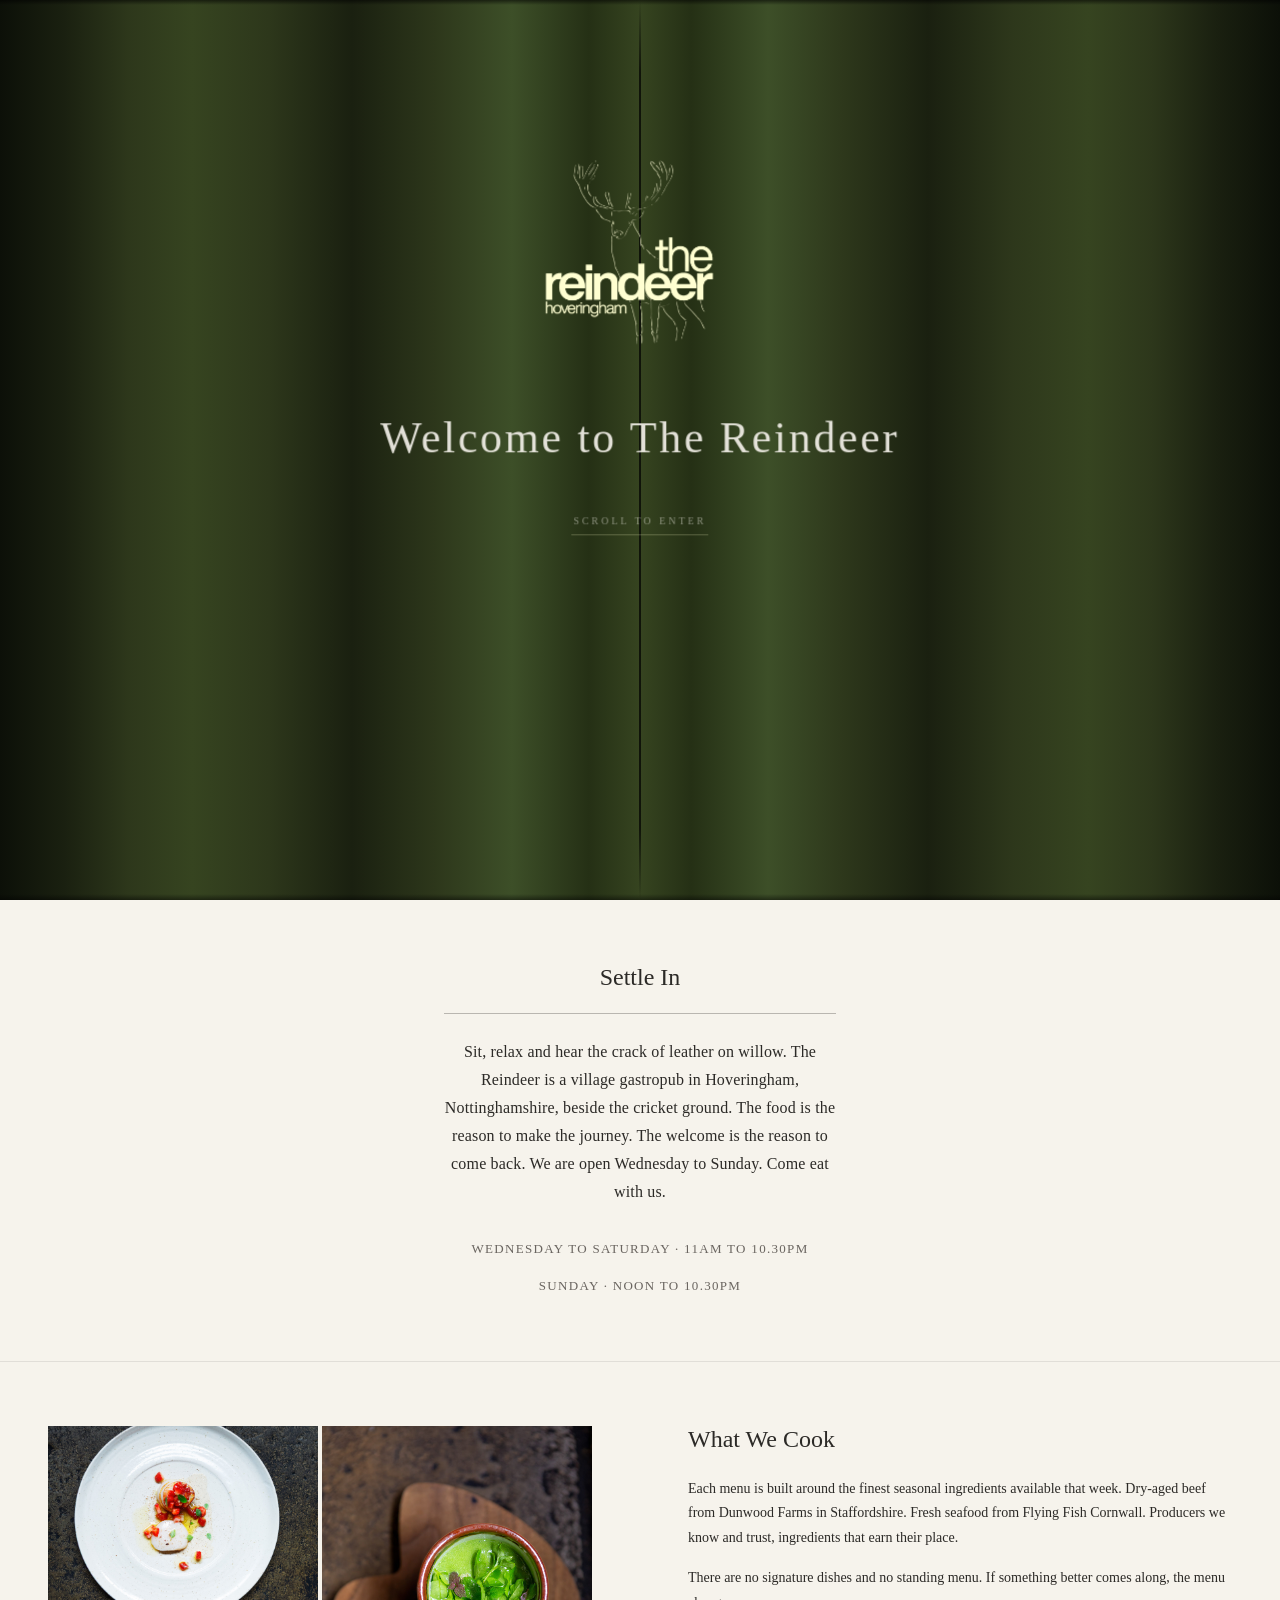
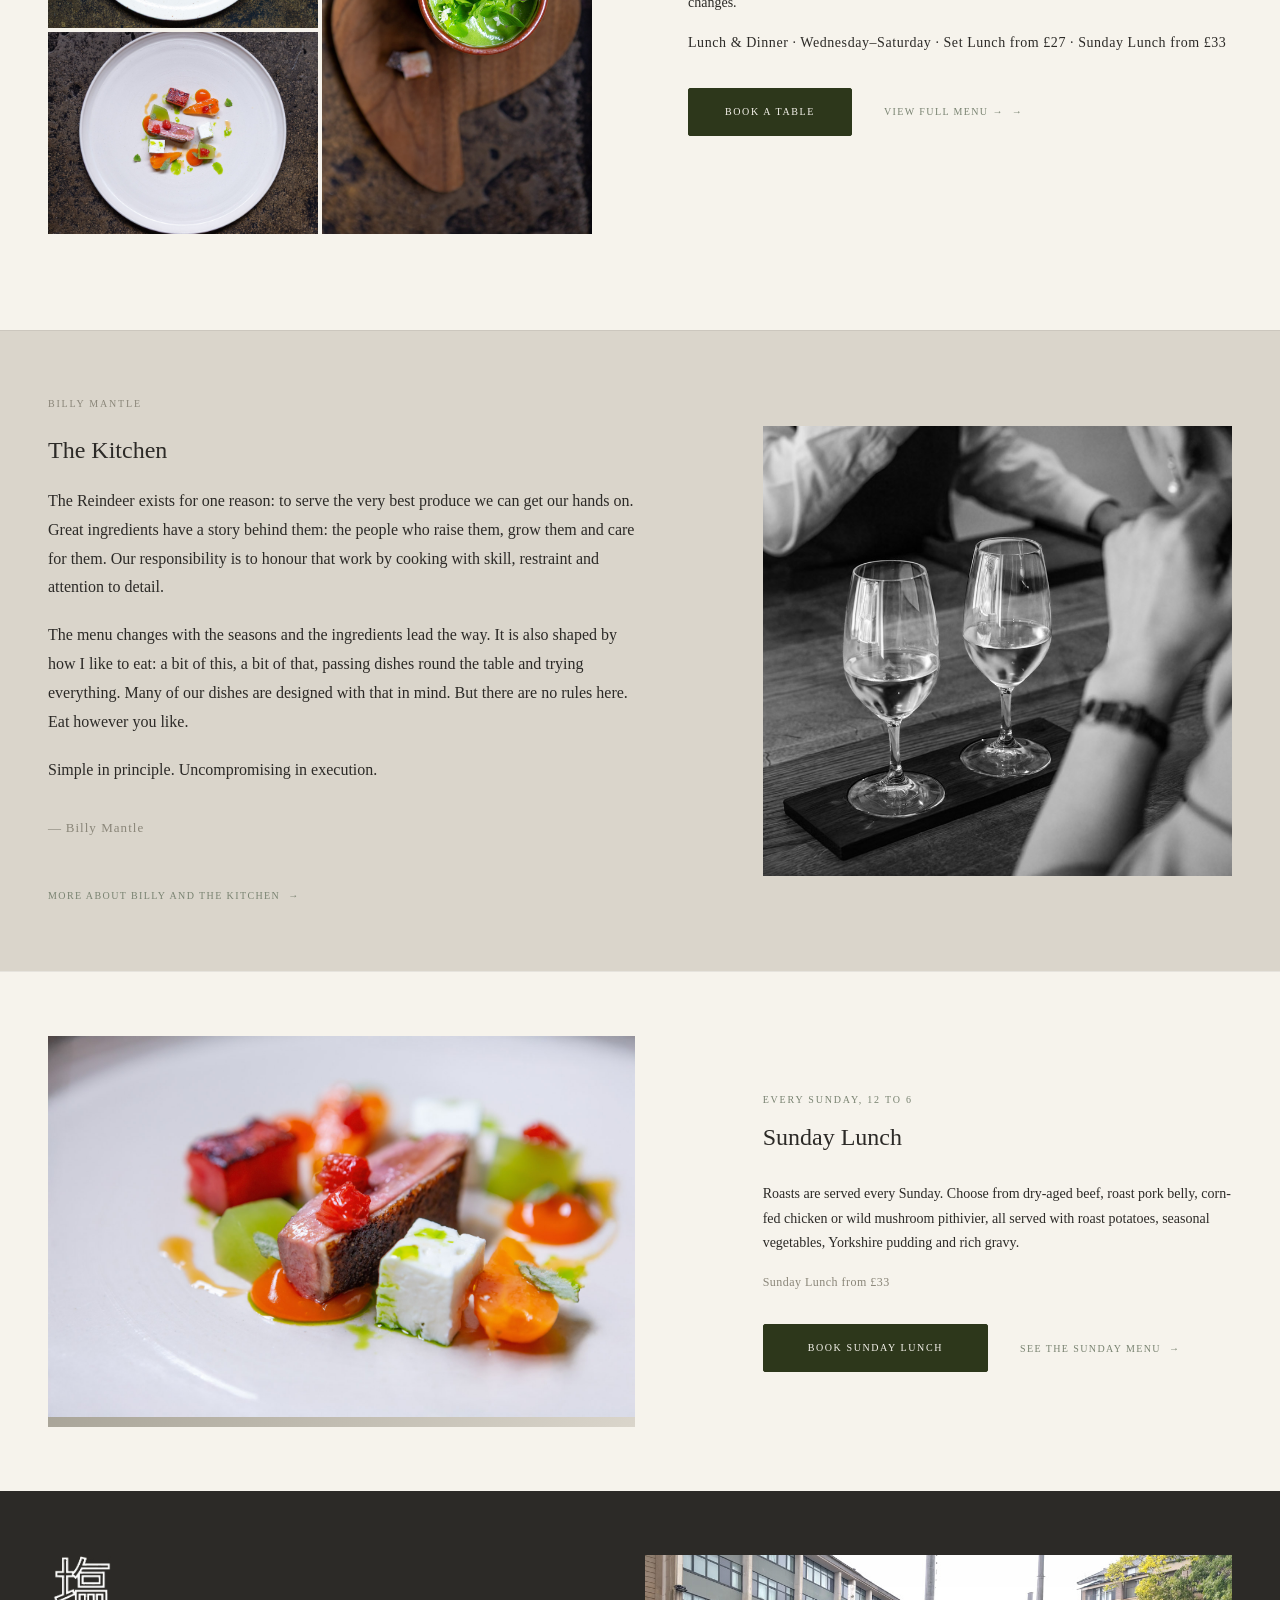
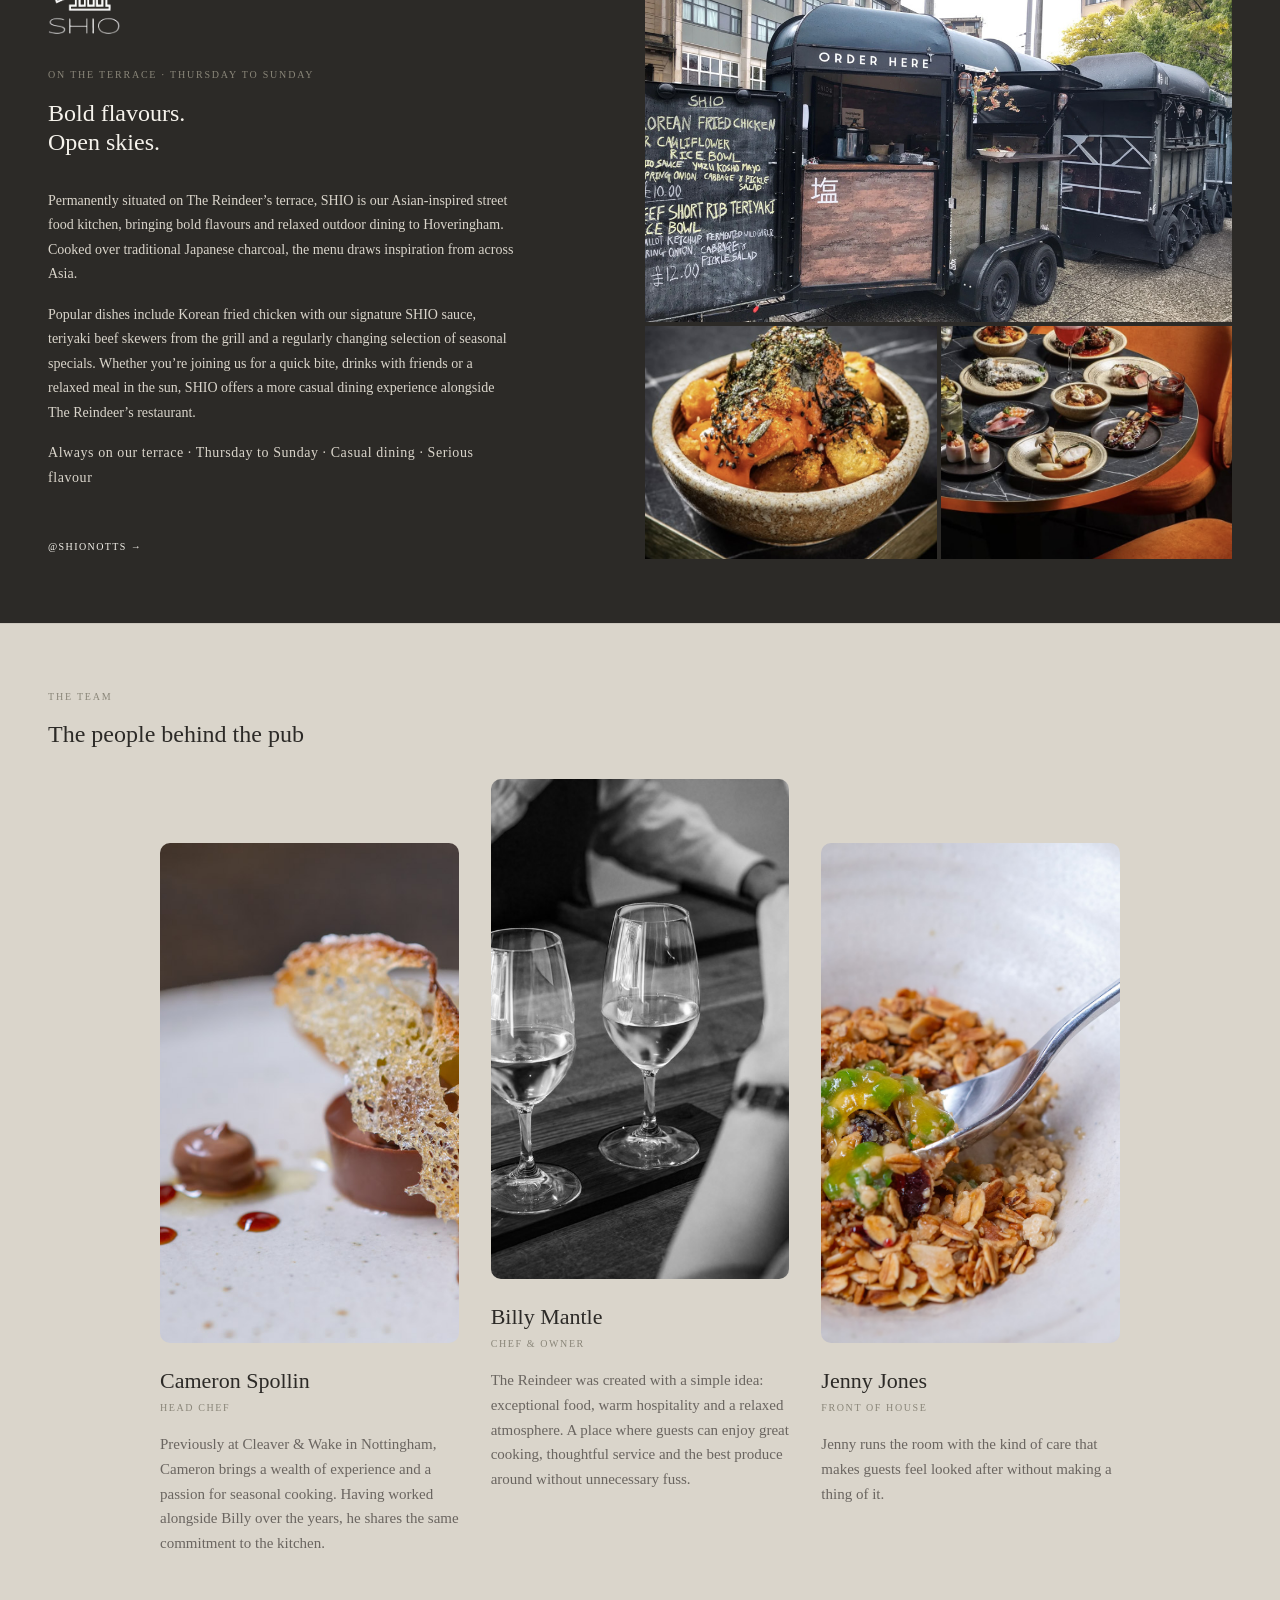
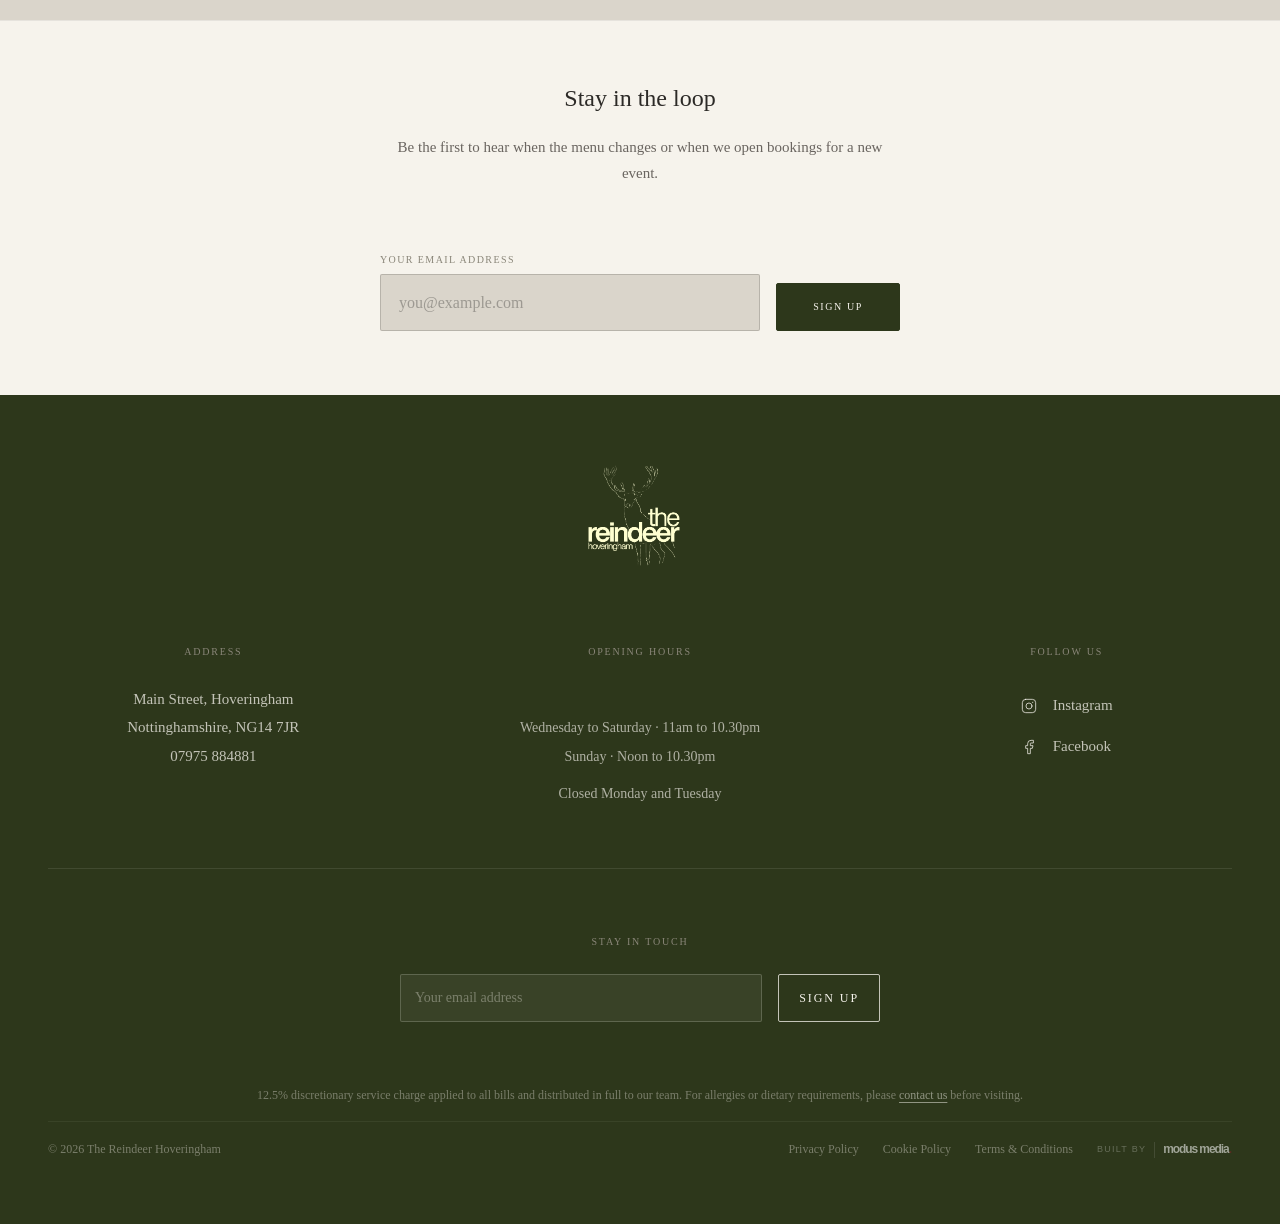
==== commit 4ae4425d: "footer fixed" ====
--- a/index.html
+++ b/index.html
@@ -691,22 +691,32 @@
   <footer class="site-footer" role="contentinfo">
     <div class="container">
 
+      <!-- Deer badge: centred above columns -->
+      <div class="footer__badge">
+        <img
+          src="reindeer-full.png"
+          alt="The Reindeer Hoveringham"
+          class="footer__logo"
+          width="120"
+          height="120"
+        >
+      </div>
+
       <div class="footer__grid">
 
-        <!-- Column 1: Brand + Address + Hours -->
+        <!-- Column 1: Address -->
         <div class="footer__col footer__col--brand">
-          <img
-            src="reindeer-full.png"
-            alt="The Reindeer Hoveringham"
-            class="footer__logo"
-            width="85"
-            height="85"
-          >
+          <span class="footer__heading">Address</span>
           <address class="footer__address">
             Main Street, Hoveringham<br>
             Nottinghamshire, NG14 7JR<br>
             <a href="tel:07975884881">07975 884881</a>
           </address>
+        </div>
+
+        <!-- Column 2: Opening Hours -->
+        <div class="footer__col footer__col--hours">
+          <span class="footer__heading">Opening Hours</span>
           <ul class="footer__hours" aria-label="Opening hours">
             <li>Wednesday to Saturday &middot; 11am to 10.30pm</li>
             <li>Sunday &middot; Noon to 10.30pm</li>
@@ -714,8 +724,8 @@
           </ul>
         </div>
 
-        <!-- Column 2: Social + Email signup -->
-        <div class="footer__col footer__col--connect">
+        <!-- Column 3: Social -->
+        <div class="footer__col footer__col--social">
           <span class="footer__heading">Follow Us</span>
           <div class="footer__social">
             <a href="https://www.instagram.com/reindeerhoveringham" target="_blank" rel="noopener noreferrer" aria-label="The Reindeer on Instagram (opens in new tab)">
@@ -733,18 +743,21 @@
               Facebook
             </a>
           </div>
-
-          <span class="footer__heading">Stay in Touch</span>
-          <form id="footer-signup-form" name="newsletter-footer" method="POST" data-netlify="true" netlify-honeypot="bot-field-footer" class="footer__signup-form">
-            <input type="hidden" name="form-name" value="newsletter-footer">
-            <p hidden><input name="bot-field-footer" tabindex="-1" aria-hidden="true"></p>
-            <label for="footer-email" class="sr-only">Email address</label>
-            <input type="email" id="footer-email" name="email" placeholder="Your email address" autocomplete="email" required>
-            <button type="submit" class="btn btn--ghost">Sign up</button>
-          </form>
-          <div id="footer-signup-success" class="newsletter__success" role="status" aria-live="polite">You are signed up.</div>
-        </div>
-
+        </div>
+
+      </div>
+
+      <!-- Email collector: centred, full width below grid -->
+      <div class="footer__email-wrap">
+        <span class="footer__heading">Stay in Touch</span>
+        <form id="footer-signup-form" name="newsletter-footer" method="POST" data-netlify="true" netlify-honeypot="bot-field-footer" class="footer__signup-form">
+          <input type="hidden" name="form-name" value="newsletter-footer">
+          <p hidden><input name="bot-field-footer" tabindex="-1" aria-hidden="true"></p>
+          <label for="footer-email" class="sr-only">Email address</label>
+          <input type="email" id="footer-email" name="email" placeholder="Your email address" autocomplete="email" required>
+          <button type="submit" class="btn btn--ghost">Sign up</button>
+        </form>
+        <div id="footer-signup-success" class="newsletter__success" role="status" aria-live="polite">You are signed up.</div>
       </div>
 
       <div class="footer__bottom">
--- a/css/style.css
+++ b/css/style.css
@@ -1472,21 +1472,27 @@
   display: grid;
   grid-template-columns: 1fr;
   gap: var(--sp-8);
-  padding-bottom: var(--sp-8);
-  border-bottom: 1px solid rgba(246, 243, 236, 0.1);
-  margin-bottom: var(--sp-5);
+  margin-bottom: 0;
 }
 
 .footer__col {
   display: flex;
   flex-direction: column;
+  align-items: center;
+  text-align: center;
+}
+
+.footer__badge {
+  display: flex;
+  justify-content: center;
+  margin-bottom: var(--sp-8);
 }
 
 .footer__col--brand { gap: var(--sp-5); }
 
 .footer__logo {
-  width: 85px;
-  height: 85px;
+  width: 120px;
+  height: 120px;
   display: block;
 }
 
@@ -1654,7 +1660,26 @@
 
 .footer__legal a:hover { color: rgba(246, 243, 236, 0.75); }
 
-@media (min-width: 768px)  { .footer__grid { grid-template-columns: repeat(2, 1fr); gap: var(--sp-12); } }
+@media (min-width: 640px)  { .footer__grid { grid-template-columns: repeat(2, 1fr); } }
+@media (min-width: 1024px) { .footer__grid { grid-template-columns: 1fr 1fr 1fr; gap: var(--sp-12); } }
+
+.footer__email-wrap {
+  text-align: center;
+  padding-top: var(--sp-8);
+  padding-bottom: var(--sp-8);
+  border-top: 1px solid rgba(246, 243, 236, 0.1);
+  margin-top: var(--sp-8);
+}
+
+.footer__email-wrap .footer__heading {
+  margin-top: 0;
+  margin-bottom: var(--sp-3);
+}
+
+.footer__email-wrap .footer__signup-form {
+  max-width: 480px;
+  margin-inline: auto;
+}
 
 
 /* -------------------------------------------------------------
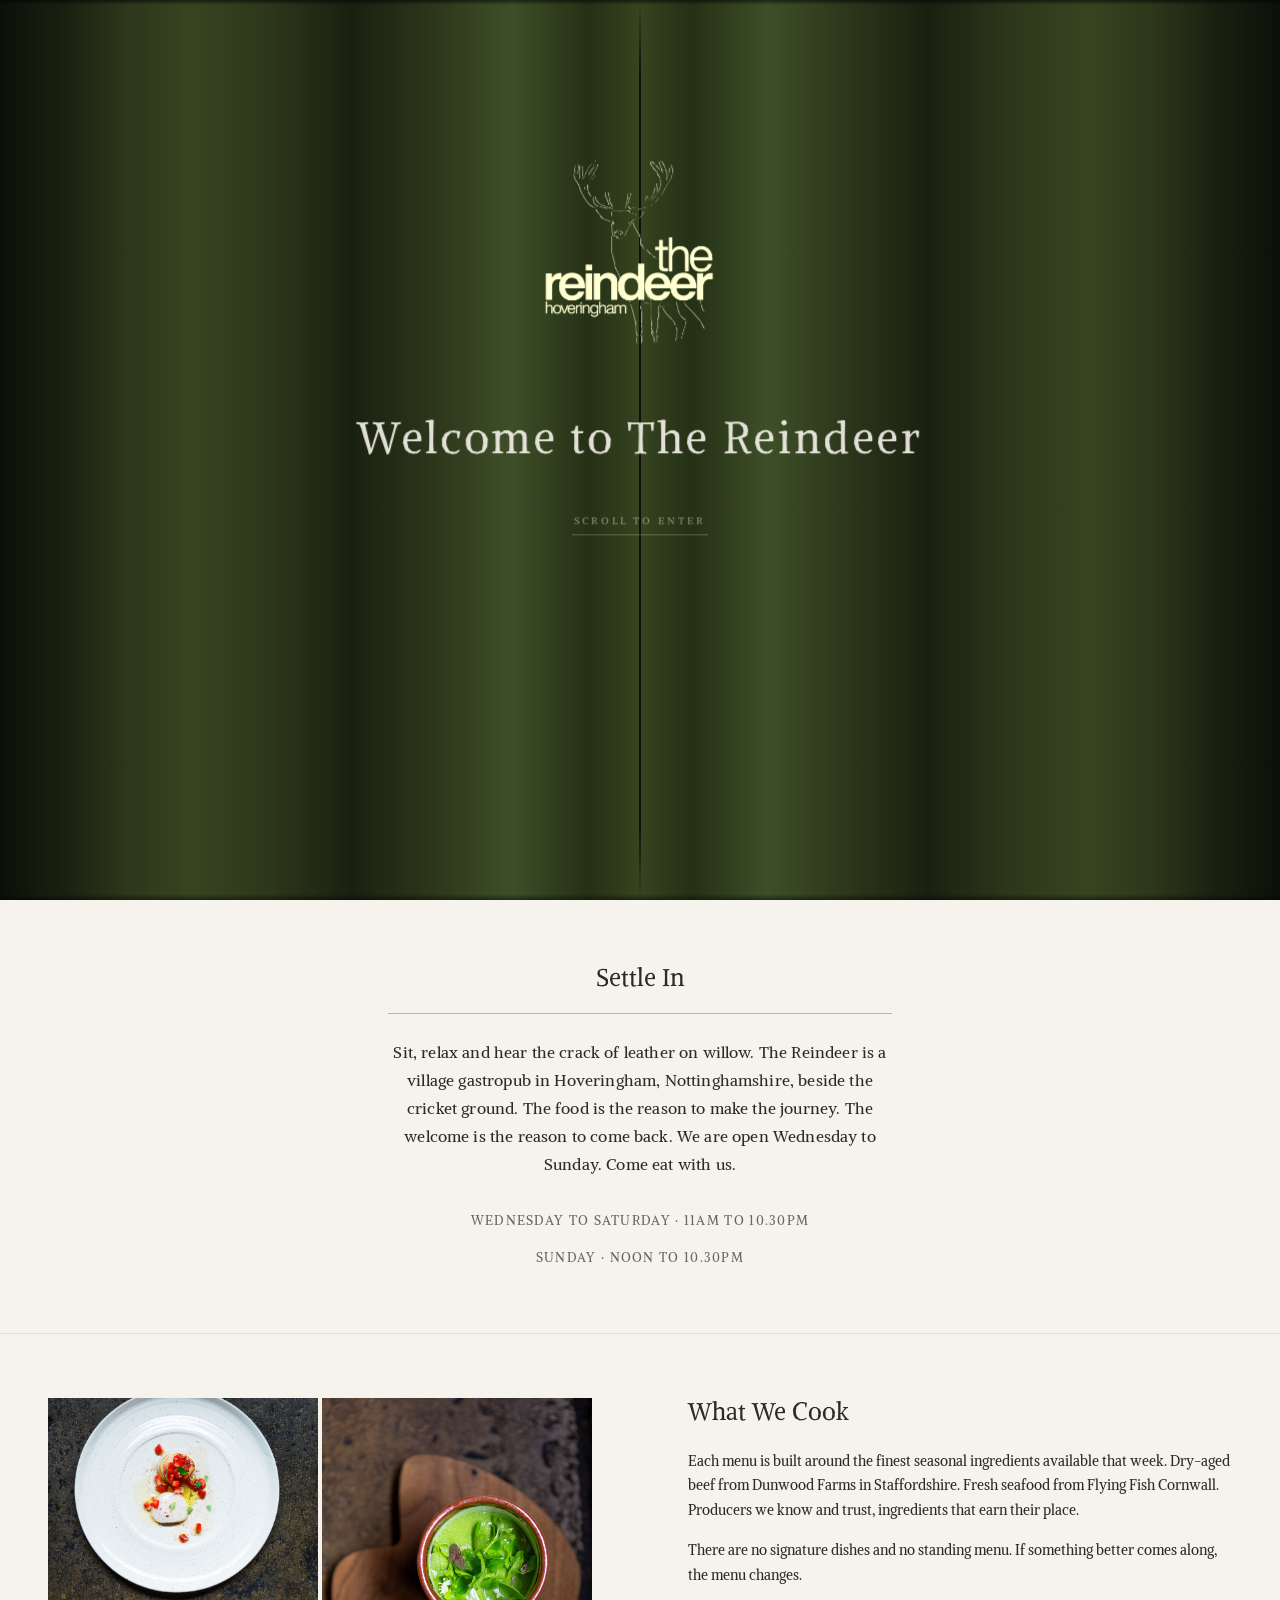
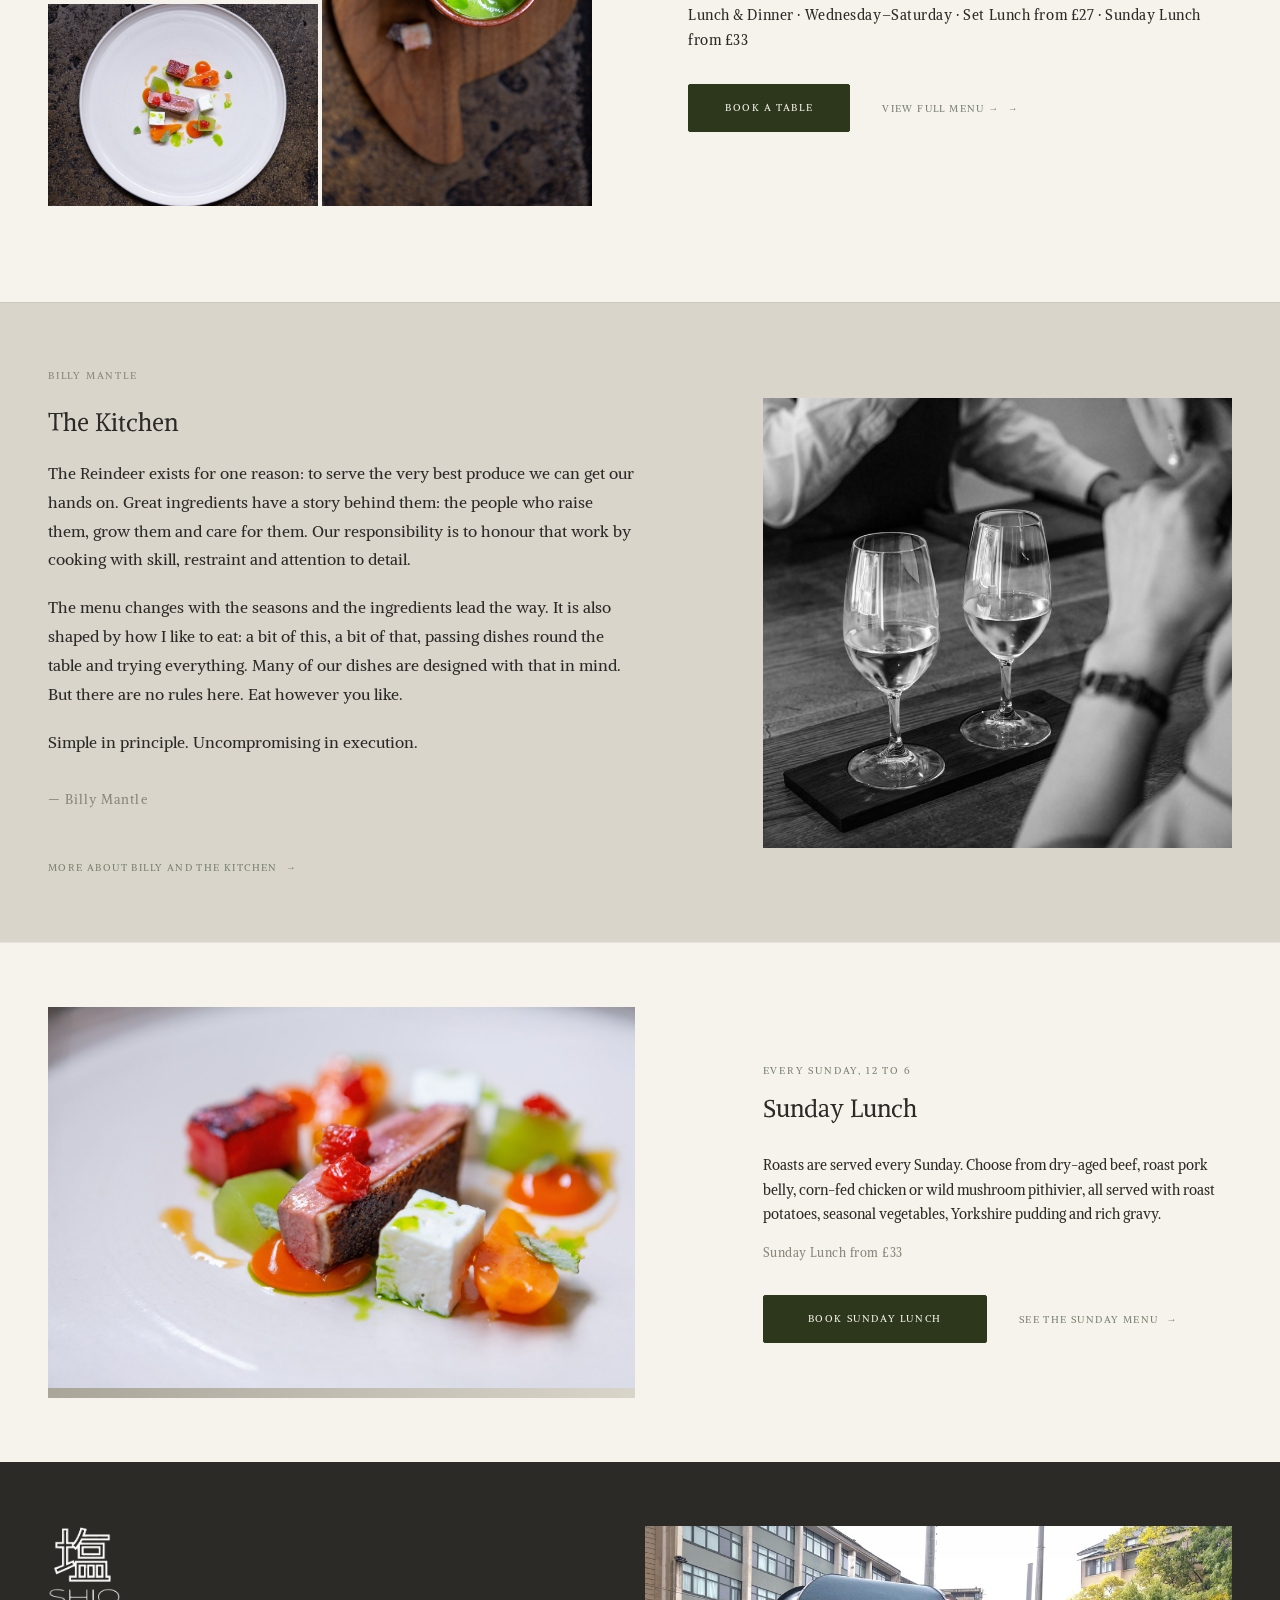
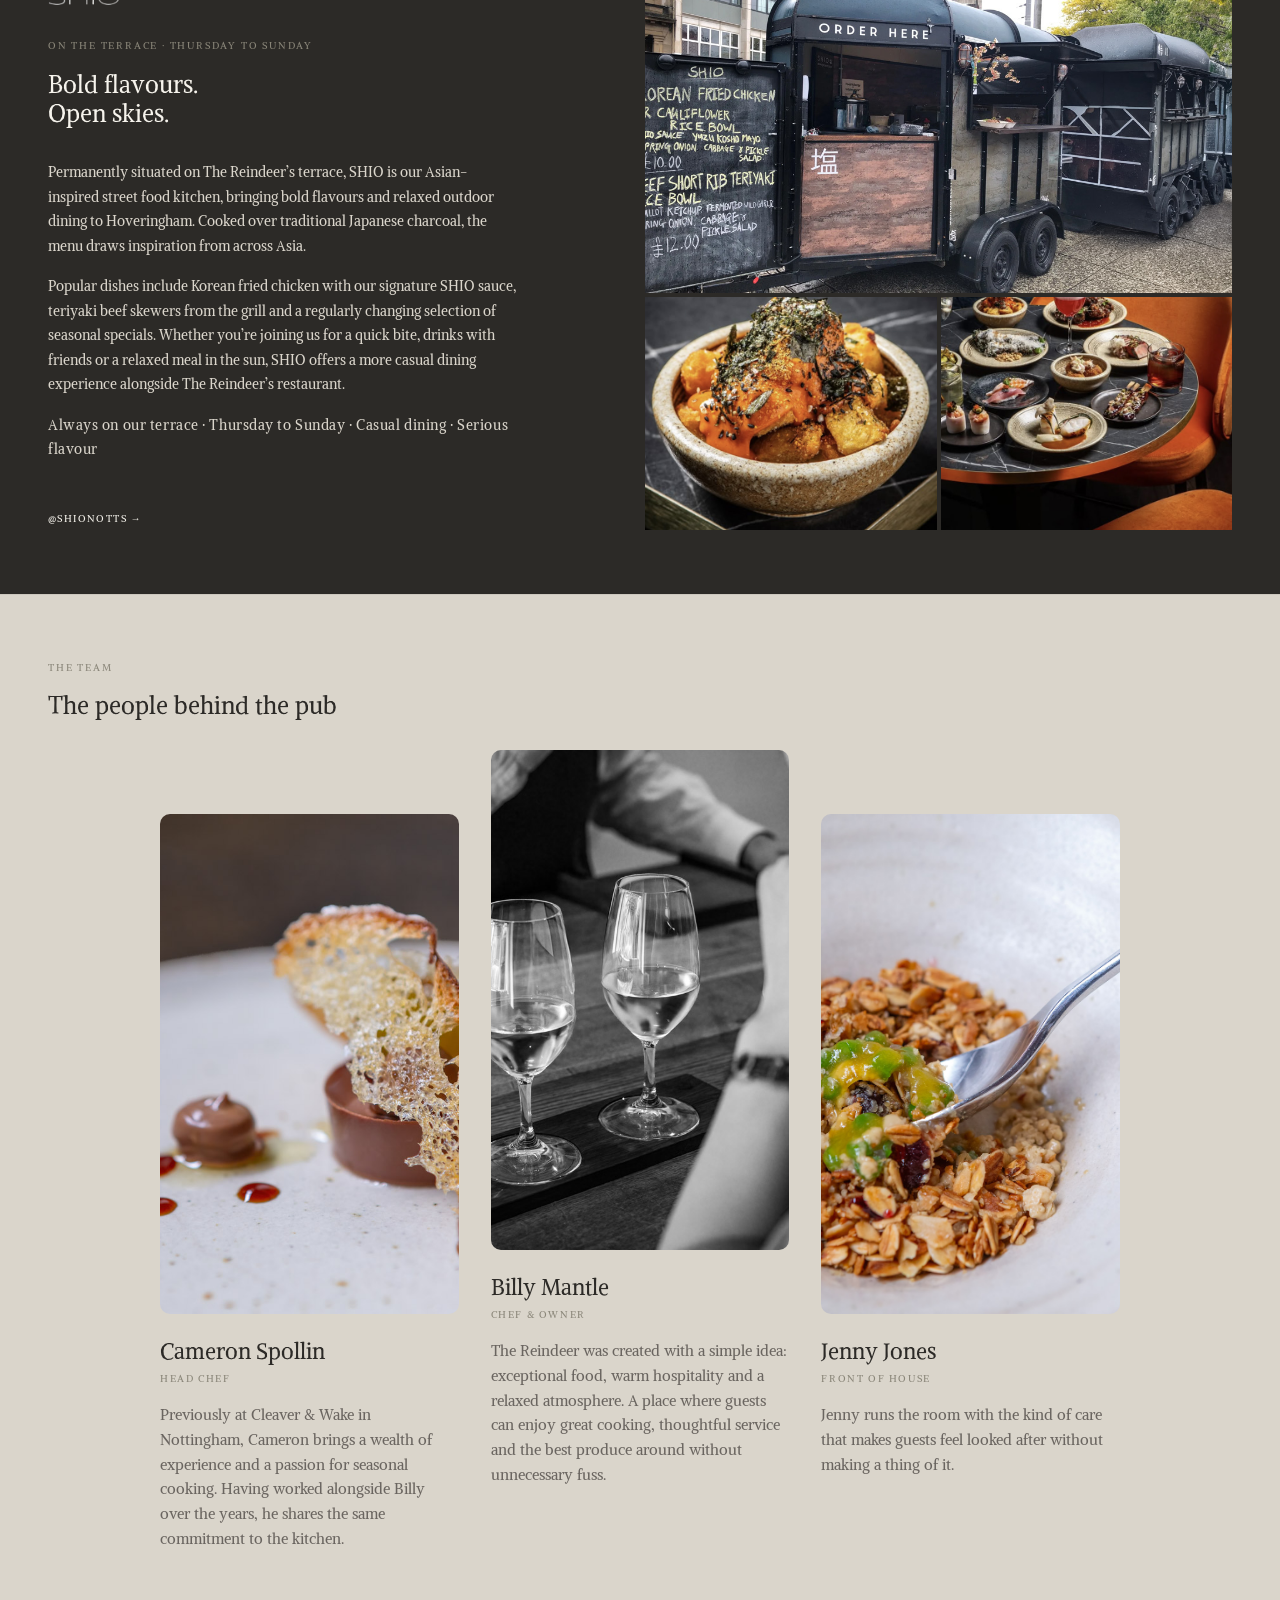
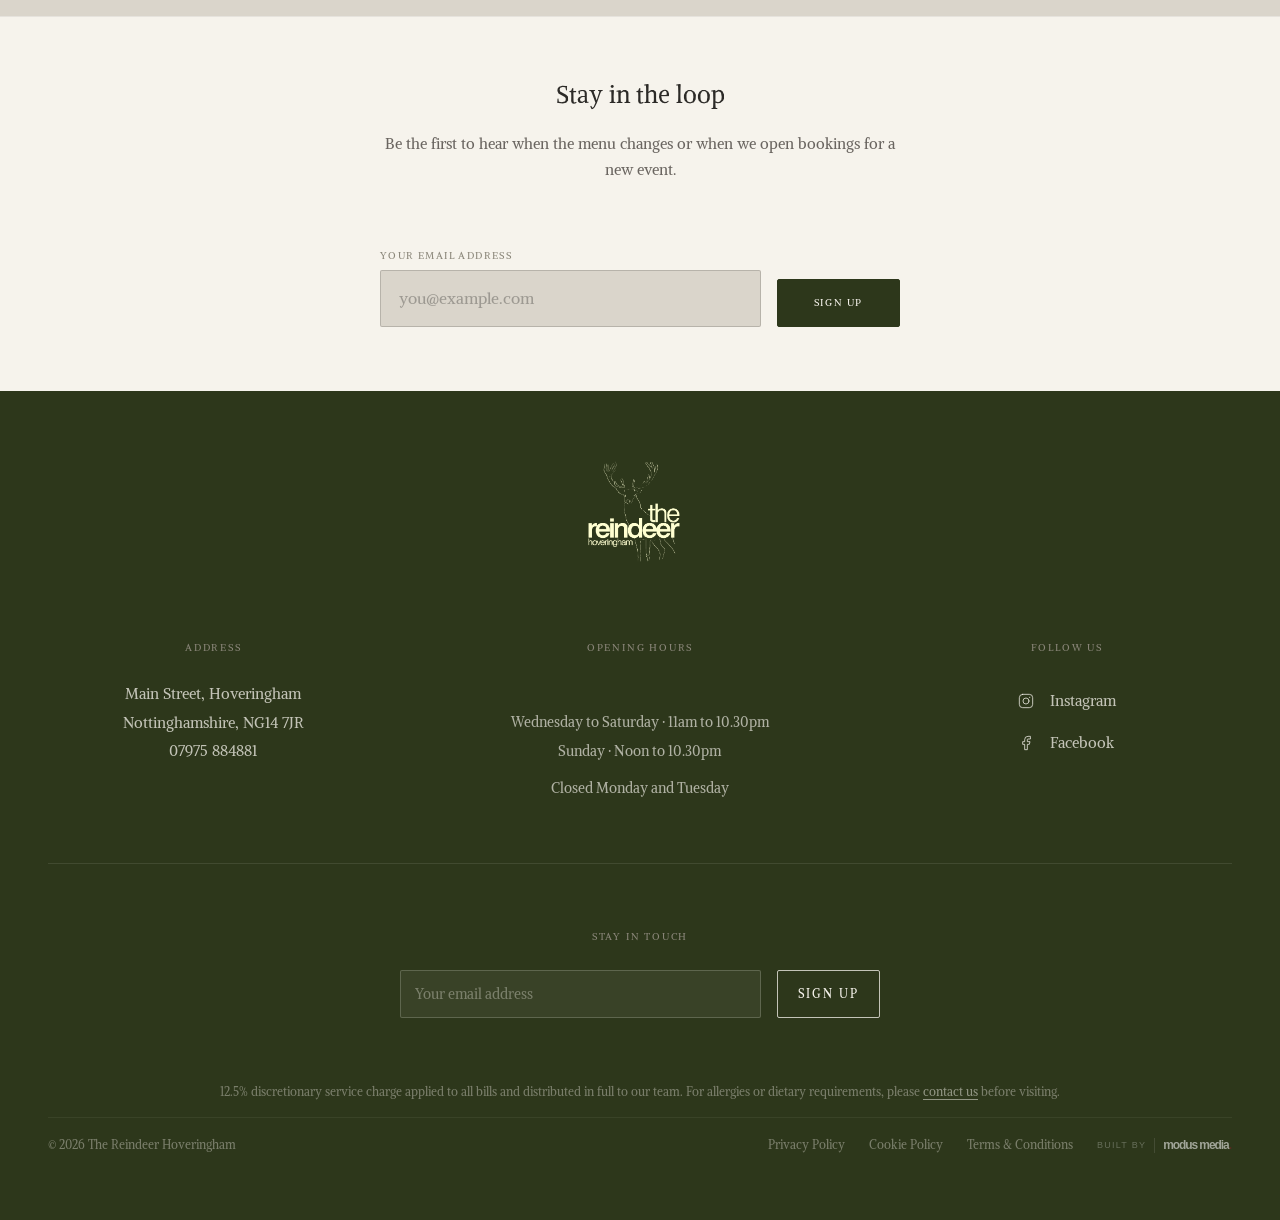
==== commit 9405aee0: "need signing off" ====
--- a/index.html
+++ b/index.html
@@ -182,8 +182,9 @@
               </svg>
             </button>
             <ul class="nav__dropdown" role="list">
-              <li><a href="/menu/">Food and Drink</a></li>
+              <li><a href="/menu/">Menu</a></li>
               <li><a href="/sunday-lunch/">Sunday Lunch</a></li>
+              <li><a href="/drinks/">Drinks</a></li>
             </ul>
           </li>
 
@@ -240,8 +241,9 @@
       <div class="nav__drawer-group">
         <span class="nav__drawer-label">Food &amp; Drink</span>
         <ul class="nav__drawer-links" role="list">
-          <li><a href="/menu/">Food and Drink</a></li>
+          <li><a href="/menu/">Menu</a></li>
           <li><a href="/sunday-lunch/">Sunday Lunch</a></li>
+          <li><a href="/drinks/">Drinks</a></li>
         </ul>
       </div>
 
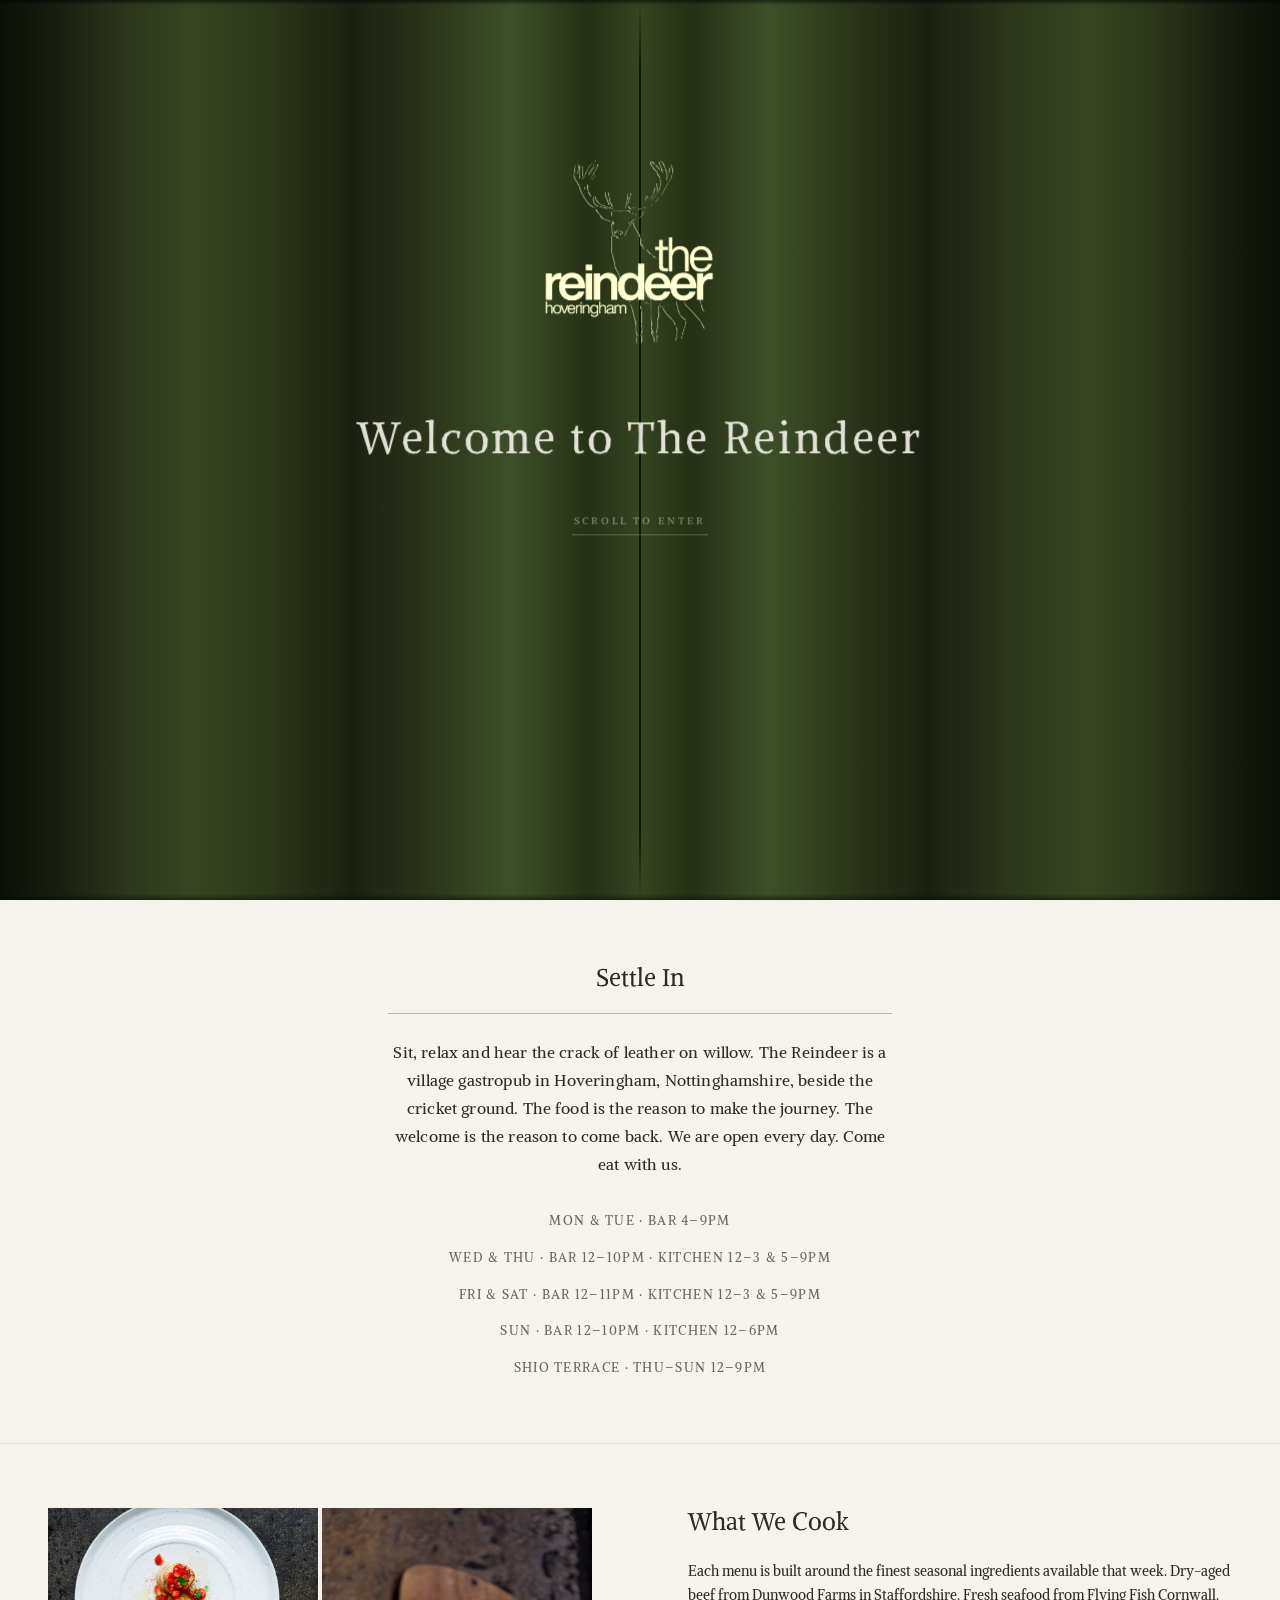
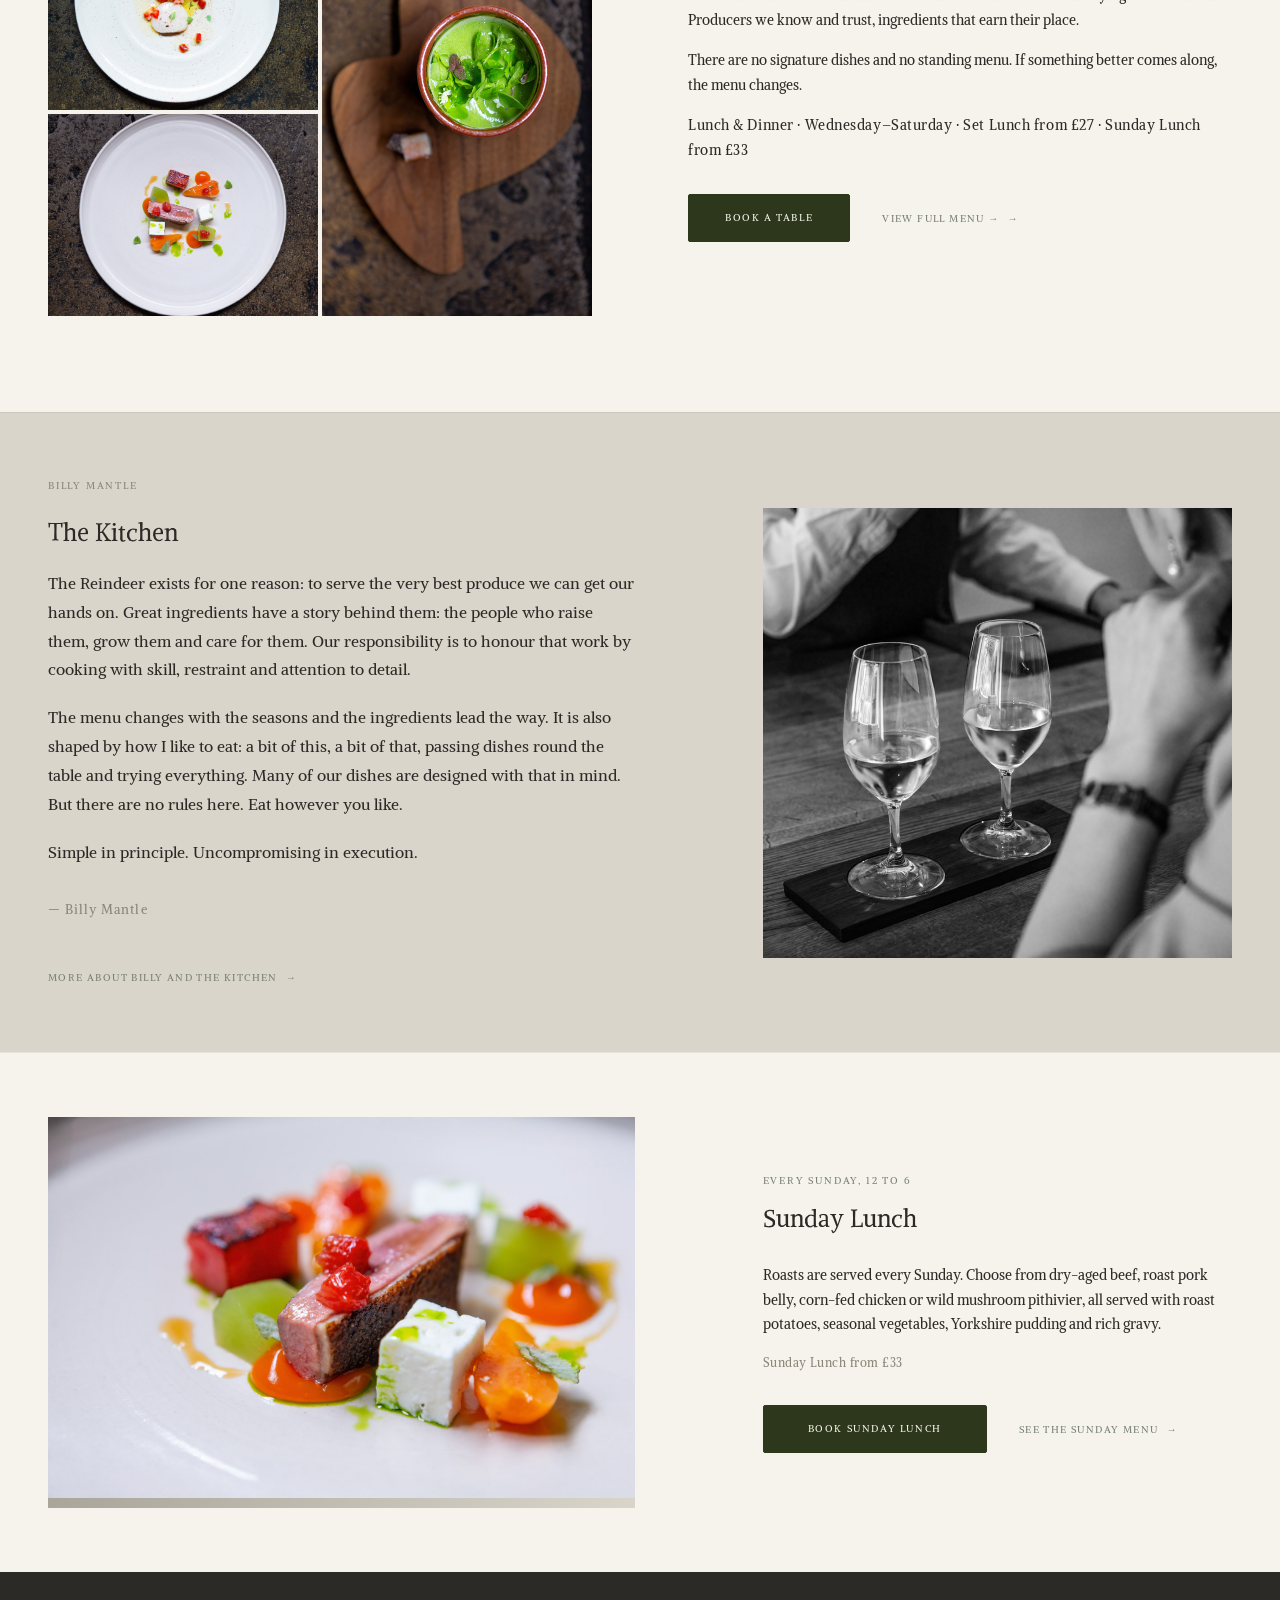
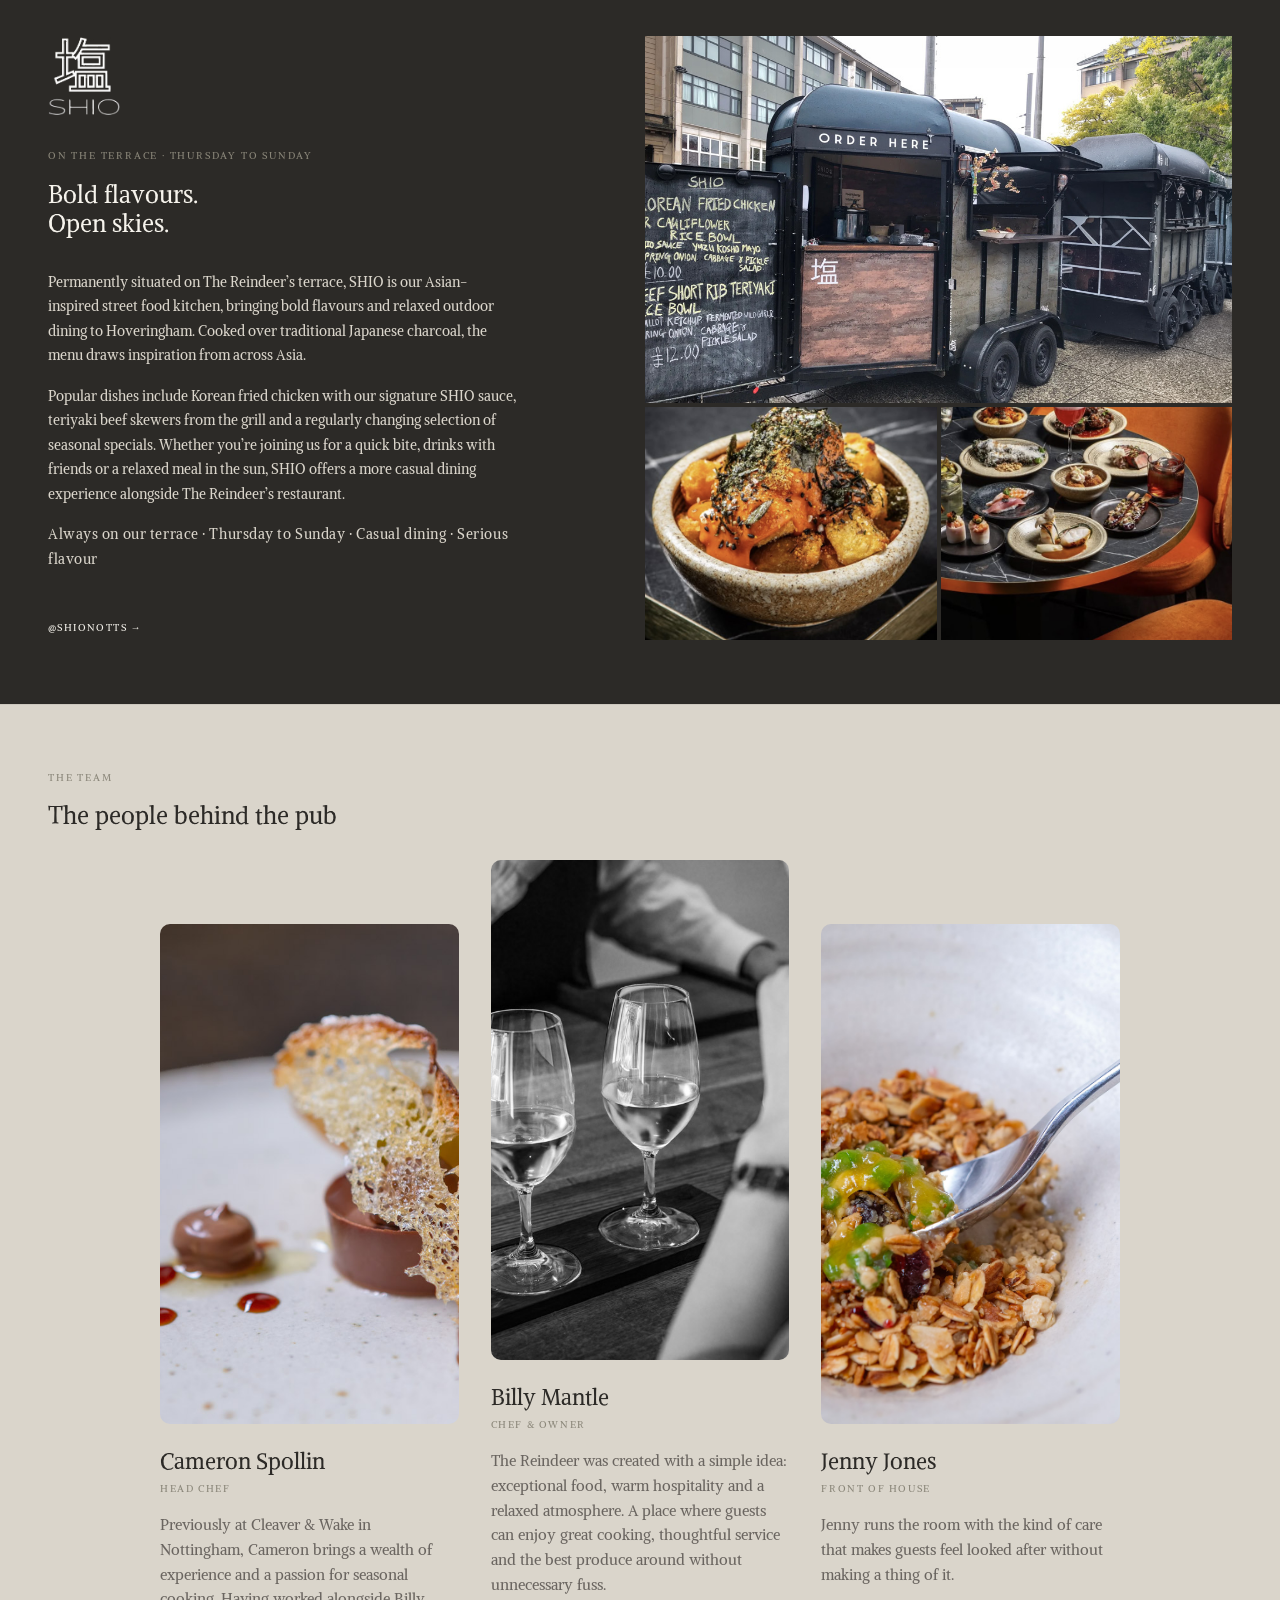
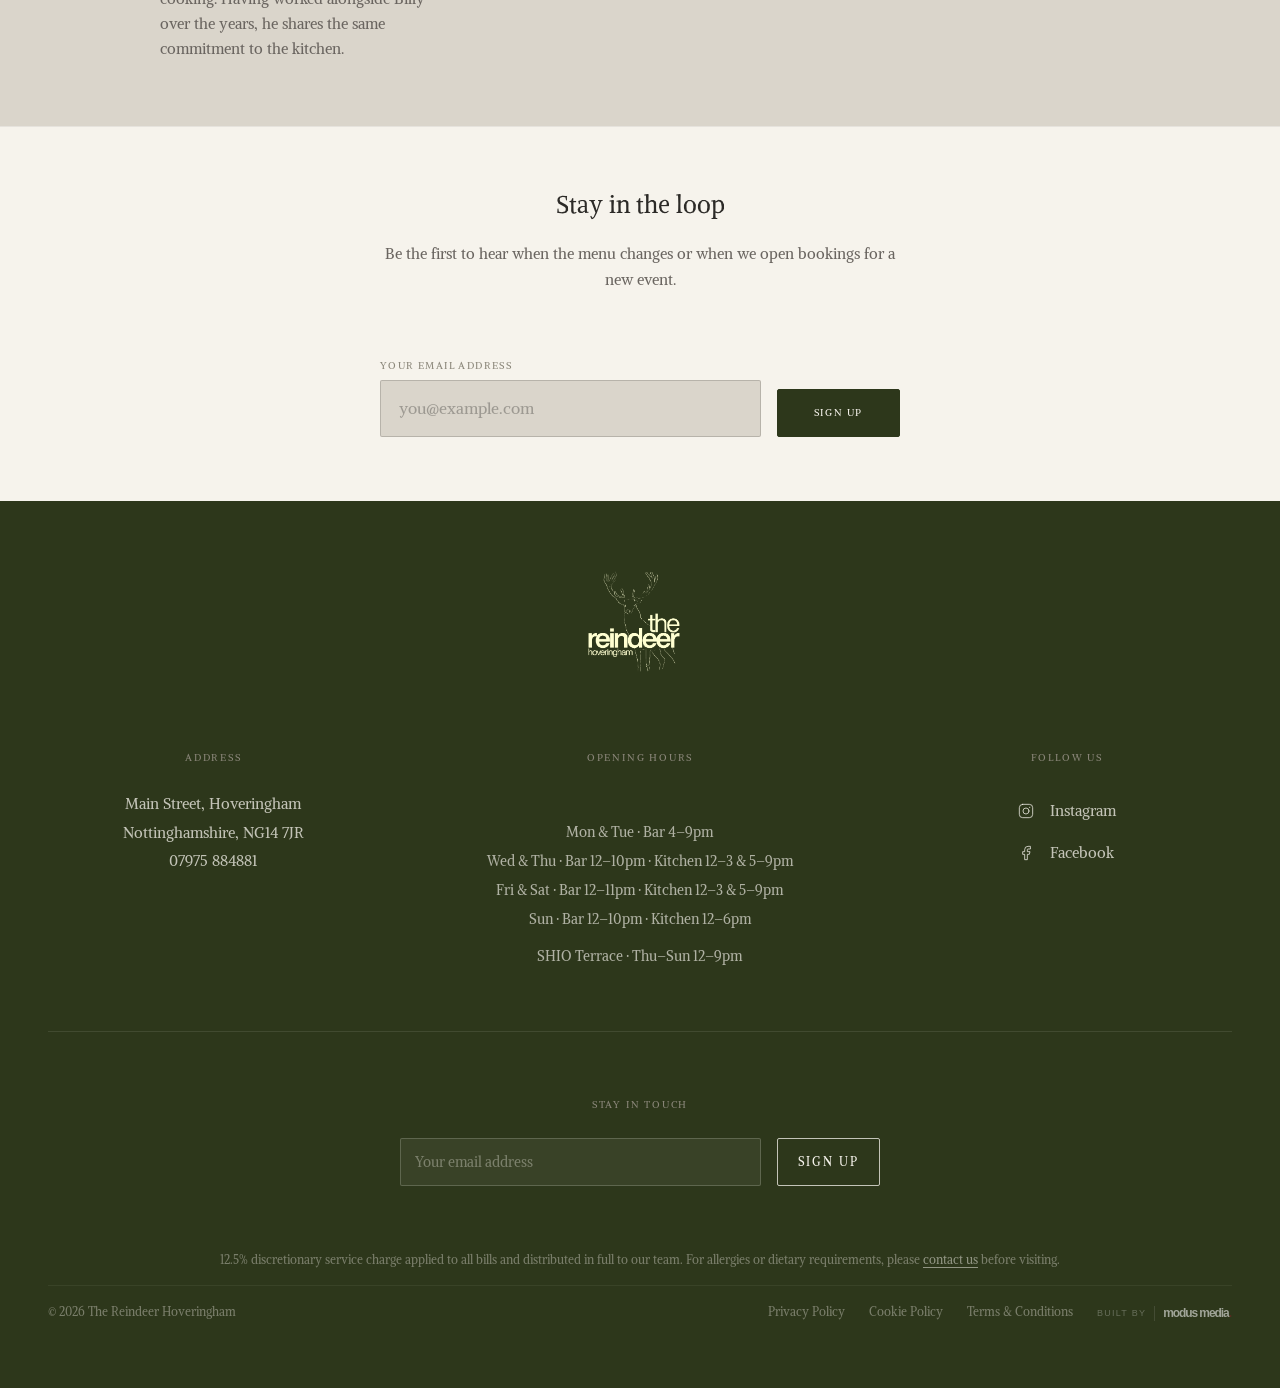
==== commit 9040e48d: "signed off here" ====
--- a/index.html
+++ b/index.html
@@ -7,13 +7,13 @@
 
   <!-- Primary SEO -->
   <title>Village Gastropub, Nottinghamshire | The Reindeer Hoveringham</title>
-  <meta name="description" content="A village gastropub in Hoveringham, Nottinghamshire. Seasonal menus, Sunday lunch and a kitchen that takes produce seriously. Open Wednesday to Sunday.">
+  <meta name="description" content="A village gastropub in Hoveringham, Nottinghamshire. Seasonal menus, Sunday lunch and a kitchen that takes produce seriously. Open seven days a week.">
   <link rel="canonical" href="https://reindeerpub.com/">
 
   <!-- Open Graph -->
   <meta property="og:type"        content="restaurant">
   <meta property="og:title"       content="The Reindeer Hoveringham">
-  <meta property="og:description" content="A village gastropub in Hoveringham, Nottinghamshire. Seasonal menus, Sunday lunch and a kitchen that takes produce seriously. Open Wednesday to Sunday.">
+  <meta property="og:description" content="A village gastropub in Hoveringham, Nottinghamshire. Seasonal menus, Sunday lunch and a kitchen that takes produce seriously. Open seven days a week.">
   <meta property="og:url"         content="https://reindeerpub.com/">
   <meta property="og:site_name"   content="The Reindeer Hoveringham">
   <meta property="og:image"       content="https://reindeerpub.com/assets/images/og/homepage.jpg">
@@ -23,7 +23,7 @@
   <!-- Twitter Card -->
   <meta name="twitter:card"        content="summary_large_image">
   <meta name="twitter:title"       content="The Reindeer Hoveringham">
-  <meta name="twitter:description" content="A village gastropub in Hoveringham, Nottinghamshire. Seasonal menus, Sunday lunch and a kitchen that takes produce seriously. Open Wednesday to Sunday.">
+  <meta name="twitter:description" content="A village gastropub in Hoveringham, Nottinghamshire. Seasonal menus, Sunday lunch and a kitchen that takes produce seriously. Open seven days a week.">
   <meta name="twitter:image"       content="https://reindeerpub.com/assets/images/og/homepage.jpg">
 
   <!-- Favicon -->
@@ -61,7 +61,7 @@
           "postalCode": "NG14 7JR",
           "addressCountry": "GB"
         },
-        "description": "A village gastropub in Hoveringham, Nottinghamshire, beside the cricket ground. Head Chef Billy Mantle cooks seasonal menus built around named local producers. Sunday lunch served every week. Open Wednesday to Sunday.",
+        "description": "A village gastropub in Hoveringham, Nottinghamshire, beside the cricket ground. Head Chef Billy Mantle cooks seasonal menus built around named local producers. Sunday lunch served every week. Open seven days a week.",
         "image": "https://reindeerpub.com/assets/images/og/homepage.jpg",
         "geo": {
           "@type": "GeoCoordinates",
@@ -69,6 +69,12 @@
           "longitude": -0.96111
         },
         "openingHoursSpecification": [
+          {
+            "@type": "OpeningHoursSpecification",
+            "dayOfWeek": ["Monday", "Tuesday"],
+            "opens": "16:00",
+            "closes": "21:00"
+          },
           {
             "@type": "OpeningHoursSpecification",
             "dayOfWeek": ["Wednesday", "Thursday"],
@@ -85,7 +91,7 @@
             "@type": "OpeningHoursSpecification",
             "dayOfWeek": "Sunday",
             "opens": "12:00",
-            "closes": "18:00"
+            "closes": "22:00"
           }
         ],
         "servesCuisine": ["British", "Modern British", "Gastropub"],
@@ -303,8 +309,8 @@
 
       <div class="hero__content container">
         <span class="hero__eyebrow">Village gastropub &middot; Hoveringham, Nottinghamshire</span>
-        <h1 class="hero__title">Good food, warm hospitality and a relaxed atmosphere.</h1>
-        <p class="hero__opening">Opening July 2026</p>
+        <h1 class="hero__title">Bar Now Open</h1>
+        <p class="hero__announce">Kitchen opening 10th July 2026 &middot; Bookings now live</p>
         <div class="hero__actions">
           <a href="/book/" class="btn btn--ghost">Reserve a Table</a>
           <a href="#menu" class="text-link text-link--light">See what we cook</a>
@@ -331,11 +337,14 @@
           <p class="philosophy__text reveal">
             Sit, relax and hear the crack of leather on willow. The Reindeer is a village
             gastropub in Hoveringham, Nottinghamshire, beside the cricket ground. The food is the reason to make the journey.
-            The welcome is the reason to come back. We are open Wednesday to Sunday. Come eat with us.
+            The welcome is the reason to come back. We are open every day. Come eat with us.
           </p>
           <div class="philosophy__hours reveal">
-            <p>Wednesday to Saturday &middot; 11am to 10.30pm</p>
-            <p>Sunday &middot; Noon to 10.30pm</p>
+            <p>Mon &amp; Tue &middot; Bar 4&ndash;9pm</p>
+            <p>Wed &amp; Thu &middot; Bar 12&ndash;10pm &middot; Kitchen 12&ndash;3 &amp; 5&ndash;9pm</p>
+            <p>Fri &amp; Sat &middot; Bar 12&ndash;11pm &middot; Kitchen 12&ndash;3 &amp; 5&ndash;9pm</p>
+            <p>Sun &middot; Bar 12&ndash;10pm &middot; Kitchen 12&ndash;6pm</p>
+            <p>SHIO Terrace &middot; Thu&ndash;Sun 12&ndash;9pm</p>
           </div>
         </div>
       </div>
@@ -720,9 +729,11 @@
         <div class="footer__col footer__col--hours">
           <span class="footer__heading">Opening Hours</span>
           <ul class="footer__hours" aria-label="Opening hours">
-            <li>Wednesday to Saturday &middot; 11am to 10.30pm</li>
-            <li>Sunday &middot; Noon to 10.30pm</li>
-            <li class="footer__hours-note">Closed Monday and Tuesday</li>
+            <li>Mon &amp; Tue &middot; Bar 4&ndash;9pm</li>
+            <li>Wed &amp; Thu &middot; Bar 12&ndash;10pm &middot; Kitchen 12&ndash;3 &amp; 5&ndash;9pm</li>
+            <li>Fri &amp; Sat &middot; Bar 12&ndash;11pm &middot; Kitchen 12&ndash;3 &amp; 5&ndash;9pm</li>
+            <li>Sun &middot; Bar 12&ndash;10pm &middot; Kitchen 12&ndash;6pm</li>
+            <li class="footer__hours-note">SHIO Terrace &middot; Thu&ndash;Sun 12&ndash;9pm</li>
           </ul>
         </div>
 
@@ -785,10 +796,6 @@
   <style>.sr-only{position:absolute;width:1px;height:1px;padding:0;margin:-1px;overflow:hidden;clip:rect(0,0,0,0);white-space:nowrap;border-width:0}</style>
   <script src="js/main.js" defer></script>
 
-  <!-- Custom cursor -->
-  <div id="custom-cursor" aria-hidden="true">
-    <img src="assets/images/cursor-deer.png" alt="">
-  </div>
 
 </body>
 </html>
--- a/css/style.css
+++ b/css/style.css
@@ -693,9 +693,19 @@
 .hero__title {
   color: var(--clr-limestone);
   max-width: 16ch;
-  margin-bottom: var(--sp-4);
+  margin-bottom: var(--sp-2);
   font-weight: 400;
   text-shadow: 0 1px 32px rgba(0, 0, 0, 0.2);
+}
+
+.hero__announce {
+  font-family: var(--font-body);
+  font-size: var(--text-small);
+  letter-spacing: 0.08em;
+  text-transform: uppercase;
+  color: var(--clr-limestone);
+  margin-bottom: var(--sp-4);
+  text-shadow: 0 1px 16px rgba(0, 0, 0, 0.3);
 }
 
 .hero__opening {
@@ -1739,40 +1749,6 @@
 }
 
 
-/* -------------------------------------------------------------
-   20. CUSTOM CURSOR (desktop pointer devices only)
-   ------------------------------------------------------------- */
-
-#custom-cursor {
-  position: fixed;
-  top: 0;
-  left: 0;
-  pointer-events: none;
-  z-index: 10000;
-  opacity: 0;
-  transition: opacity 0.2s ease;
-}
-
-#custom-cursor.is-visible { opacity: 1; }
-
-#custom-cursor img {
-  width: 32px;
-  height: 32px;
-  display: block;
-  /* black PNG → limestone: sepia warms it, brightness pulls it off pure white */
-  filter: invert(1) sepia(0.75) brightness(0.78) hue-rotate(8deg);
-  transition: filter 0.15s ease, width 0.2s ease, height 0.2s ease;
-}
-
-#custom-cursor.is-hovering img {
-  width: 48px;
-  height: 48px;
-}
-
-#custom-cursor.on-light img {
-  /* limestone → charcoal: just remove the invert */
-  filter: none;
-}
 
 
 /* -------------------------------------------------------------
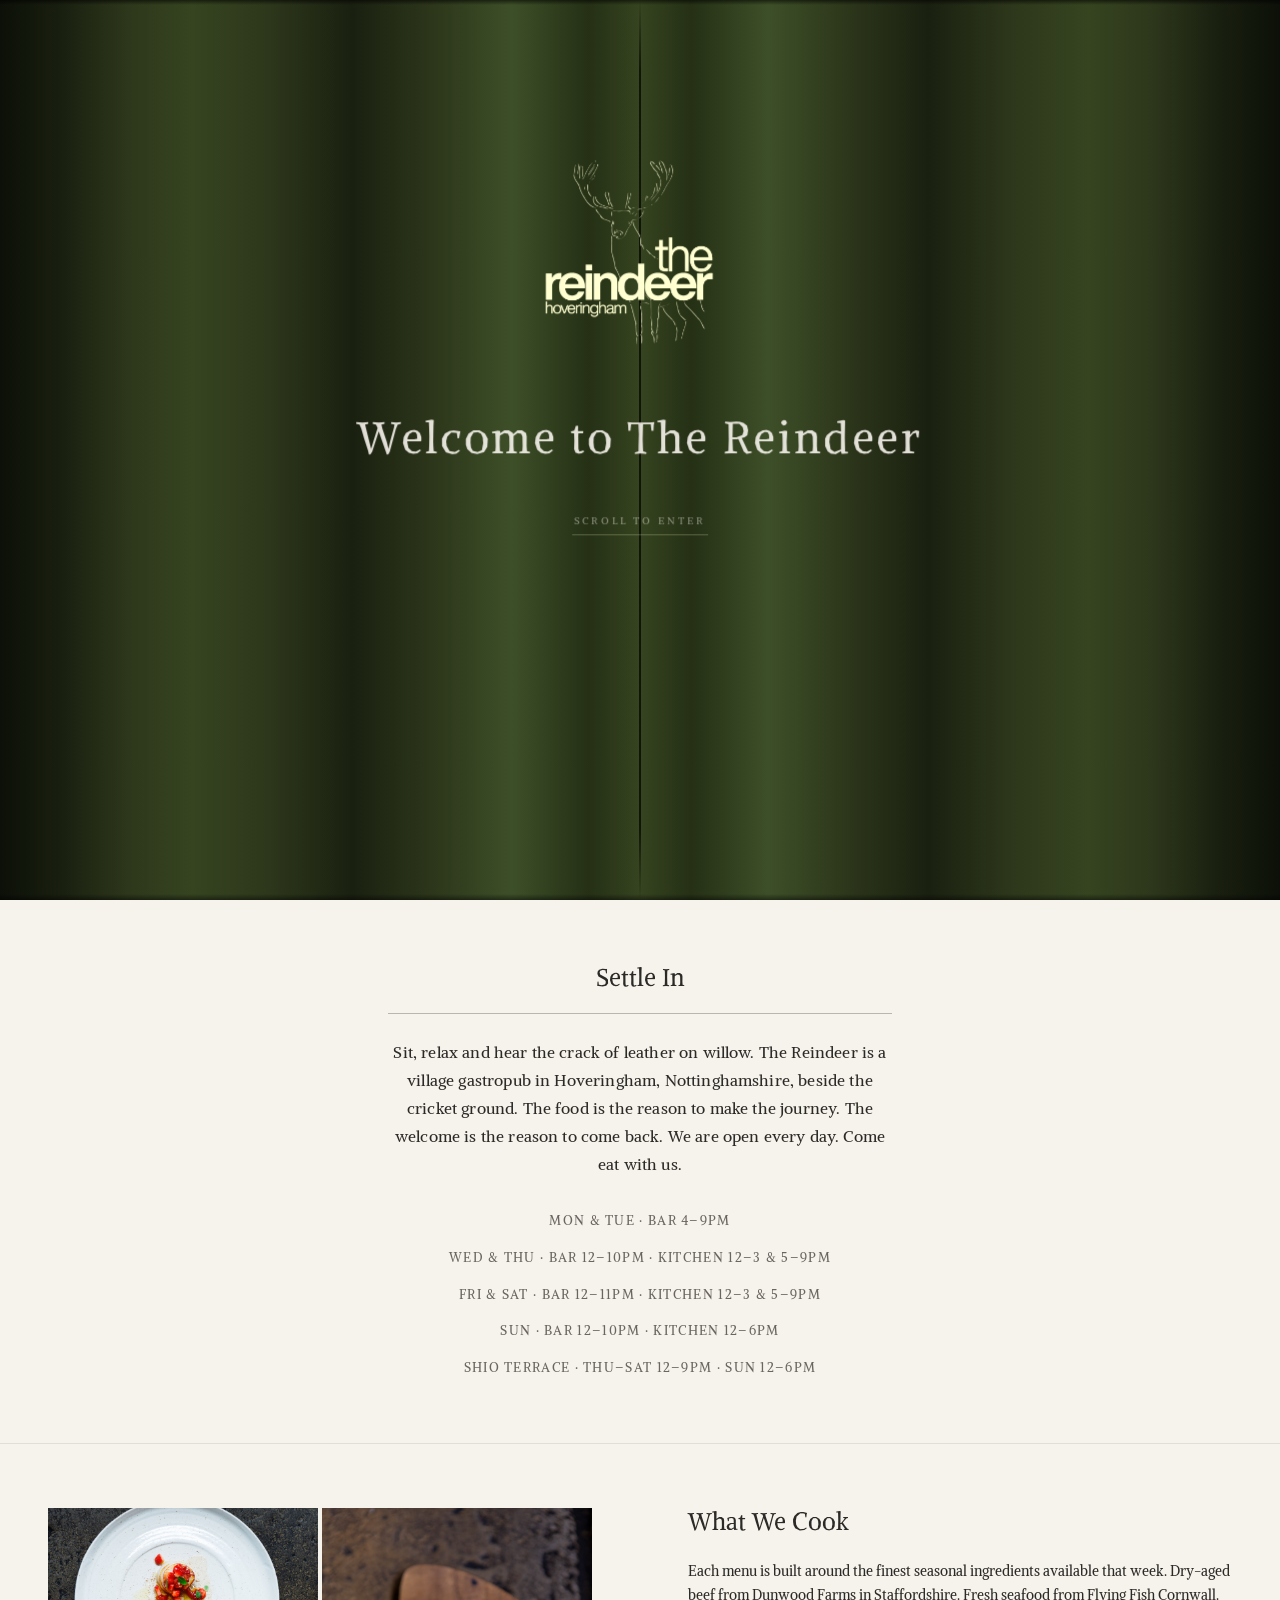
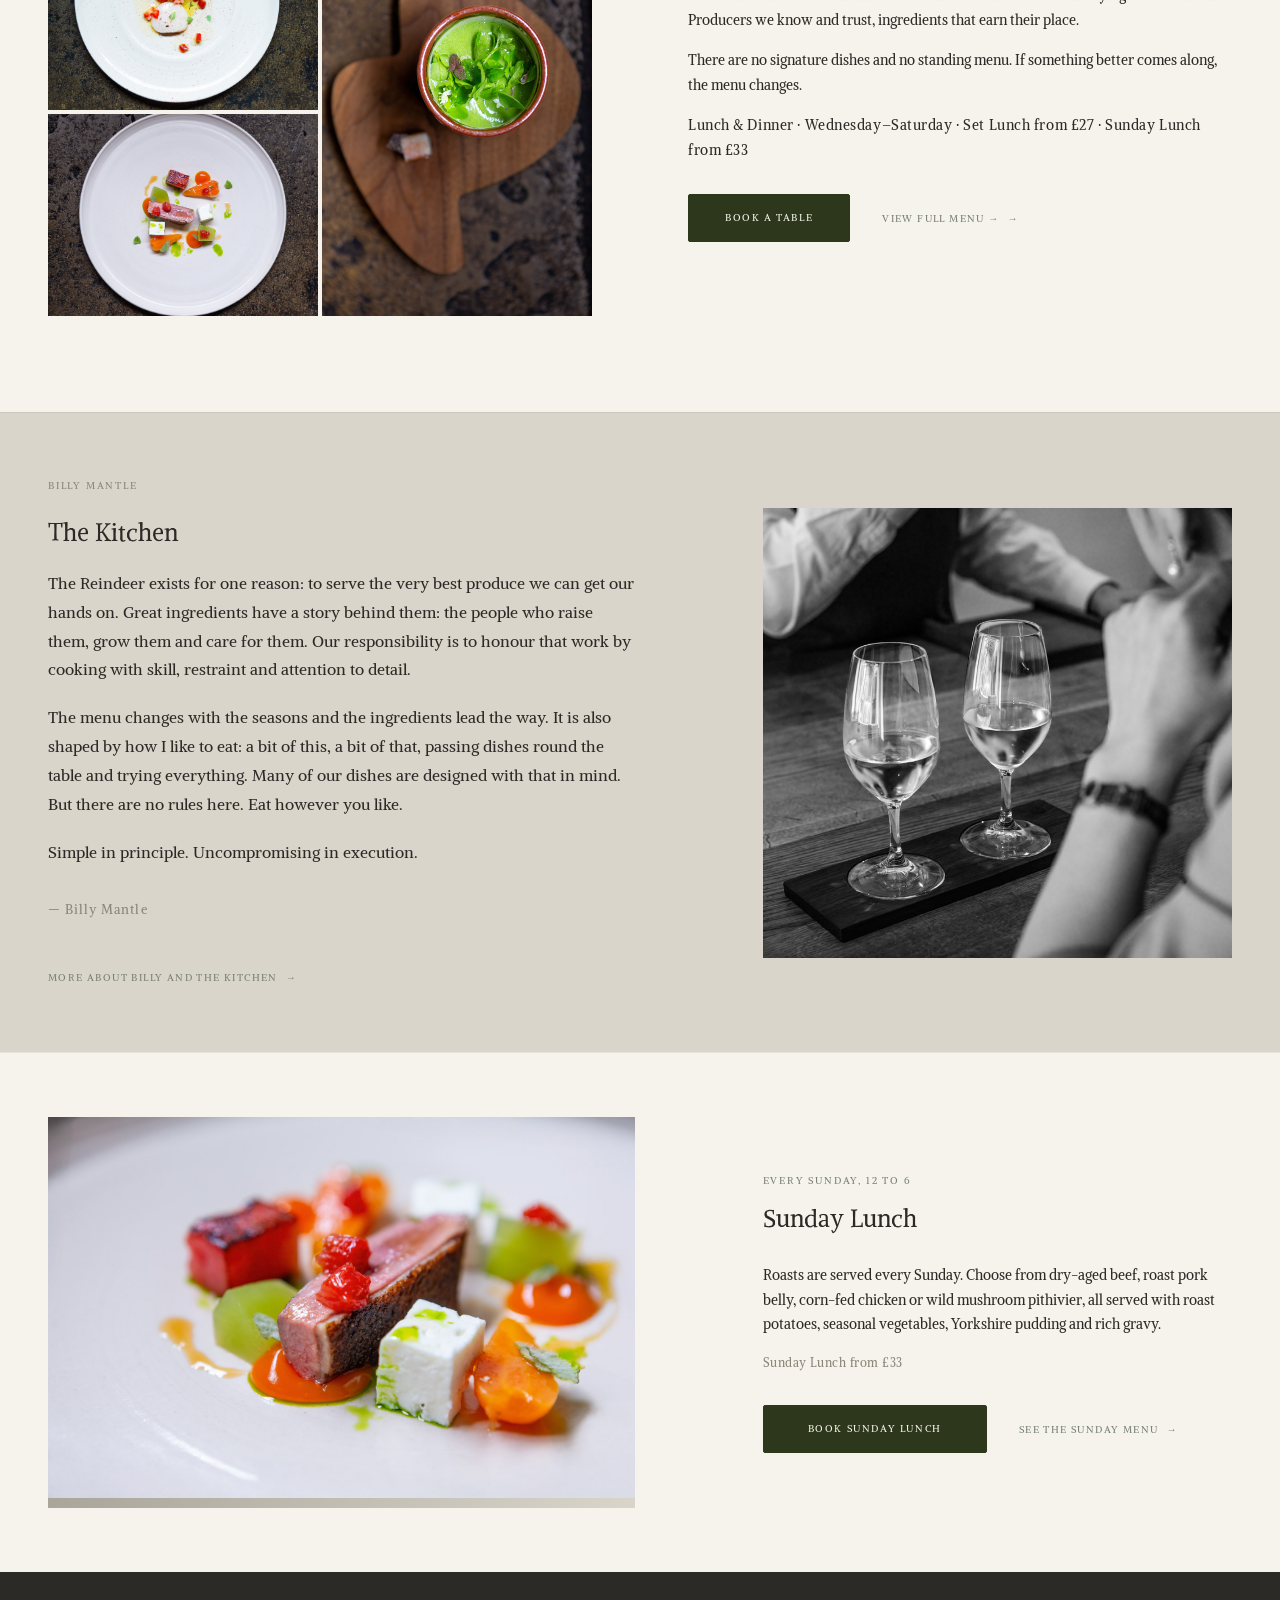
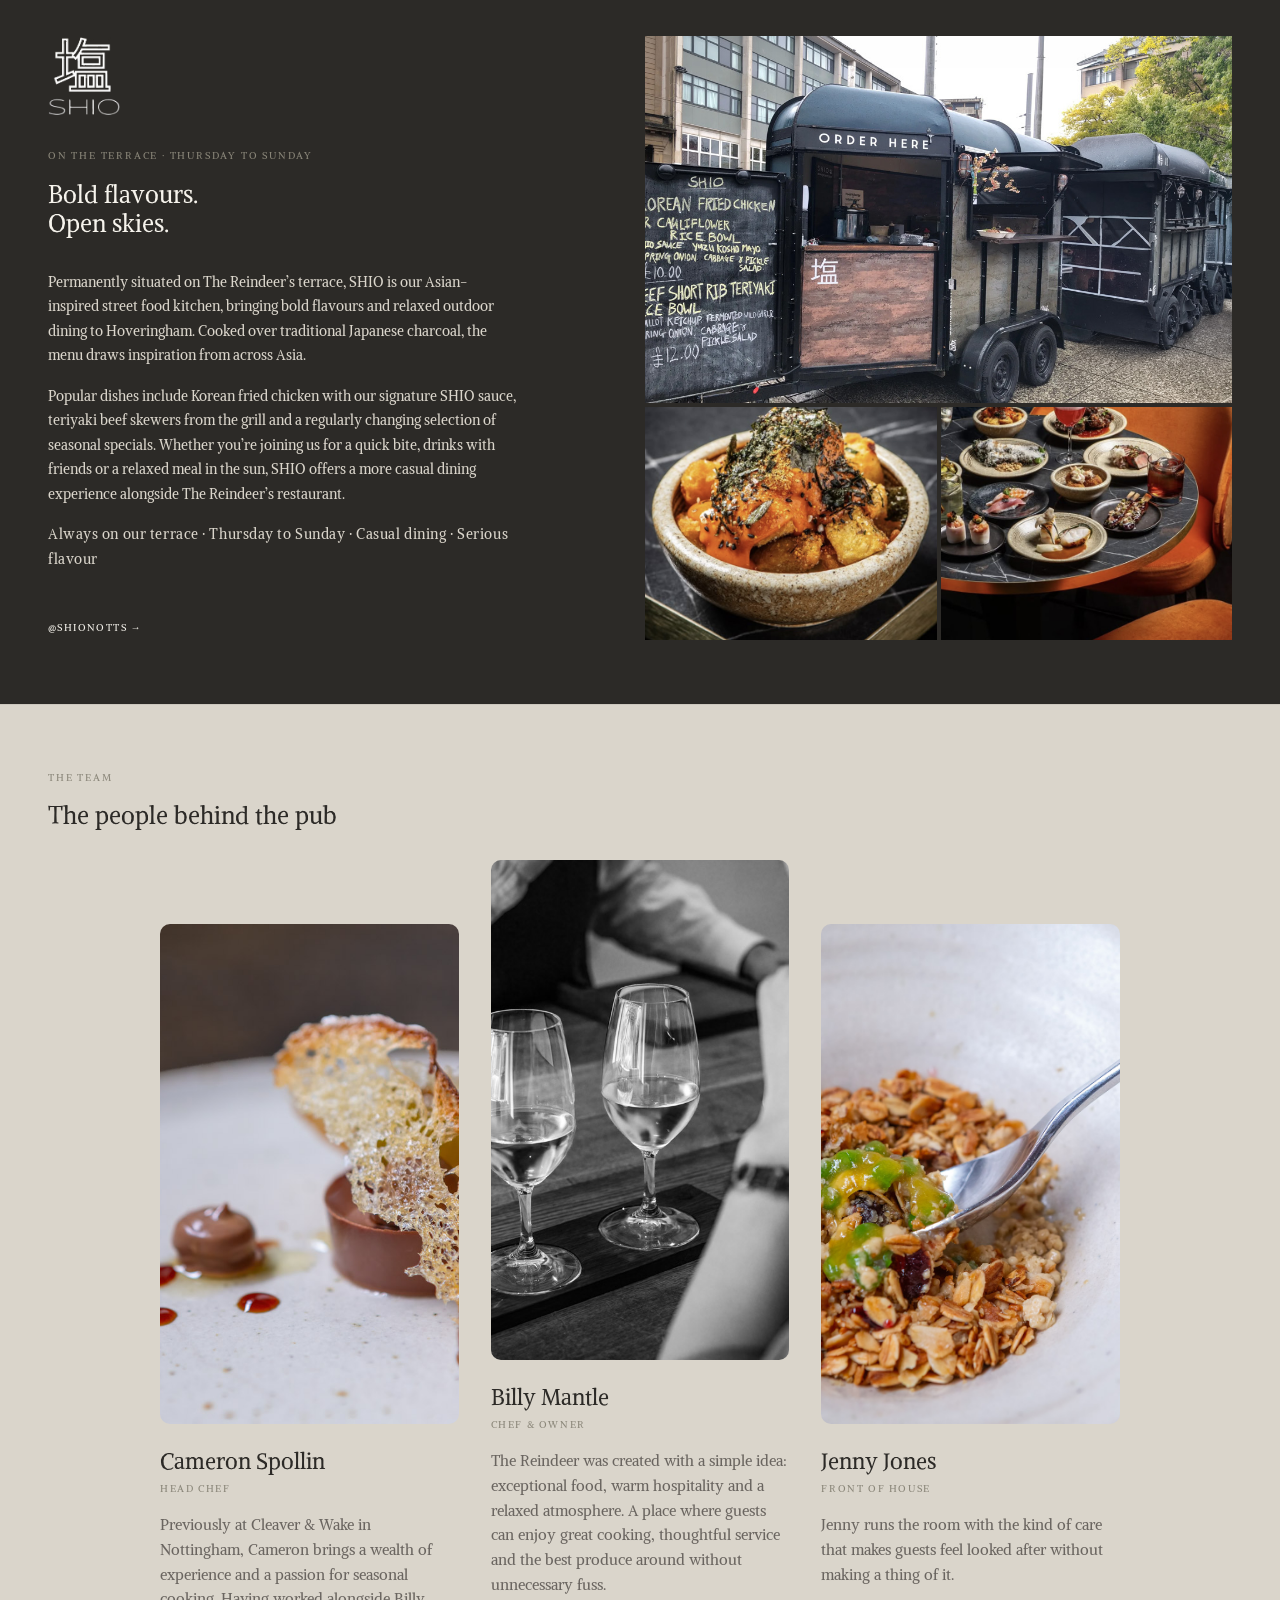
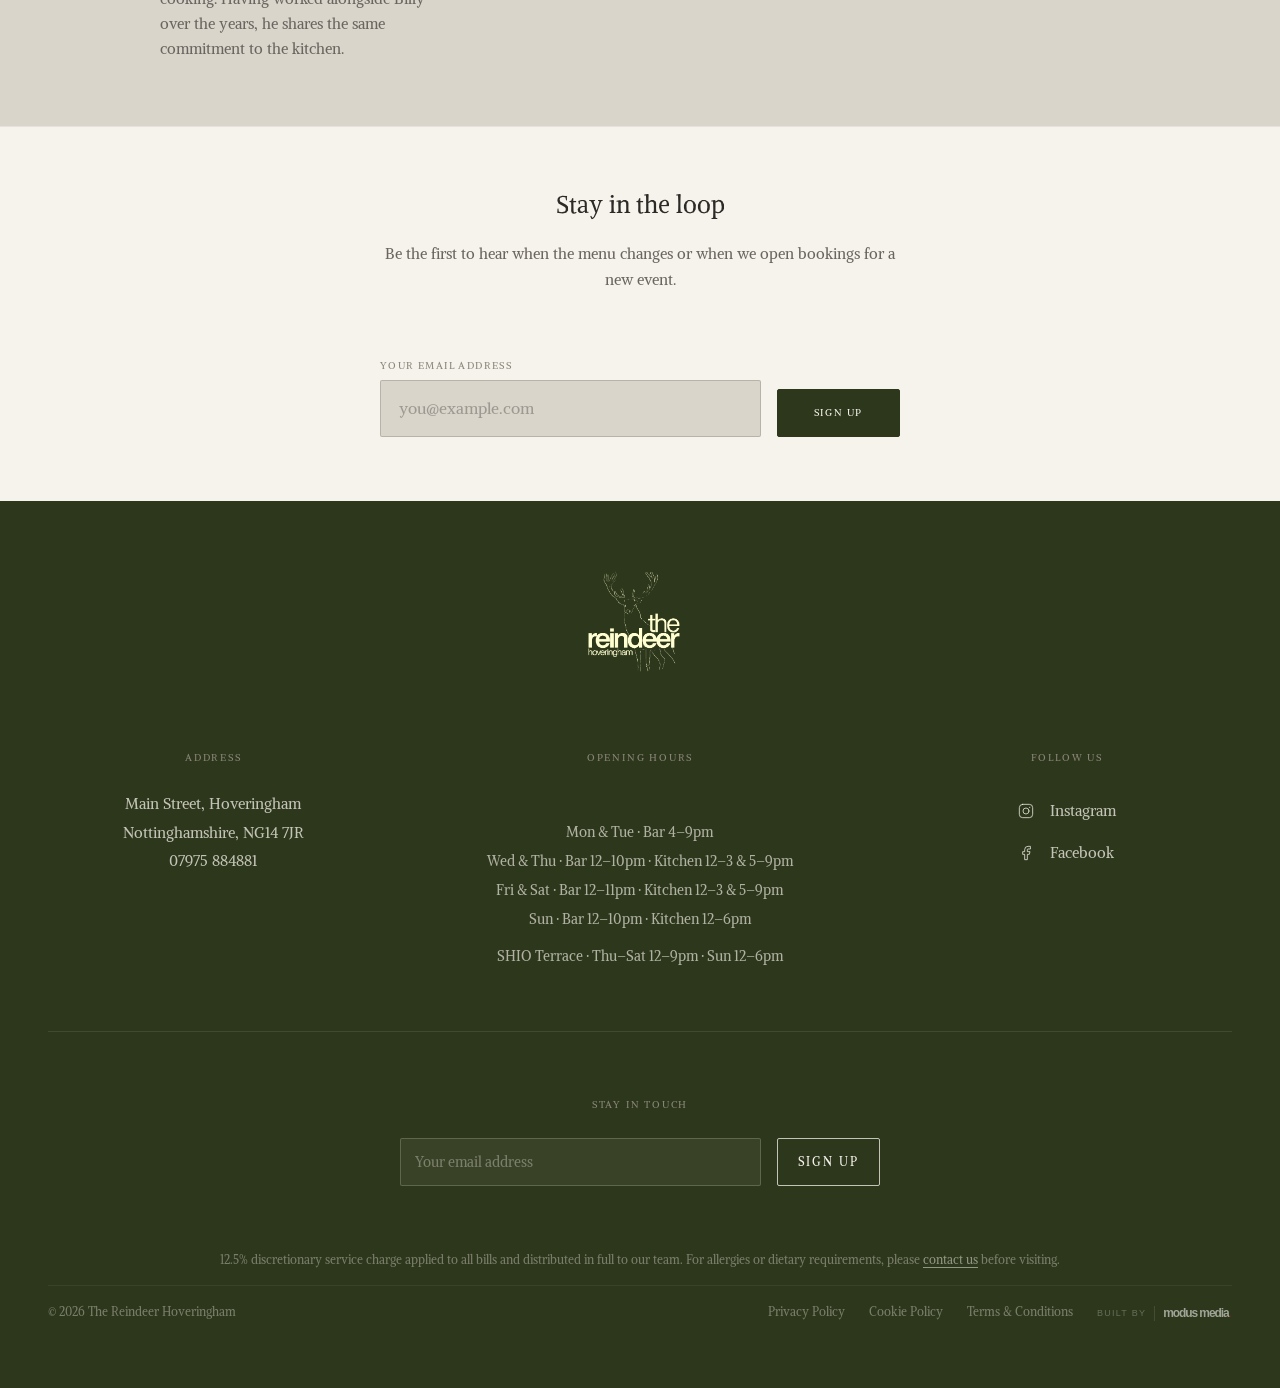
==== commit 7d17ab6c: "find-us-page" ====
--- a/index.html
+++ b/index.html
@@ -344,7 +344,7 @@
             <p>Wed &amp; Thu &middot; Bar 12&ndash;10pm &middot; Kitchen 12&ndash;3 &amp; 5&ndash;9pm</p>
             <p>Fri &amp; Sat &middot; Bar 12&ndash;11pm &middot; Kitchen 12&ndash;3 &amp; 5&ndash;9pm</p>
             <p>Sun &middot; Bar 12&ndash;10pm &middot; Kitchen 12&ndash;6pm</p>
-            <p>SHIO Terrace &middot; Thu&ndash;Sun 12&ndash;9pm</p>
+            <p>SHIO Terrace &middot; Thu&ndash;Sat 12&ndash;9pm &middot; Sun 12&ndash;6pm</p>
           </div>
         </div>
       </div>
@@ -733,7 +733,7 @@
             <li>Wed &amp; Thu &middot; Bar 12&ndash;10pm &middot; Kitchen 12&ndash;3 &amp; 5&ndash;9pm</li>
             <li>Fri &amp; Sat &middot; Bar 12&ndash;11pm &middot; Kitchen 12&ndash;3 &amp; 5&ndash;9pm</li>
             <li>Sun &middot; Bar 12&ndash;10pm &middot; Kitchen 12&ndash;6pm</li>
-            <li class="footer__hours-note">SHIO Terrace &middot; Thu&ndash;Sun 12&ndash;9pm</li>
+            <li class="footer__hours-note">SHIO Terrace &middot; Thu&ndash;Sat 12&ndash;9pm &middot; Sun 12&ndash;6pm</li>
           </ul>
         </div>
 
--- a/css/style.css
+++ b/css/style.css
@@ -1955,6 +1955,404 @@
   animation: ci-fade-out 0.35s ease forwards;
   pointer-events: none;
 }
+/* =============================================================
+   FIND US PAGE
+   ============================================================= */
+
+/* Breadcrumb */
+.breadcrumb {
+  padding: var(--sp-2) 0 0;
+}
+.breadcrumb__list {
+  display: flex;
+  flex-wrap: wrap;
+  gap: 0.25rem 0.5rem;
+  list-style: none;
+  padding: 0;
+  font-size: var(--text-small);
+  color: var(--clr-dry-grass);
+}
+.breadcrumb__item a {
+  color: var(--clr-dry-grass);
+  text-decoration: none;
+}
+.breadcrumb__item a:hover {
+  color: var(--clr-charcoal);
+  text-decoration: underline;
+}
+.breadcrumb__item + .breadcrumb__item::before {
+  content: '›';
+  margin-right: 0.5rem;
+}
+.breadcrumb__item--current {
+  color: var(--clr-charcoal);
+}
+
+/* Page header */
+.page-header {
+  padding: var(--sp-6) 0 var(--sp-4);
+  background: var(--clr-limestone);
+  border-bottom: 1px solid var(--clr-stone);
+}
+.page-header__inner {
+  max-width: var(--w-content);
+}
+.page-header__title {
+  font-family: var(--font-display);
+  font-size: var(--text-h1);
+  color: var(--clr-charcoal);
+  margin: var(--sp-1) 0 var(--sp-2);
+  line-height: 1.1;
+}
+.page-header__sub {
+  font-size: var(--text-body);
+  color: var(--clr-desc-text);
+}
+.page-header__sub a {
+  color: var(--clr-charcoal);
+  text-decoration: none;
+  border-bottom: 1px solid var(--clr-stone);
+}
+.page-header__sub a:hover {
+  border-color: var(--clr-charcoal);
+}
+
+/* Main grid: info left, map right */
+.find-us-main {
+  padding: var(--section-py) 0;
+}
+.find-us-main__grid {
+  display: grid;
+  gap: var(--sp-8);
+  align-items: start;
+}
+@media (min-width: 768px) {
+  .find-us-main__grid {
+    grid-template-columns: 1fr 1fr;
+    gap: var(--sp-8);
+  }
+}
+
+/* Info blocks */
+.find-us-block {
+  margin-bottom: var(--sp-6);
+}
+.find-us-block:last-child {
+  margin-bottom: 0;
+}
+.find-us-block__title {
+  font-family: var(--font-display);
+  font-size: var(--text-h2);
+  color: var(--clr-charcoal);
+  margin-bottom: var(--sp-2);
+  padding-bottom: var(--sp-1);
+  border-bottom: 1px solid var(--clr-stone);
+}
+.find-us-address {
+  font-style: normal;
+  font-size: var(--text-body);
+  color: var(--clr-charcoal);
+  line-height: 1.8;
+  margin-bottom: var(--sp-2);
+}
+.find-us-phone {
+  font-family: var(--font-display);
+  font-size: clamp(1.25rem, 2.5vw, 1.75rem);
+  color: var(--clr-charcoal);
+  text-decoration: none;
+  border-bottom: 1px solid var(--clr-stone);
+  padding-bottom: 2px;
+  display: inline-block;
+  margin-bottom: var(--sp-2);
+}
+.find-us-phone:hover {
+  border-color: var(--clr-charcoal);
+}
+
+/* Hours table */
+.hours-table {
+  width: 100%;
+  border-collapse: collapse;
+  font-size: var(--text-body);
+  margin-bottom: var(--sp-2);
+}
+.hours-table th,
+.hours-table td {
+  padding: 0.45rem 0;
+  border-bottom: 1px solid var(--clr-stone);
+  text-align: left;
+  vertical-align: top;
+}
+.hours-table th {
+  font-weight: normal;
+  font-family: var(--font-body);
+  color: var(--clr-charcoal);
+  width: 45%;
+  padding-right: var(--sp-2);
+}
+.hours-table td {
+  color: var(--clr-desc-text);
+}
+.hours-note {
+  font-size: var(--text-small);
+  color: var(--clr-dry-grass);
+  margin-top: var(--sp-1);
+  line-height: 1.6;
+}
+.hours-note strong {
+  color: var(--clr-charcoal);
+}
+.hours-note + .hours-note {
+  margin-top: 0.5rem;
+}
+
+/* Map container */
+.find-us-main__map {
+  position: sticky;
+  top: calc(var(--nav-h) + var(--sp-4));
+}
+.map-container {
+  width: 100%;
+  height: 420px;
+  border-radius: 4px;
+  overflow: hidden;
+  border: 1px solid var(--clr-stone);
+  background: var(--clr-limestone);
+  position: relative;
+}
+.map-placeholder {
+  position: absolute;
+  inset: 0;
+  display: flex;
+  align-items: center;
+  justify-content: center;
+  background: var(--clr-limestone);
+}
+.map-placeholder__inner {
+  text-align: center;
+  padding: var(--sp-4);
+}
+.map-placeholder__pin {
+  display: block;
+  margin: 0 auto var(--sp-2);
+}
+.map-placeholder__address {
+  font-size: var(--text-body);
+  color: var(--clr-charcoal);
+  line-height: 1.6;
+  margin-bottom: var(--sp-3);
+}
+.map-placeholder__btn {
+  margin-bottom: var(--sp-2);
+}
+.map-placeholder__note {
+  font-size: var(--text-small);
+  color: var(--clr-dry-grass);
+}
+.map-frame {
+  position: absolute;
+  inset: 0;
+  width: 100%;
+  height: 100%;
+  border: 0;
+}
+.map-frame--hidden {
+  display: none;
+}
+
+/* Getting Here */
+.getting-here {
+  padding: var(--section-py) 0;
+  background: var(--clr-stone);
+}
+.getting-here__grid {
+  display: grid;
+  gap: var(--sp-8);
+}
+@media (min-width: 768px) {
+  .getting-here__grid {
+    grid-template-columns: 3fr 2fr;
+    gap: var(--sp-8);
+  }
+}
+.getting-here__title {
+  font-family: var(--font-display);
+  font-size: var(--text-h2);
+  color: var(--clr-charcoal);
+  margin-bottom: var(--sp-4);
+  padding-bottom: var(--sp-1);
+  border-bottom: 1px solid rgba(44,42,39,0.2);
+}
+.getting-here__item {
+  margin-bottom: var(--sp-4);
+}
+.getting-here__item:last-child {
+  margin-bottom: 0;
+}
+.getting-here__item-title {
+  font-family: var(--font-display);
+  font-size: var(--text-h3);
+  color: var(--clr-charcoal);
+  margin-bottom: var(--sp-1);
+}
+.getting-here__item p,
+.getting-here__block p {
+  font-size: var(--text-body);
+  color: var(--clr-desc-text);
+  line-height: 1.7;
+  margin-bottom: var(--sp-1);
+}
+.getting-here__block > .getting-here__item-title {
+  margin-bottom: var(--sp-2);
+  padding-bottom: var(--sp-1);
+  border-bottom: 1px solid rgba(44,42,39,0.2);
+}
+
+/* SHIO note strip */
+.shio-note {
+  padding: var(--sp-6) 0;
+  background: var(--clr-charcoal);
+}
+.shio-note__inner {
+  display: flex;
+  align-items: flex-start;
+  gap: var(--sp-4);
+  flex-wrap: wrap;
+}
+.shio-note__logo {
+  flex-shrink: 0;
+  filter: brightness(0) invert(1);
+  opacity: 0.9;
+  width: 72px;
+  height: auto;
+  margin-top: 4px;
+}
+.shio-note__copy {
+  flex: 1;
+  min-width: 240px;
+}
+.shio-note__title {
+  font-family: var(--font-display);
+  font-size: var(--text-h3);
+  color: var(--clr-limestone);
+  margin-bottom: var(--sp-1);
+}
+.shio-note p {
+  font-size: var(--text-body);
+  color: rgba(246,243,236,0.7);
+  line-height: 1.6;
+  margin-bottom: var(--sp-2);
+}
+.shio-note__hours {
+  list-style: none;
+  padding: 0;
+  font-size: var(--text-small);
+  color: rgba(246,243,236,0.55);
+  line-height: 1.9;
+}
+
+/* FAQ */
+.faq {
+  padding: var(--section-py) 0;
+  background: var(--clr-limestone);
+}
+.faq__title {
+  font-family: var(--font-display);
+  font-size: var(--text-h1);
+  color: var(--clr-charcoal);
+  margin-bottom: var(--sp-6);
+  max-width: var(--w-narrow);
+}
+.faq__list {
+  max-width: 720px;
+}
+.faq__item {
+  border-bottom: 1px solid var(--clr-stone);
+}
+.faq__item:first-child {
+  border-top: 1px solid var(--clr-stone);
+}
+.faq__question {
+  width: 100%;
+  display: flex;
+  align-items: center;
+  justify-content: space-between;
+  gap: var(--sp-2);
+  background: none;
+  border: none;
+  padding: var(--sp-3) 0;
+  font-family: var(--font-body);
+  font-size: var(--text-body);
+  color: var(--clr-charcoal);
+  cursor: pointer;
+  text-align: left;
+  line-height: 1.4;
+}
+.faq__question:hover {
+  color: var(--clr-moss);
+}
+.faq__chevron {
+  flex-shrink: 0;
+  transition: transform 0.25s var(--ease-out);
+  color: var(--clr-moss);
+}
+.faq__question[aria-expanded="true"] .faq__chevron {
+  transform: rotate(180deg);
+}
+.faq__answer {
+  padding: 0 0 var(--sp-3);
+}
+.faq__answer p {
+  font-size: var(--text-body);
+  color: var(--clr-desc-text);
+  line-height: 1.7;
+  margin-bottom: var(--sp-1);
+}
+.faq__answer p:last-child {
+  margin-bottom: 0;
+}
+
+/* CTA strip */
+.cta-strip {
+  padding: var(--sp-8) 0;
+  background: var(--clr-green);
+}
+.cta-strip__inner {
+  display: flex;
+  flex-direction: column;
+  gap: var(--sp-3);
+}
+@media (min-width: 640px) {
+  .cta-strip__inner {
+    flex-direction: row;
+    align-items: center;
+    justify-content: space-between;
+    gap: var(--sp-4);
+  }
+}
+.cta-strip__title {
+  font-family: var(--font-display);
+  font-size: var(--text-h2);
+  color: var(--clr-limestone);
+  margin-bottom: var(--sp-1);
+}
+.cta-strip__sub {
+  font-size: var(--text-small);
+  color: rgba(246,243,236,0.65);
+}
+.cta-strip__actions {
+  display: flex;
+  align-items: center;
+  gap: var(--sp-3);
+  flex-shrink: 0;
+  flex-wrap: wrap;
+}
+
+/* Nav solid state for inner pages */
+.site-nav--solid {
+  background: var(--clr-green);
+}
+
 .ci.is-gone {
   display: none;
 }
